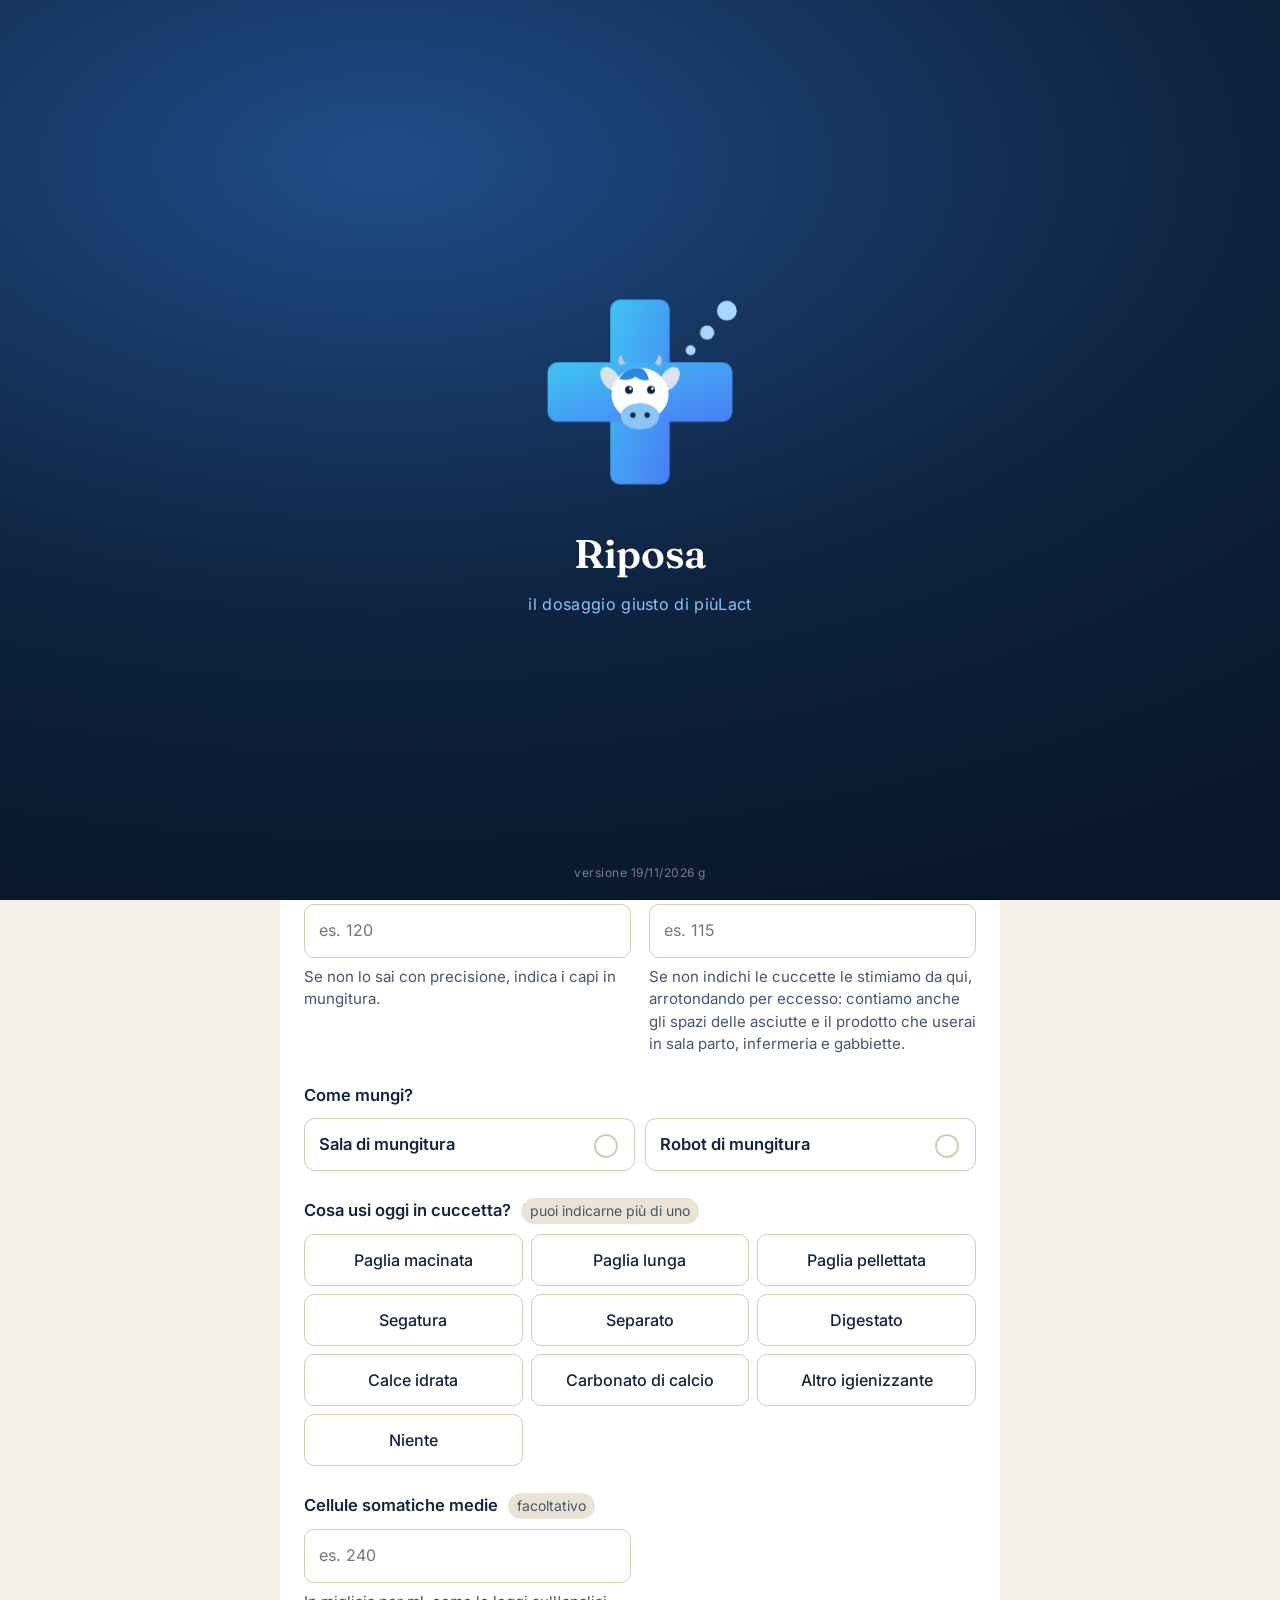
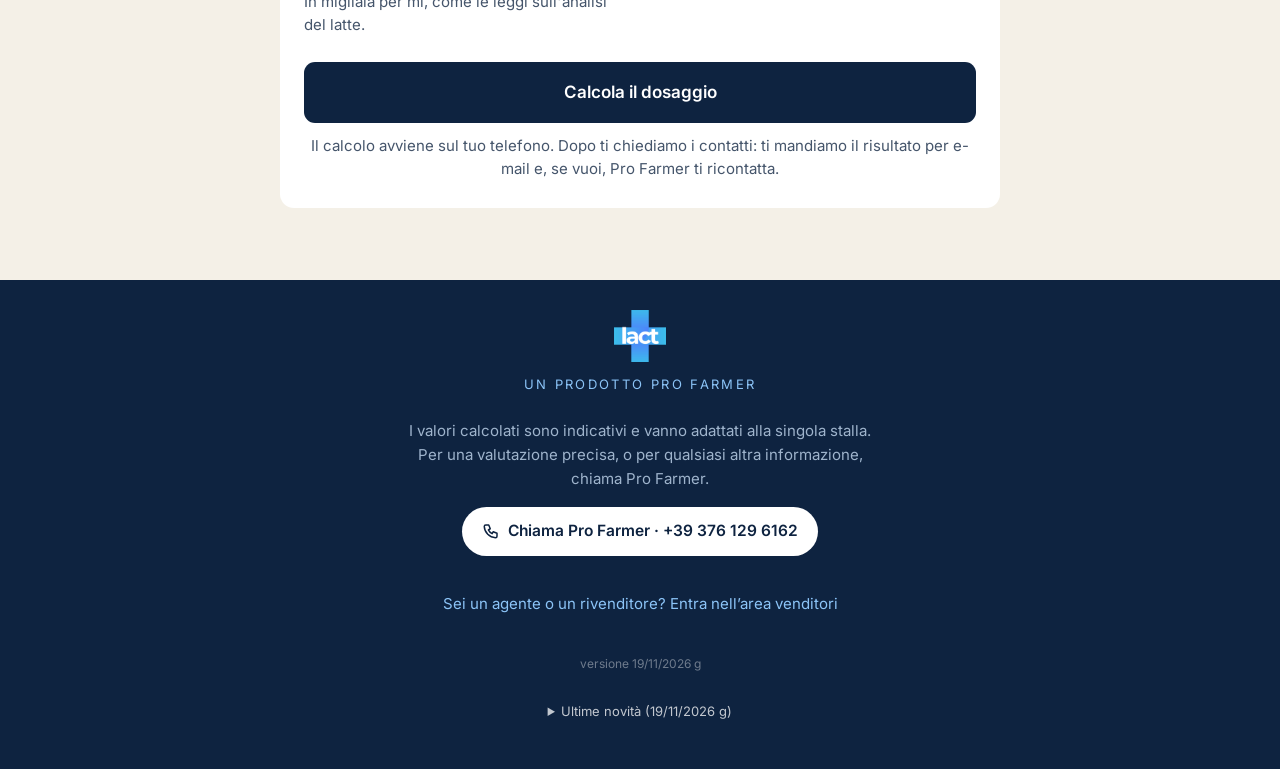
==== index.html @ 1a7a5b0b "Versione 19/11/2026 g: correzioni del controllo generale (risultato con la durata, testi, clienti se" ====
<!doctype html>
<html lang="it">
<head>
<meta charset="utf-8">
<!-- la pagina parla solo con Supabase e i servizi dichiarati (controllo di sicurezza della Classe, 10/11/2026, punto 4) -->
<meta http-equiv="Content-Security-Policy" content="connect-src 'self' https://gmhmxybqmkcmnbjdnslz.supabase.co wss://gmhmxybqmkcmnbjdnslz.supabase.co https://nominatim.openstreetmap.org https://challenges.cloudflare.com data: blob:; object-src 'none'; base-uri 'self'; form-action 'self'">
<meta name="viewport" content="width=device-width, initial-scale=1">
<title>Riposa — il dosaggio giusto di piùLact per la tua stalla</title>
<meta name="description" content="Calcola in due minuti quale prodotto della gamma piùLact serve alla tua stalla, quanto ne serve e come si usa. Uno strumento Pro Farmer.">
<link rel="stylesheet" href="assets/style.css?v=20261119g">
<!-- App installabile (anche su iPhone: Condividi → Aggiungi alla schermata Home) -->
<link rel="manifest" href="manifest.webmanifest">
<link rel="icon" type="image/png" sizes="32x32" href="assets/icone/favicon-32.png">
<link rel="apple-touch-icon" href="assets/icone/apple-touch-icon.png">
<meta name="theme-color" content="#0E2340">
<meta name="apple-mobile-web-app-capable" content="yes">
<meta name="mobile-web-app-capable" content="yes">
<meta name="apple-mobile-web-app-title" content="Riposa">
<meta name="apple-mobile-web-app-status-bar-style" content="default">
<script data-solo-allevatore>
  /* Dal 24/10/2026 i venditori hanno la loro app, Riposa Pro, su /pro/.
     Ci mandiamo i vecchi link (#venditori) e chi ha installato la Riposa di
     prima ed era già entrato nella sua area. */
  (function () {
    var venditore = false;
    try {
      venditore = !!localStorage.getItem('sb-gmhmxybqmkcmnbjdnslz-auth-token')
        && (matchMedia('(display-mode: standalone)').matches || navigator.standalone === true);
    } catch (e) {}
    if (location.hash === '#venditori' || venditore) { location.replace('pro/'); return; }
    /* L'apertura animata (24/10/2026): nell'app installata a ogni apertura,
       nel browser una volta per visita. Mai a chi ha chiesto meno movimento. */
    try {
      if (/[?&]apertura=(prova|ferma)/.test(location.search)) sessionStorage.removeItem('riposa-apertura');
      var app = matchMedia('(display-mode: standalone)').matches || navigator.standalone === true;
      var vista = sessionStorage.getItem('riposa-apertura') === '1';
      if (!matchMedia('(prefers-reduced-motion: reduce)').matches && (app || !vista)) {
        document.documentElement.classList.add('con-apertura');
        sessionStorage.setItem('riposa-apertura', '1');
      }
    } catch (e) {}
  })();
</script>
</head>
<body>

<!-- APERTURA: l'animazione d'ingresso, solo per l'allevatore (genera-pro.mjs la toglie).
     Si vede solo con la classe con-apertura su <html>, decisa dallo script in testa. -->
<div class="apertura" id="apertura" aria-hidden="true">
  <svg class="apertura-segno" viewBox="0 0 200 200" aria-hidden="true">
    <defs><linearGradient id="ap-croce" x1="0" y1="0" x2="1" y2="1"><stop offset="0" stop-color="#3FC4F2"/><stop offset="1" stop-color="#4A7DF7"/></linearGradient>
      <linearGradient id="ap-riflesso" x1="0" y1="0" x2="1" y2="0"><stop offset="0" stop-color="#fff" stop-opacity="0"/><stop offset=".5" stop-color="#fff" stop-opacity=".55"/><stop offset="1" stop-color="#fff" stop-opacity="0"/></linearGradient>
      <clipPath id="ap-sagoma"><rect x="73" y="16" width="54" height="168" rx="9"/><rect x="16" y="73" width="168" height="54" rx="9"/></clipPath></defs>
    <circle class="ap-alone" cx="100" cy="100" r="70"/>
    <rect class="ap-v" x="73" y="16" width="54" height="168" rx="9" fill="url(#ap-croce)"/>
    <rect class="ap-h" x="16" y="73" width="168" height="54" rx="9" fill="url(#ap-croce)"/>
    <!-- un riflesso di luce che attraversa la croce appena formata -->
    <g clip-path="url(#ap-sagoma)"><rect class="ap-riflesso" x="-60" y="0" width="60" height="200" fill="url(#ap-riflesso)" transform="skewX(-18)"/></g>
    <g transform="translate(54 54)"><g class="ap-bovina">
      <ellipse cx="19" cy="34" rx="7.5" ry="12" transform="rotate(-34 19 34)" fill="#D7E3F0"/>
      <ellipse cx="73" cy="34" rx="7.5" ry="12" transform="rotate(34 73 34)" fill="#D7E3F0"/>
      <path d="M28 22c-3-4-2-8 1-10 1 3 2 6 4 8z" fill="#B9C9DA"/>
      <path d="M64 22c3-4 2-8-1-10-1 3-2 6-4 8z" fill="#B9C9DA"/>
      <ellipse cx="46" cy="48" rx="26" ry="24" fill="#fff"/>
      <path d="M46 24c-9 0-16 4-19 10 5 2 11 1 15-2 3 3 8 4 12 3-1-6-4-10-8-11z" fill="#2F86E0"/>
      <ellipse cx="46" cy="68" rx="17.5" ry="12" fill="#8CC4F5"/>
      <circle cx="39.5" cy="67" r="2.4" fill="#0E2340"/><circle cx="52.5" cy="67" r="2.4" fill="#0E2340"/>
      <circle class="ap-occhio" cx="36" cy="44" r="3.6" fill="#0E2340"/><circle class="ap-occhio" cx="56" cy="44" r="3.6" fill="#0E2340"/>
      <circle cx="37.2" cy="42.8" r="1.2" fill="#fff"/><circle cx="57.2" cy="42.8" r="1.2" fill="#fff"/>
    </g></g>
    <circle class="ap-bolla ap-b1" cx="146" cy="62" r="4.5"/>
    <circle class="ap-bolla ap-b2" cx="161" cy="46" r="6.5"/>
    <circle class="ap-bolla ap-b3" cx="179" cy="26" r="9"/>
  </svg>
  <p class="apertura-nome">Riposa</p>
  <p class="apertura-sotto">il dosaggio giusto di piùLact</p>
  <p class="apertura-versione" id="apertura-versione"></p>
</div>
<script>
  /* Dopo 3,9 secondi (o al primo tocco) l'apertura si dissolve e la pagina entra.
     Riposa Pro (stesso script, copiato da genera-pro.mjs) resta a 1,9 secondi. */
  (function () {
    var el = document.getElementById('apertura'), via = false;
    if (!document.documentElement.classList.contains('con-apertura')) { el.remove(); return; }
    function chiudi() {
      if (via) return; via = true;
      el.classList.add('apertura-via');
      document.documentElement.classList.add('apertura-finita');
      setTimeout(function () { el.remove(); document.documentElement.classList.remove('con-apertura'); }, 450);
    }
    el.addEventListener('pointerdown', chiudi);
    if (/[?&]apertura=ferma/.test(location.search)) return;   // solo per i fotogrammi di collaudo: resta finché non si tocca
    setTimeout(chiudi, el.classList.contains('apertura-pro') ? 1900 : 3900);
  })();
</script>
<!-- /APERTURA -->

<header class="testata">
  <div class="contenitore testata-in">
    <img class="logo-profarmer" src="assets/logo-profarmer.png" alt="Pro Farmer" width="532" height="200">
  </div>
</header>

<section class="eroe">
  <div class="contenitore eroe-in">
    <div class="eroe-parole">
      <h1>Quanto piùLact serve alla tua stalla?</h1>
      <p class="eroe-testo">Rispondi a poche domande. Ti diciamo quale prodotto usare, come e in che dose, e quanto ordinarne per spendere meno di trasporto.</p>
    </div>
    <!-- la stessa bovina che poi "ragiona" sul calcolo (app.js), qui ferma -->
    <svg class="bovina bovina-eroe" viewBox="0 0 124 104" aria-hidden="true">
      <circle class="pensiero p1" cx="88" cy="36" r="4"/>
      <circle class="pensiero p2" cx="100" cy="25" r="5.5"/>
      <circle class="pensiero p3" cx="114" cy="12" r="7.5"/>
      <ellipse class="orecchio" cx="19" cy="34" rx="7.5" ry="12" transform="rotate(-34 19 34)"/>
      <ellipse class="orecchio" cx="73" cy="34" rx="7.5" ry="12" transform="rotate(34 73 34)"/>
      <path class="corno" d="M28 22c-3-4-2-8 1-10 1 3 2 6 4 8z"/>
      <path class="corno" d="M64 22c3-4 2-8-1-10-1 3-2 6-4 8z"/>
      <ellipse class="cranio" cx="46" cy="48" rx="26" ry="24"/>
      <path class="macchia" d="M46 24c-9 0-16 4-19 10 5 2 11 1 15-2 3 3 8 4 12 3-1-6-4-10-8-11z"/>
      <ellipse class="muso" cx="46" cy="68" rx="17.5" ry="12"/>
      <circle class="narice" cx="39.5" cy="67" r="2.4"/>
      <circle class="narice" cx="52.5" cy="67" r="2.4"/>
      <circle class="occhio" cx="36" cy="44" r="3.6"/>
      <circle class="occhio" cx="56" cy="44" r="3.6"/>
      <circle class="luce" cx="37.2" cy="42.8" r="1.2"/>
      <circle class="luce" cx="57.2" cy="42.8" r="1.2"/>
    </svg>
  </div>
</section>

<main class="contenitore">

  <form id="modulo" class="scheda" novalidate>

    <h2 class="titolo-sezione"><span class="numero">1</span> La tua zona di riposo</h2>

    <fieldset class="campo">
      <legend>Dove riposano le tue vacche?</legend>
      <div class="scelte">
        <label class="scelta">
          <input type="radio" name="zona" value="materassino" required>
          <span class="scelta-corpo">
            <strong>Cuccette a materassino</strong>
            <small>materassino o tappetino</small>
          </span>
        </label>
        <label class="scelta">
          <input type="radio" name="zona" value="buca">
          <span class="scelta-corpo">
            <strong>Cuccette a buca / riempimento</strong>
            <small>che sia con blister (nido d’ape) o senza</small>
          </span>
        </label>
        <label class="scelta">
          <input type="radio" name="zona" value="lettiera">
          <span class="scelta-corpo">
            <strong>Lettiera</strong>
            <small>lettiera in paglia o simili a rinnovo frequente</small>
          </span>
        </label>
        <label class="scelta">
          <input type="radio" name="zona" value="compost">
          <span class="scelta-corpo">
            <strong>Compost barn</strong>
            <small>rinnovata di rado, si pulisce dopo diversi mesi; si aggiunge materiale e si lavora col coltivatore, di solito ogni giorno</small>
          </span>
        </label>
      </div>
    </fieldset>

    <div class="griglia-2" id="blocco-cuccette">
      <div class="campo">
        <label for="cuccette">Numero di cuccette</label>
        <input type="number" id="cuccette" name="cuccette" min="1" max="5000" step="1" placeholder="es. 120" inputmode="numeric">
        <p class="aiuto">Se non lo sai con precisione, indica i capi in mungitura.</p>
      </div>
      <div class="campo">
        <label for="capi">Capi in mungitura</label>
        <input type="number" id="capi" name="capi" min="1" max="5000" step="1" placeholder="es. 115" inputmode="numeric">
        <p class="aiuto">Se non indichi le cuccette le stimiamo da qui, arrotondando per eccesso: contiamo anche gli spazi delle asciutte e il prodotto che userai in sala parto, infermeria e gabbiette.</p>
      </div>
    </div>

    <fieldset class="campo">
      <legend>Come mungi?</legend>
      <div class="scelte scelte-fila">
        <label class="scelta scelta-piccola">
          <input type="radio" name="mungitura" value="sala" required>
          <span class="scelta-corpo"><strong>Sala di mungitura</strong></span>
        </label>
        <label class="scelta scelta-piccola">
          <input type="radio" name="mungitura" value="robot">
          <span class="scelta-corpo"><strong>Robot di mungitura</strong></span>
        </label>
      </div>
    </fieldset>

    <fieldset class="campo" id="blocco-riempimento" hidden>
      <legend>Come riempi la buca?</legend>
      <div class="scelte">
        <label class="scelta">
          <input type="radio" name="riempimento" value="miscelata">
          <span class="scelta-corpo">
            <strong>Con una miscelata</strong>
            <small>paglia macinata, acqua e igienizzante, distribuiti con il carro unifeed, il lanciapaglia o simili</small>
          </span>
        </label>
        <label class="scelta">
          <input type="radio" name="riempimento" value="spaglio">
          <span class="scelta-corpo">
            <strong>Con il materiale, e il prodotto a spaglio sopra</strong>
            <small>paglia lunga, separato o digestato, con piùLact distribuito a spaglio</small>
          </span>
        </label>
      </div>
    </fieldset>

    <div class="griglia-2" id="blocco-superficie" hidden>
      <div class="campo">
        <label for="mq">Metri quadri di lettiera</label>
        <input type="number" id="mq" name="mq" min="1" max="50000" step="1" placeholder="es. 900" inputmode="numeric">
        <p class="aiuto">La superficie totale della zona a lettiera.</p>
      </div>
      <div class="campo">
        <label for="capiZona">Capi presenti in quella zona</label>
        <input type="number" id="capiZona" name="capiZona" min="1" max="5000" step="1" placeholder="es. 80" inputmode="numeric">
        <p class="aiuto">Serve per i metri quadri a capo: sopra i 9 m² si interviene meno spesso.</p>
      </div>
    </div>

    <fieldset class="campo">
      <legend id="titolo-lettiera-attuale">Cosa usi oggi in cuccetta? <span class="opzionale">puoi indicarne più di uno</span></legend>
      <div class="spunte">
        <label class="spunta"><input type="checkbox" name="lettieraAttuale" value="Paglia macinata"><span>Paglia macinata</span></label>
        <label class="spunta"><input type="checkbox" name="lettieraAttuale" value="Paglia lunga"><span>Paglia lunga</span></label>
        <label class="spunta"><input type="checkbox" name="lettieraAttuale" value="Paglia pellettata"><span>Paglia pellettata</span></label>
        <label class="spunta"><input type="checkbox" name="lettieraAttuale" value="Segatura"><span>Segatura</span></label>
        <label class="spunta"><input type="checkbox" name="lettieraAttuale" value="Separato"><span>Separato</span></label>
        <label class="spunta"><input type="checkbox" name="lettieraAttuale" value="Digestato"><span>Digestato</span></label>
        <label class="spunta"><input type="checkbox" name="lettieraAttuale" value="Calce Idrata"><span>Calce idrata</span></label>
        <label class="spunta"><input type="checkbox" name="lettieraAttuale" value="Carbonato di Calcio"><span>Carbonato di calcio</span></label>
        <label class="spunta"><input type="checkbox" name="lettieraAttuale" value="Altro Igienizzante"><span>Altro igienizzante</span></label>
        <label class="spunta"><input type="checkbox" name="lettieraAttuale" value="Niente" data-esclusiva="si"><span>Niente</span></label>
      </div>
    </fieldset>

    <div class="griglia-2">
      <div class="campo">
        <label for="cellule">Cellule somatiche medie <span class="opzionale">facoltativo</span></label>
        <input type="number" id="cellule" name="cellule" min="0" max="3000" step="1" placeholder="es. 240" inputmode="numeric">
        <p class="aiuto">In migliaia per ml, come le leggi sull'analisi del latte.</p>
      </div>
    </div>

    <p id="errore" class="errore" role="alert" hidden></p>

    <button type="submit" class="bottone bottone-grande">Calcola il dosaggio</button>
    <p class="aiuto aiuto-centro solo-allevatore">Il calcolo avviene sul tuo telefono. Dopo ti chiediamo i contatti: ti mandiamo il risultato per e-mail e, se vuoi, Pro Farmer ti ricontatta.</p>
  </form>

  <section id="risultato" hidden></section>

</main>

<footer class="pedana">
  <div class="contenitore pedana-in">
    <img class="logo-piulact" src="assets/logo-piulact.png" alt="piùLact" width="300" height="300">
    <p class="pedana-firma">un prodotto Pro Farmer</p>
    <p class="pedana-nota">
      I valori calcolati sono indicativi e vanno adattati alla singola stalla.
      Per una valutazione precisa, o per qualsiasi altra informazione, chiama
      Pro Farmer.
    </p>
    <a class="chiama" href="tel:+393761296162"><svg viewBox="0 0 24 24" aria-hidden="true"><path d="M5 4h4l2 5-2.5 1.5a11 11 0 0 0 5 5L15 13l5 2v4a2 2 0 0 1-2 2A16 16 0 0 1 3 6a2 2 0 0 1 2-2"/></svg>Chiama Pro Farmer · +39 376 129 6162</a>
    <p class="pedana-nota pedana-altra-app"><a href="pro/">Sei un agente o un rivenditore? Entra nell’area venditori</a></p>
    <p class="pedana-versione" id="pedana-versione"></p>
  </div>
</footer>

<script src="assets/vendor/supabase-2.45.4.js"></script>
<script src="assets/novita.js?v=20261119g"></script>
<script src="assets/regole.js?v=20261119g"></script>
<script src="assets/app.js?v=20261119g"></script>
<script src="assets/allevatore.js?v=20261119g"></script>
<!-- RIPOSA PRO: qui strumenti/genera-pro.mjs aggiunge gli script dei venditori -->
<script>
  /* L'app installabile: il service worker tiene la pagina sul telefono, così
     si apre in fretta e il calcolo funziona anche senza rete. Vedi sw.js. */
  if ('serviceWorker' in navigator) {
    window.addEventListener('load', () => { navigator.serviceWorker.register('sw.js').catch(() => {}); });
  }
</script>
</body>
</html>
---- assets/style.css ----
/* I font stanno dentro il sito, non li chiediamo a Google.
   Perche': cosi' la pagina non contatta nessun terzo prima che l'allevatore
   abbia premuto il pulsante, e il suo indirizzo IP non finisce da Google.
   Fraunces e Inter, licenza SIL Open Font 1.1, sottoinsieme latino.
   L'italico del titolo lo sintetizza il browser, come faceva prima. */
@font-face{
  font-family:'Fraunces';font-style:normal;font-weight:400;font-display:swap;
  src:url('font/fraunces-400.woff2') format('woff2')
}
@font-face{
  font-family:'Fraunces';font-style:normal;font-weight:600;font-display:swap;
  src:url('font/fraunces-600.woff2') format('woff2')
}
@font-face{
  font-family:'Inter';font-style:normal;font-weight:400;font-display:swap;
  src:url('font/inter-400.woff2') format('woff2')
}
@font-face{
  font-family:'Inter';font-style:normal;font-weight:500;font-display:swap;
  src:url('font/inter-500.woff2') format('woff2')
}
@font-face{
  font-family:'Inter';font-style:normal;font-weight:600;font-display:swap;
  src:url('font/inter-600.woff2') format('woff2')
}

/* Riposa — grafica, ripresa dalla presentazione gamma piùLact 2026 */

:root{
  --navy:#0E2340;
  --navy-2:#16325A;
  --blu:#2F86E0;
  --blu-chiaro:#8CC4F7;
  --crema:#F4F0E7;
  --crema-2:#EAE4D6;
  --bianco:#FFFFFF;
  --testo:#14243C;
  --testo-2:#5A6A80;
  --ambra:#B4741A;
  --ambra-sfondo:#FBF2E2;
  --raggio:14px;
  --ombra:0 1px 2px rgba(14,35,64,.06), 0 8px 28px rgba(14,35,64,.07);
}

*{box-sizing:border-box}
html{-webkit-text-size-adjust:100%}
body{
  margin:0;
  font-family:Inter,-apple-system,BlinkMacSystemFont,"Segoe UI",sans-serif;
  font-size:16px;
  line-height:1.6;
  color:var(--testo);
  background:var(--crema);
}
h1,h2,h3,.serif{font-family:Fraunces,Georgia,"Times New Roman",serif;font-weight:600;letter-spacing:-.01em}
em{font-style:italic}

.contenitore{width:100%;max-width:760px;margin:0 auto;padding:0 20px}

/* --- testata --- */
/* In alto solo la firma di chi lo ha fatto: Pro Farmer, piccolo, nell'angolo
   a destra. Il logo piuLact sta nel piede, dove chiude la pagina insieme al
   numero di telefono. Altezza fissa e larghezza automatica: cambiare i file
   sorgente non sposta il layout, purche' restino ritagliati sul segno. */
.testata{background:var(--navy);padding:22px 0 2px}
.testata-in{display:flex;justify-content:flex-end}
.logo-profarmer{display:block;height:28px;width:auto}
.logo-piulact{display:block;height:46px;width:auto}

/* --- eroe --- */
.eroe{background:var(--navy);color:#fff;padding:40px 0 56px}
.soprattitolo{
  margin:0 0 14px;font-size:11px;letter-spacing:.18em;text-transform:uppercase;color:var(--blu-chiaro)
}
.eroe h1{margin:0 0 18px;font-size:clamp(34px,8vw,54px);line-height:1.05}
.eroe h1 em{color:var(--blu-chiaro)}
.eroe-testo{margin:0;max-width:52ch;color:#C9D6E6;font-size:17px}

/* l'elenco di cosa fa il calcolatore, in testata */
.eroe-elenco{
  margin:16px 0 0;padding:0;list-style:none;
  display:grid;gap:10px;max-width:56ch
}
.eroe-elenco li{
  position:relative;padding-left:26px;color:#fff;font-size:16.5px;line-height:1.5
}
.eroe-elenco li::before{
  content:"";position:absolute;left:0;top:.55em;
  width:9px;height:9px;border-radius:2px;background:var(--blu)
}

/* --- schede --- */
main{padding:0 0 64px}
.scheda{
  background:var(--bianco);border-radius:var(--raggio);box-shadow:var(--ombra);
  padding:28px 24px;margin-top:-28px;position:relative
}

.titolo-sezione{
  display:flex;align-items:center;gap:12px;
  margin:0 0 24px;font-size:22px
}
.numero{
  display:grid;place-items:center;flex:0 0 30px;width:30px;height:30px;border-radius:50%;
  background:var(--navy);color:#fff;font-family:Inter,sans-serif;font-size:14px;font-weight:600
}

/* --- campi --- */
.campo{margin:0 0 26px;padding:0;border:0}
.campo>label,legend{
  display:block;padding:0;margin:0 0 10px;
  font-weight:600;font-size:15px;color:var(--testo)
}
.opzionale{
  font-weight:400;font-size:12px;color:var(--testo-2);
  background:var(--crema-2);border-radius:20px;padding:2px 9px;margin-left:6px
}
input[type=number],select{
  width:100%;padding:13px 14px;font:inherit;color:var(--testo);
  background:var(--bianco);border:1.5px solid var(--crema-2);border-radius:10px;
  transition:border-color .15s
}
input[type=number]:focus,select:focus{outline:0;border-color:var(--blu);box-shadow:0 0 0 3px rgba(47,134,224,.14)}
select{appearance:none;background-image:linear-gradient(45deg,transparent 50%,var(--testo-2) 50%),linear-gradient(135deg,var(--testo-2) 50%,transparent 50%);background-position:calc(100% - 20px) 50%,calc(100% - 15px) 50%;background-size:5px 5px,5px 5px;background-repeat:no-repeat}
.aiuto{margin:8px 0 0;font-size:13px;color:var(--testo-2);line-height:1.45}
.aiuto-centro{text-align:center;margin-top:12px}

.griglia-2{display:grid;grid-template-columns:1fr 1fr;gap:0 18px}
@media(max-width:560px){.griglia-2{grid-template-columns:1fr}}

/* --- scelte a bottoni --- */
.scelte{display:grid;gap:10px}
.scelte-fila{grid-template-columns:repeat(auto-fit,minmax(150px,1fr))}
.scelta{position:relative;display:block;cursor:pointer}
.scelta input{position:absolute;opacity:0;width:0;height:0}
.scelta-corpo{
  display:block;padding:14px 16px;
  border:1.5px solid var(--crema-2);border-radius:11px;background:var(--bianco);
  transition:border-color .15s, background .15s
}
.scelta-corpo strong{display:block;font-size:15px;font-weight:600}
.scelta-corpo small{display:block;margin-top:3px;font-size:13px;color:var(--testo-2);line-height:1.4}
.scelta:hover .scelta-corpo{border-color:var(--blu-chiaro)}
.scelta input:checked + .scelta-corpo{border-color:var(--blu);background:#F2F8FE;box-shadow:0 0 0 1px var(--blu) inset}
.scelta input:focus-visible + .scelta-corpo{box-shadow:0 0 0 3px rgba(47,134,224,.2)}
.scelta-piccola .scelta-corpo{padding:12px 14px}

/* --- bottoni --- */
.bottone{
  display:inline-block;width:100%;padding:15px 22px;
  font:inherit;font-weight:600;font-size:16px;text-align:center;text-decoration:none;
  color:#fff;background:var(--navy);border:0;border-radius:11px;cursor:pointer;
  transition:background .15s,transform .05s
}
.bottone:hover{background:var(--navy-2)}
.bottone:active{transform:translateY(1px)}
.bottone-grande{padding:17px 22px;font-size:17px}
.bottone-whatsapp{background:#1EA855}
.bottone-whatsapp:hover{background:#17913F}
.bottone-fantasma{background:transparent;color:var(--navy);border:1.5px solid var(--crema-2)}
.bottone-fantasma:hover{background:var(--crema);border-color:var(--testo-2)}

.errore{
  margin:0 0 18px;padding:13px 15px;border-radius:10px;
  background:#FDECEC;color:#A32020;font-size:14px;font-weight:500
}

/* --- risultato --- */
#risultato{margin-top:26px;scroll-margin-top:20px}
.esito{
  background:var(--navy);color:#fff;border-radius:var(--raggio);
  padding:28px 24px;box-shadow:var(--ombra)
}
.esito-etichetta{margin:0 0 8px;font-size:11px;letter-spacing:.18em;text-transform:uppercase;color:var(--blu-chiaro)}
.esito-nome{margin:0;font-size:clamp(30px,7vw,42px);line-height:1.1}
.esito-tagline{margin:6px 0 0;font-size:14px;letter-spacing:.06em;text-transform:uppercase;color:var(--blu-chiaro)}
.esito-sintesi{margin:18px 0 0;color:#C9D6E6;max-width:56ch}

.numeri{
  display:grid;grid-template-columns:repeat(auto-fit,minmax(130px,1fr));gap:1px;
  margin:26px 0 0;background:rgba(255,255,255,.14);border-radius:11px;overflow:hidden
}
.numero-cella{background:var(--navy);padding:16px 15px}
.numero-cella dt{margin:0 0 6px;font-size:10.5px;letter-spacing:.14em;text-transform:uppercase;color:var(--blu-chiaro)}
.numero-cella dd{margin:0;font-family:Fraunces,Georgia,serif;font-size:23px;line-height:1.15}
.numero-cella dd small{display:block;font-family:Inter,sans-serif;font-size:12px;font-weight:400;color:#9FB4CC;margin-top:3px}

.blocco{
  background:var(--bianco);border-radius:var(--raggio);box-shadow:var(--ombra);
  padding:24px;margin-top:16px
}
.blocco h3{margin:0 0 14px;font-size:19px}
.blocco p{margin:0 0 12px}
.blocco p:last-child{margin-bottom:0}
.passi{margin:0;padding:0;list-style:none;counter-reset:passo}
.passi li{
  counter-increment:passo;position:relative;padding:0 0 14px 38px;
}
.passi li:last-child{padding-bottom:0}
.passi li::before{
  content:counter(passo);position:absolute;left:0;top:1px;
  display:grid;place-items:center;width:25px;height:25px;border-radius:50%;
  background:var(--crema);color:var(--navy);font-size:13px;font-weight:600
}

.tabella{width:100%;border-collapse:collapse;font-size:15px}
.tabella th,.tabella td{padding:11px 0;text-align:left;border-bottom:1px solid var(--crema-2)}
.tabella th{font-weight:500;color:var(--testo-2)}
.tabella td{text-align:right;font-weight:600;font-variant-numeric:tabular-nums}
.tabella tr:last-child th,.tabella tr:last-child td{border-bottom:0}

.avviso{
  display:flex;gap:11px;align-items:flex-start;
  margin:16px 0 0;padding:14px 16px;border-radius:10px;
  background:var(--ambra-sfondo);color:#6E4710;font-size:14px;line-height:1.5
}
.avviso strong{color:var(--ambra)}
.avviso-icona{flex:0 0 auto;font-size:15px;line-height:1.4}

.nota-scenario{
  margin:16px 0 0;padding:14px 16px;border-left:3px solid var(--blu);
  background:#F2F8FE;border-radius:0 10px 10px 0;font-size:15px;color:var(--navy)
}

.potenziale-cifre{display:flex;align-items:baseline;gap:12px;flex-wrap:wrap;margin:0 0 14px}
.potenziale-cifre b{font-family:Fraunces,Georgia,serif;font-size:34px;font-weight:600;color:var(--blu)}
.potenziale-cifre span{font-size:26px;color:var(--testo-2)}
.casi{margin:14px 0 0;padding:0;list-style:none;font-size:14px;color:var(--testo-2)}
.casi li{padding:7px 0;border-top:1px solid var(--crema-2)}
.casi b{color:var(--navy);font-weight:600}

.azioni{display:grid;gap:10px;margin-top:16px}
.contatti{display:grid;gap:0 18px;grid-template-columns:1fr 1fr}
@media(max-width:560px){.contatti{grid-template-columns:1fr}}
.contatti .campo{margin-bottom:18px}
.contatti input[type=text],.contatti input[type=tel],.contatti input[type=email]{
  width:100%;padding:13px 14px;font:inherit;color:var(--testo);
  background:var(--bianco);border:1.5px solid var(--crema-2);border-radius:10px
}
.contatti input:focus{outline:0;border-color:var(--blu);box-shadow:0 0 0 3px rgba(47,134,224,.14)}
.pieno{grid-column:1/-1}
.esito-ok{
  margin:14px 0 0;padding:14px 16px;border-radius:10px;
  background:#EAF7EE;color:#14612F;font-size:14.5px;font-weight:500
}

/* --- pedana --- */
.pedana{background:var(--navy);color:#9FB4CC;padding:30px 0 34px;font-size:14px}
/* Il piede chiude la pagina come un colophon: il logo del prodotto, chi lo fa,
   poi la nota. Centrato, cosi' regge anche quando la nota cambia lunghezza. */
.pedana-in{display:flex;flex-direction:column;align-items:center;text-align:center;gap:12px}
.pedana-in .logo-piulact{height:52px}
.pedana-firma{margin:0;font-size:11px;letter-spacing:.18em;text-transform:uppercase;color:var(--blu-chiaro)}
.pedana a{color:var(--blu-chiaro);text-decoration:none;white-space:nowrap}
.pedana a:hover{text-decoration:underline}
.pedana-nota{margin:8px 0 0;padding-top:16px;border-top:1px solid rgba(255,255,255,.14);font-size:13px;max-width:52ch}

@media print{
  .testata,.eroe,#modulo,.azioni,.pedana-nota{display:none}
  body{background:#fff}
  .esito{background:#fff;color:#000;box-shadow:none;border:1px solid #ccc}
  .numero-cella{background:#fff}
  .esito-nome,.esito-etichetta,.esito-tagline,.esito-sintesi,.numero-cella dt,.numero-cella dd{color:#000}
}

/* --- scelte premium e proposte di prova --- */
.premium{
  margin-top:18px;padding-top:18px;border-top:1px solid var(--crema-2)
}
.premium:first-of-type{margin-top:16px}
.premium h4{
  margin:0 0 4px;font-family:Fraunces,Georgia,serif;font-size:19px;font-weight:600
}
.premium h4 span{
  display:block;font-family:Inter,sans-serif;font-size:11px;font-weight:500;
  letter-spacing:.13em;text-transform:uppercase;color:var(--blu);margin-top:3px
}
.premium p{margin:10px 0 14px;font-size:15px;color:var(--testo-2)}
.blocco-prova{
  background:#F2F8FE;border:1px solid #CFE3F8
}
.prova-cifra{
  margin:14px 0 0;padding:14px 16px;background:var(--bianco);
  border-radius:10px;font-size:16px
}
.prova-cifra strong{display:block;color:var(--navy)}
.prova-cifra span{display:block;margin-top:3px;font-size:13px;color:var(--testo-2)}

/* --- scelta premium --- */
.premium-scegli{
  margin-top:14px;background:var(--bianco);color:var(--navy);
  border:1.5px solid var(--crema-2);font-size:15px;padding:12px 18px
}
.premium-scegli:hover{background:var(--crema);border-color:var(--blu-chiaro)}
.premium.scelto{
  background:#F2F8FE;border-radius:10px;padding:16px;margin-left:-16px;margin-right:-16px;
  border-top:0
}
.premium-scegli.bottone-scelto{
  background:var(--blu);color:#fff;border-color:var(--blu)
}
.premium-scegli.bottone-scelto:hover{background:#2472C4}

/* --- spunta di consenso --- */
.consenso{
  display:flex;gap:11px;align-items:flex-start;cursor:pointer;
  margin:0 0 18px;padding:14px 16px;border-radius:10px;background:var(--crema);
  font-size:14px;line-height:1.5;color:var(--testo-2)
}
.consenso input{
  flex:0 0 auto;width:18px;height:18px;margin:1px 0 0;accent-color:var(--blu);cursor:pointer
}
.consenso a{color:var(--blu)}

/* [hidden] deve vincere sempre: senza questo un blocco con display:grid
   resta visibile anche quando lo nascondiamo da JavaScript */
[hidden]{display:none !important}

/* --- scelta multipla a spunte --- */
.spunte{
  display:grid;gap:8px;grid-template-columns:repeat(auto-fit,minmax(165px,1fr))
}
.spunta{
  display:flex;gap:10px;align-items:center;cursor:pointer;
  padding:11px 13px;border:1.5px solid var(--crema-2);border-radius:10px;
  background:var(--bianco);font-size:14.5px;transition:border-color .15s,background .15s
}
.spunta:hover{border-color:var(--blu-chiaro)}
.spunta input{
  flex:0 0 auto;width:17px;height:17px;margin:0;accent-color:var(--blu);cursor:pointer
}
.spunta:has(input:checked){border-color:var(--blu);background:#F2F8FE}
.spunta input:focus-visible{outline:2px solid var(--blu);outline-offset:2px}

/* ============================================================================
   Il percorso dopo il calcolo: ragionamento → canale → contatti
   ========================================================================== */

/* --- la bovina che ragiona --- */
.ragiona{
  background:var(--navy);color:#fff;border-radius:var(--raggio);box-shadow:var(--ombra);
  padding:40px 24px 34px;text-align:center
}
.bovina{width:140px;height:118px;display:block;margin:0 auto 18px}
.bovina .cranio{fill:#fff}
.bovina .orecchio{fill:#D7E3F0}
.bovina .corno{fill:#B9C9DA}
.bovina .macchia{fill:var(--blu)}
.bovina .muso{fill:#8CC4F5}
.bovina .occhio,.bovina .narice{fill:var(--navy)}
.bovina .luce{fill:#fff}
.bovina .pensiero{fill:var(--blu)}
.bovina .testa{
  transform-box:fill-box;transform-origin:center bottom;
  animation:bovina-annuisce 2.5s ease-in-out infinite
}
.bovina .pensiero{transform-box:fill-box;transform-origin:center}
.bovina .p1{animation:pensa 1.5s ease-in-out infinite}
.bovina .p2{animation:pensa 1.5s ease-in-out .25s infinite}
.bovina .p3{animation:pensa 1.5s ease-in-out .5s infinite}
@keyframes bovina-annuisce{
  0%,100%{transform:translateY(0) rotate(0)}
  50%{transform:translateY(-3px) rotate(-2deg)}
}
@keyframes pensa{
  0%,100%{opacity:.2;transform:translateY(3px) scale(.85)}
  50%{opacity:1;transform:translateY(0) scale(1)}
}
.ragiona-titolo{
  margin:0 0 6px;font-family:Fraunces,Georgia,serif;font-size:23px;font-weight:600
}
.ragiona-passo{
  margin:0 auto 22px;max-width:34ch;color:var(--blu-chiaro);font-size:15.5px;
  min-height:2.6em;transition:opacity .14s
}
.ragiona-barra{
  height:4px;max-width:300px;margin:0 auto;border-radius:4px;
  background:rgba(255,255,255,.18);overflow:hidden
}
.ragiona-barra span{
  display:block;height:100%;width:0;border-radius:4px;background:var(--blu);
  transition:width 2.5s linear
}

/* --- soluzione trovata, scelta del canale --- */
.trovato{
  background:var(--bianco);border-radius:var(--raggio);box-shadow:var(--ombra);
  padding:34px 24px 30px;text-align:center
}
.trovato-spunta{
  display:grid;place-items:center;width:46px;height:46px;margin:0 auto 16px;
  border-radius:50%;background:#EAF7EE;color:#14612F;font-size:24px;font-weight:700
}
.trovato h2{
  margin:0 auto 8px;max-width:26ch;font-family:Fraunces,Georgia,serif;
  font-size:clamp(22px,4.6vw,28px);font-weight:600;line-height:1.2
}
.trovato p{margin:0 0 22px;color:var(--testo-2);font-size:16px}

.canali{display:grid;gap:12px;grid-template-columns:repeat(auto-fit,minmax(190px,1fr))}
.canale{
  display:block;padding:18px 20px;text-align:left;cursor:pointer;
  font:inherit;color:var(--navy);background:var(--bianco);
  border:1.5px solid var(--crema-2);border-radius:12px;
  transition:border-color .15s,background .15s,transform .05s
}
.canale:hover{border-color:var(--blu);background:#F2F8FE}
.canale:active{transform:translateY(1px)}
.canale strong{display:block;font-size:17px;font-weight:600}
.canale small{display:block;margin-top:3px;font-size:13.5px;color:var(--testo-2)}
.canale-whatsapp:hover{border-color:#1EA855;background:#EDFAF1}
.canale:focus-visible{outline:2px solid var(--blu);outline-offset:2px}

@media (prefers-reduced-motion:reduce){
  .bovina .testa,.bovina .pensiero{animation:none}
  .ragiona-barra span{transition:none;width:100%}
  .ragiona-passo{transition:none}
}

/* nota d'effetto sotto ogni canale */
.canale-nota{margin-top:8px !important;font-weight:600;color:var(--navy) !important}
.canale-whatsapp .canale-nota{color:#12803D !important}
.canale-email .canale-nota{color:#9A3412 !important}
.trovato .azioni{max-width:340px;margin:0 auto}
.conferma-nota{
  margin:20px auto 0 !important;padding-top:16px;max-width:44ch;
  border-top:1px solid var(--crema-2);font-size:14px !important
}

/* ---------------------------------------------------------- area venditori */
.venditori{margin-bottom:24px}
.venditori-accesso{display:flex;gap:12px;align-items:flex-end;flex-wrap:wrap}
.venditori-accesso .campo{flex:1 1 200px;margin:0}
.venditori-accesso input{text-transform:uppercase;letter-spacing:.08em}
.venditori-testa{display:flex;justify-content:space-between;align-items:center;gap:12px;flex-wrap:wrap}
.venditori-testa p{margin:0;font-size:18px}
.venditori-ruolo{display:inline-block;margin-left:8px;padding:2px 10px;border-radius:99px;
  background:var(--crema-2);color:var(--testo-2);font-size:13px;text-transform:uppercase;letter-spacing:.06em}
.venditori-azioni{display:flex;gap:8px}
.venditori-azioni .bottone{padding:10px 16px;font-size:14px}
.ordine-righe input{width:90px;padding:8px 10px;font:inherit;border:1px solid var(--crema-2);border-radius:8px;text-align:right}
.ordine-conto{font-size:14px}
.ordine-scorri{overflow-x:auto;margin-top:16px}
.ordine-conto th,.ordine-conto td{vertical-align:top}
.ordine-conto td{white-space:nowrap;padding-left:10px}
.ordine-conto thead th{font-size:12px;text-transform:uppercase;letter-spacing:.05em;color:var(--testo-2)}
.ordine-conto td small{display:block;color:var(--testo-2);font-size:12px}
.ordine-conto .totale th,.ordine-conto .totale td{border-top:2px solid var(--testo);font-weight:600}
.sotto-minimo{display:block;color:var(--ambra);font-size:12px;font-weight:500}
.venditori-ordine textarea{width:100%;font:inherit;padding:10px;border:1px solid var(--crema-2);border-radius:8px}
@media (max-width:560px){
  .ordine-conto{font-size:12px}
  .ordine-conto th,.ordine-conto td{padding:8px 0 8px 6px}
  .ordine-conto th:first-child{padding-left:0}
  .ordine-conto td small{font-size:11px}
}

/* ------------------------------------------------------------ area agente */
body.in-area-venditori .eroe{display:none}
/* frase per l'allevatore sotto «Calcola»: nell'area venditori il risultato compare subito (controllo 19/11/2026) */
body.in-area-venditori .solo-allevatore,.app-pro .solo-allevatore{display:none}
.venditori-schede{display:flex;gap:6px;flex-wrap:wrap;margin-top:18px}
.venditori-schede button{font:inherit;font-size:14px;font-weight:500;padding:9px 14px;border-radius:99px;
  border:1px solid var(--crema-2);background:var(--bianco);color:var(--testo);cursor:pointer}
.venditori-schede button[aria-selected="true"]{background:var(--navy);border-color:var(--navy);color:var(--bianco)}
.venditori-pannello{margin-bottom:24px}
.venditori-diretto{display:flex;gap:12px;align-items:center;justify-content:space-between;flex-wrap:wrap;
  padding-bottom:18px;margin-bottom:18px;border-bottom:1px solid var(--crema-2)}
.venditori-diretto .aiuto{margin:0;flex:1 1 260px}
.pannello-testa{display:flex;justify-content:space-between;align-items:center;gap:12px;flex-wrap:wrap}
.pannello-testa h3{margin:0}
.lista-clienti,.lista-materiali{list-style:none;padding:0;margin:18px 0 0}
.lista-clienti li,.lista-materiali li{padding:16px 0;border-top:1px solid var(--crema-2)}
.cliente-testa{display:flex;justify-content:space-between;gap:10px;flex-wrap:wrap}
.cliente-testa span{color:var(--testo-2);font-size:14px}
.cliente-dati,.cliente-note,.lista-materiali p{margin:6px 0 0;color:var(--testo-2);font-size:14px}
.cliente-dati a{color:var(--blu)}
.lista-clienti .azioni,.lista-materiali .azioni{margin-top:10px}
.lista-clienti .bottone,.lista-materiali .bottone{padding:9px 14px;font-size:14px;text-decoration:none}
.cliente-modulo{margin:18px 0;padding:18px;border:1px solid var(--crema-2);border-radius:12px;background:var(--crema)}
.cliente-modulo h4{margin:0 0 12px}
.cliente-modulo select,.venditori-ordine select{width:100%;padding:12px;font:inherit;border:1px solid var(--crema-2);border-radius:10px;background:var(--bianco)}
.ordini-storico td small,.ordini-storico th small{display:block;color:var(--testo-2);font-size:12px;font-weight:400}
.ordini-storico td{white-space:normal}
.ordini-storico tr.annullato{opacity:.5}
.stato{display:inline-block;padding:2px 9px;border-radius:99px;font-size:12px;font-weight:600;background:var(--crema-2);color:var(--testo)}
.stato-confermato,.stato-consegnato{background:#E3EEFB;color:var(--navy)}
.stato-pagato{background:#E2F3E6;color:#1F6B35}
.stato-annullato{background:var(--crema-2);color:var(--testo-2)}
.numeri.soldi{margin:12px 0}
.numeri.soldi .numero-cella dd{color:var(--bianco)}
.tabella.profilo td{white-space:normal;text-align:right}
/* l'e-mail del profilo sotto la tabella, a tutta larghezza (7/11/2026) */
.tabella.profilo td{overflow-wrap:anywhere}
.tabella.profilo-dati tr:last-child th,.tabella.profilo-dati tr:last-child td{border-bottom:1px solid var(--crema-2)}
.profilo-email{margin:0;padding:11px 0;font-size:15px;color:var(--testo-2);overflow-wrap:anywhere}
.profilo-email span{display:block;font-weight:500;margin-bottom:2px}
.profilo-email strong{color:var(--testo);font-weight:600}

/* ------------------------------------------------------- app installabile */
.installa{margin-top:16px;padding:14px 16px;border-radius:12px;background:#EAF3FD;border:1px solid #CFE3F8;font-size:15px}
.installa p{margin:0}
.installa .azioni{margin-top:10px}
.installa .bottone{padding:9px 14px;font-size:14px}
.icona-condividi{display:inline-flex;align-items:center;gap:3px;font-weight:600;color:var(--blu)}
.icona-condividi svg{vertical-align:-2px}
/* app aperta dall'icona: niente margine sotto la barra di stato dell'iPhone */
@media (display-mode: standalone){ body{padding-top:env(safe-area-inset-top)} }

/* ----------------------------------------------- accesso e "La mia area" */
/* Accesso: una pagina a sé, senza il calcolatore sotto */
body.accesso-venditori .eroe,
body.accesso-venditori #modulo,
body.accesso-venditori #risultato{display:none}
body.accesso-venditori main,
body.in-area-venditori main{padding-top:24px}
.accesso{max-width:440px;margin:8px auto;text-align:center}
.accesso h2{font-family:Fraunces,Georgia,serif;font-size:30px;line-height:1.15;margin:6px 0 10px}
.accesso .soprattitolo{color:var(--blu)}
.accesso .aiuto{margin:0 auto 22px}
.venditori-accesso{display:flex;flex-direction:column;align-items:stretch;flex-wrap:nowrap;gap:12px;text-align:left}
.venditori-accesso label{font-weight:600;font-size:15px}
.venditori-accesso input{
  width:100%;box-sizing:border-box;height:64px;padding:0 16px;
  font:600 26px/1 Inter,sans-serif;letter-spacing:.16em;text-transform:uppercase;text-align:center;
  color:var(--testo);background:var(--bianco);border:2px solid var(--crema-2);border-radius:14px
}
.venditori-accesso input::placeholder{color:#B8C2CF;letter-spacing:.16em}
.venditori-accesso input:focus{outline:0;border-color:var(--blu);box-shadow:0 0 0 4px rgba(47,134,224,.15)}
.venditori-accesso .bottone{width:100%}
.accesso .errore{margin-top:14px;text-align:left}
.campo-pw{position:relative}
.venditori-accesso input[type=password],.campo-pw input[type=text]{text-transform:none;letter-spacing:normal;font-size:20px;font-weight:500;padding:0 96px}
.mostra-pw{position:absolute;right:8px;top:50%;transform:translateY(-50%);background:none;border:0;color:var(--blu);font:700 15px/1 Inter,sans-serif;padding:12px;cursor:pointer}
.accesso-piede{margin:18px 0 0;font-size:14px;color:var(--testo-2)}
.accesso-piede a{color:var(--blu);font-weight:500}

/* La testata dell'account */
.account{display:flex;align-items:center;gap:12px}
.account-iniziali{flex:0 0 46px;height:46px;border-radius:50%;display:grid;place-items:center;
  background:var(--navy);color:var(--bianco);font-weight:600;font-size:16px;letter-spacing:.04em}
.account-nome{flex:1;min-width:0;display:flex;flex-direction:column}
.account-nome strong{font-size:17px;white-space:nowrap;overflow:hidden;text-overflow:ellipsis}
.account-nome span{font-size:12px;letter-spacing:.08em;text-transform:uppercase;color:var(--testo-2)}
.account-esci{font:inherit;font-size:14px;font-weight:500;color:var(--testo-2);background:none;border:1px solid var(--crema-2);
  border-radius:99px;padding:8px 14px;cursor:pointer}
.area-indietro{display:inline-flex;align-items:center;gap:4px;margin-top:16px;padding:8px 14px 8px 8px;
  font:inherit;font-size:15px;font-weight:600;color:var(--blu);background:#EAF3FD;border:0;border-radius:99px;cursor:pointer}
.area-indietro svg{width:20px;height:20px;fill:none;stroke:currentColor;stroke-width:2.2;stroke-linecap:round;stroke-linejoin:round}

/* La home: le tessere delle sezioni */
.area-titolo{font-family:Fraunces,Georgia,serif;font-size:26px;margin:22px 4px 14px}
.tessere{display:grid;grid-template-columns:repeat(2,minmax(0,1fr));grid-auto-flow:dense;gap:12px;margin-top:14px}
@media (min-width:640px){ .tessere{grid-template-columns:repeat(3,minmax(0,1fr))} }
.tessera{display:flex;flex-direction:column;align-items:flex-start;gap:6px;text-align:left;
  min-height:132px;padding:16px;font:inherit;color:var(--testo);background:var(--bianco);
  border:1px solid var(--crema-2);border-radius:var(--raggio);box-shadow:var(--ombra);cursor:pointer}
.tessera strong{font-size:17px;margin-top:10px}
.tessera span{font-size:13px;line-height:1.35;color:var(--testo-2)}
.tessera-icona{width:30px;height:30px;fill:none;stroke:var(--blu);stroke-width:1.7;stroke-linecap:round;stroke-linejoin:round}
.tessera-primaria{grid-column:1 / -1;min-height:0;flex-direction:row;align-items:center;gap:14px;
  background:var(--navy);border-color:var(--navy);color:var(--bianco)}
.tessera-primaria strong{margin:0;font-size:19px}
.tessera-primaria span{color:#C9D6E6}
.tessera-primaria .tessera-icona{stroke:var(--blu-chiaro);flex:0 0 34px;width:34px;height:34px}
.tessera-primaria strong + span{display:block}
.tessera-primaria{display:grid;grid-template-columns:auto 1fr;grid-template-rows:auto auto;column-gap:14px;row-gap:2px}
.tessera-primaria .tessera-icona{grid-row:1 / 3}
.venditori-pannello > .installa{margin-top:0}

/* Gestione Pro Farmer (profarmer.js): le schede in alto e i moduli compatti */
.pf-schede{display:flex;gap:8px;overflow-x:auto;margin:0 0 14px;padding:2px 0 6px}
.pf-scheda{flex:0 0 auto;padding:9px 15px;font:inherit;font-size:15px;font-weight:600;color:var(--navy);
  background:var(--bianco);border:1.5px solid var(--crema-2);border-radius:99px;cursor:pointer}
.pf-scheda.attiva{background:var(--navy);border-color:var(--navy);color:var(--bianco)}
.pf-campi{display:grid;grid-template-columns:repeat(auto-fill,minmax(210px,1fr));gap:12px 16px;margin-top:12px}
.pf-campi label{display:flex;flex-direction:column;gap:5px;font-size:13px;font-weight:600;color:var(--testo-2)}
.pf-campi label small{font-weight:400}
.pf-campi input,.pf-campi textarea,.pf-select{width:100%;box-sizing:border-box;padding:10px 12px;font:inherit;font-size:16px;
  font-weight:400;color:var(--testo);border:1px solid var(--crema-2);border-radius:10px;background:var(--bianco)}
.pf-select{width:auto}
.pf-campi .pf-select{width:100%}
.pf-largo{grid-column:1 / -1}
.pf-spunta{flex-direction:row !important;align-items:center;gap:8px !important;font-size:15px !important;color:var(--testo) !important}
.pf-spunta input{width:auto}
.pf-azioni{grid-template-columns:repeat(auto-fit,minmax(150px,max-content))}
.pf-azioni .bottone{padding:10px 16px;font-size:15px}
.pf-piccolo{padding:7px 11px;font-size:13px;white-space:nowrap}
/* l'e-mail di accesso si scrive come viene; il codice di 6 cifre, largo */
.venditori-accesso input[type=email]{text-transform:none;letter-spacing:normal;font-size:20px;font-weight:500}
.venditori-accesso input[type=email]::placeholder{letter-spacing:normal}
#v-codice{letter-spacing:.3em;font-variant-numeric:tabular-nums}

/* ----------------------------------------- ritocchi area venditori, 22/10/2026 */
/* Nell'area e nell'accesso la scheda non sale sulla testata: il logo resta libero */
body.in-area-venditori #area-venditori,
body.accesso-venditori #area-venditori{margin-top:0}
/* Pro Farmer ha una tessera in più: la Gestione prende tutta la riga */
.tessera-larga{grid-column:1 / -1;min-height:0}
/* le schede della Gestione scorrono di lato senza barra */
.pf-schede{scrollbar-width:none;-webkit-overflow-scrolling:touch}
.pf-schede::-webkit-scrollbar{display:none}
.pf-scheda{transition:background-color .15s ease,color .15s ease,border-color .15s ease}

/* Venditori nella Gestione: chiusi, si apre quello da modificare */
.pf-dettagli > summary{display:flex;align-items:center;justify-content:space-between;gap:12px;
  list-style:none;cursor:pointer;padding:2px 0;-webkit-tap-highlight-color:transparent}
.pf-dettagli > summary::-webkit-details-marker{display:none}
.pf-sommario{display:flex;flex-direction:column;gap:2px;min-width:0}
.pf-sommario span{font-size:14px;color:var(--testo-2);overflow-wrap:anywhere}
.pf-freccia{flex:0 0 22px;width:22px;height:22px;fill:none;stroke:var(--testo-2);stroke-width:2;
  stroke-linecap:round;stroke-linejoin:round;transition:transform .2s var(--ease-out)}
.pf-dettagli[open] .pf-freccia{transform:rotate(180deg)}
.pf-dettagli[open] > .pf-venditore{animation:entra .22s var(--ease-out)}
/* i campi delle condizioni seguono il ruolo */
.pf-venditore:not([data-ruolo=rivenditore]) .solo-rivenditore,
.pf-venditore:not([data-ruolo=agente]) .solo-agente,
.pf-venditore[data-ruolo=interno] .non-interno{display:none}

/* ------------------------------------------------------------ movimento
   Poco e veloce: l'area si usa tutti i giorni, in stalla. Solo trasformazioni
   e opacità; con "riduci movimento" restano le dissolvenze, senza spostamenti. */
:root{--ease-out:cubic-bezier(0.23, 1, 0.32, 1)}
@keyframes entra{from{opacity:0;transform:translateY(8px)}to{opacity:1;transform:none}}
@keyframes entra-da-destra{from{opacity:0;transform:translateX(24px)}to{opacity:1;transform:none}}
@keyframes tessera-entra{from{opacity:0;transform:translateY(10px) scale(.97)}to{opacity:1;transform:none}}
@keyframes spunta-entra{from{opacity:0;transform:scale(.6)}to{opacity:1;transform:none}}
@keyframes spunta-traccia{to{stroke-dashoffset:0}}

/* una sezione nuova: dissolvenza breve dal basso */
.entra{animation:entra .24s var(--ease-out)}
/* il codice arriva "dopo" l'e-mail: il secondo passo entra da destra */
.accesso-codice{animation:entra-da-destra .26s var(--ease-out)}
/* all'accesso le tessere entrano una dopo l'altra (40 ms l'una) */
.tessere-entrano .tessera{animation:tessera-entra .32s var(--ease-out) backwards;animation-delay:calc(var(--i) * 40ms)}
/* tessere e bottoni rispondono al tocco */
.tessera{transition:transform .16s var(--ease-out),border-color .15s ease,box-shadow .15s ease}
.tessera:active{transform:scale(.97)}
@media (hover:hover) and (pointer:fine){
  .tessera:hover{border-color:var(--blu-chiaro);box-shadow:0 6px 18px rgba(14,35,64,.08)}
}
/* ordine partito: il cerchio compare e la spunta si disegna */
.ordine-partito .trovato-spunta{animation:spunta-entra .3s var(--ease-out) both}
.trovato-spunta svg{fill:none;stroke:currentColor;stroke-width:2.6;stroke-linecap:round;stroke-linejoin:round}
.ordine-partito .trovato-spunta path{stroke-dasharray:24;stroke-dashoffset:24;animation:spunta-traccia .32s var(--ease-out) .18s forwards}
.ordine-partito h2,.ordine-partito p,.ordine-partito .azioni{animation:entra .3s var(--ease-out) both}
.ordine-partito p{animation-delay:.06s}
.ordine-partito .azioni{animation-delay:.12s}
/* un errore compare, non salta fuori */
.venditori-pannello .errore,.accesso .errore,#ordine-errore{animation:entra .2s var(--ease-out)}

@media (prefers-reduced-motion:reduce){
  .entra,.accesso-codice,.tessere-entrano .tessera,.ordine-partito h2,.ordine-partito p,.ordine-partito .azioni,
  .ordine-partito .trovato-spunta,.pf-dettagli[open] > .pf-venditore,
  .venditori-pannello .errore,.accesso .errore,#ordine-errore{animation:dissolvi .2s ease both}
  .ordine-partito .trovato-spunta path{animation:none;stroke-dashoffset:0}
  .tessera:active{transform:none}
  .pf-freccia{transition:none}
}
@keyframes dissolvi{from{opacity:0}to{opacity:1}}
.pannello-testa + .aiuto{margin-top:14px}
/* la conferma dell'ordine sta già dentro la scheda dell'ordine: niente scheda doppia */
.blocco .trovato{background:none;box-shadow:none;padding:14px 0 6px}
/* l'invito alle notifiche si deve notare: rosso lieve, sfumato (Giulio, 22/10/2026) */
.avviso-notifiche{background:linear-gradient(135deg,#FDECEA 0%,#FBDCD8 100%);border-color:#F2B8B1;color:#5C1A14}
.avviso-notifiche strong{color:#A3261B}
.avviso-notifiche .bottone:not(.bottone-fantasma){background:#C0392B}
.avviso-notifiche .bottone:not(.bottone-fantasma):active{background:#A3261B}
@media (hover:hover) and (pointer:fine){ .avviso-notifiche .bottone:not(.bottone-fantasma):hover{background:#A3261B} }
.avviso-notifiche .bottone-fantasma{color:#7A2A22;border-color:#F2B8B1;background:rgba(255,255,255,.55)}
/* Dal 23/10/2026 i contatti stanno sotto "soluzione trovata", nello stesso riquadro */
.trovato-contatti .contatti{text-align:left;margin-top:20px}
.trovato-contatti .azioni{max-width:none}
.pf-dettagli[open] > .pf-lead{animation:entra .22s var(--ease-out)}

/* ------------------------------------------- ritocchi grafici, 24/10/2026
   Dal controllo grafico: testo più grande e più scuro (in stalla si legge
   dal telefono, spesso con la luce contro), prima schermata più asciutta con
   la bovina, scelte a pulsanti. Niente ombre né righe sottili decorative. */
:root{
  --testo-2:#45556B;        /* le note grigie: più scure, si leggono anche al sole */
  --bordo:#D6CDB9;          /* i bordi di campi e scelte: prima si vedevano appena */
}

/* 1. testo leggibile */
.campo>label,legend{font-size:16.5px}
.opzionale{display:inline-block;white-space:nowrap;font-size:13px;color:var(--testo-2)}
.aiuto{font-size:15px;line-height:1.5}
.scelta-corpo strong{font-size:16.5px}
.scelta-corpo small{font-size:15px;line-height:1.45}
.pedana{font-size:15px}
.pedana-nota{font-size:15px;border-top:0;padding-top:4px}
input[type=number],select,
.contatti input[type=text],.contatti input[type=tel],.contatti input[type=email],
.scelta-corpo,.spunta{border-color:var(--bordo)}

/* 2. prima schermata: titolo, una frase, la bovina */
.eroe{padding:28px 0 60px}
.eroe-in{display:grid;grid-template-columns:1fr;gap:4px}
.bovina-eroe{grid-row:1;width:84px;height:auto;margin:0 0 6px}
.eroe h1{margin:0 0 14px;font-size:clamp(34px,7vw,52px);line-height:1.08}
.eroe-testo{font-size:18px;line-height:1.55;color:#DCE6F2;max-width:44ch}
@media (min-width:640px){
  .eroe{padding:36px 0 72px}
  .eroe-in{grid-template-columns:1fr auto;align-items:center;gap:32px}
  .bovina-eroe{grid-row:auto;grid-column:2;width:clamp(150px,22vw,190px);margin:0}
  .eroe h1{max-width:15ch}
}

/* 3. il modulo: niente ombra, scelte che si vedono scelte */
.scheda{box-shadow:none}
/* le scelte grandi hanno un pallino a destra che si riempie */
.scelta-corpo{position:relative;padding-right:48px}
.scelta-corpo::after{
  content:"";position:absolute;right:16px;top:50%;width:20px;height:20px;margin-top:-10px;
  border-radius:50%;border:2px solid var(--bordo);background:var(--bianco);
  transition:border-color .15s,box-shadow .15s
}
.scelta input:checked + .scelta-corpo::after{border-color:var(--blu);box-shadow:inset 0 0 0 4px var(--bianco);background:var(--blu)}
/* cosa usi oggi: pulsanti su due colonne, il quadratino sparisce */
.spunte{grid-template-columns:repeat(2,minmax(0,1fr))}
@media (min-width:640px){ .spunte{grid-template-columns:repeat(3,minmax(0,1fr))} }
.spunte .spunta{position:relative;justify-content:center;min-height:52px;padding:10px 12px;text-align:center;
  font-size:16px;font-weight:500;line-height:1.25}
.spunte .spunta input{position:absolute;opacity:0;width:1px;height:1px}
.spunte .spunta:has(input:checked){border-color:var(--navy);background:var(--navy);color:var(--bianco)}
.spunte .spunta:has(input:checked) span::before{content:"✓ ";font-weight:600;color:var(--blu-chiaro)}
.spunte .spunta:has(input:focus-visible){outline:2px solid var(--blu);outline-offset:2px}

/* ------------------------------------------------ Riposa Pro, 24/10/2026
   L'app dei venditori (pro/index.html): niente eroe, il nome dell'app nella
   testata, e il calcolatore compare solo quando il venditore lo apre. */
.app-pro .testata{padding:18px 0 16px}
.app-pro .testata-in{justify-content:space-between;align-items:center}
.testata-nome{font-family:Fraunces,Georgia,serif;font-size:22px;font-weight:600;color:#fff;letter-spacing:-.01em}
.testata-nome b{font-weight:600;color:var(--blu-chiaro)}
body.app-pro:not(.in-area-venditori) #modulo,
body.app-pro:not(.in-area-venditori) #risultato{display:none}
body.app-pro main{padding-top:24px}
.pedana-altra-app a{white-space:normal}
/* i riordini veloci in home, sotto "Nuovo ordine": un tocco, stesse quantità */
.riordini{grid-column:1 / -1;display:grid;gap:8px;margin:2px 0 6px}
.riordini-titolo{margin:4px 2px 0;font-weight:600;font-size:15px;color:var(--testo-2)}
.riordino{display:flex;flex-direction:column;gap:2px;width:100%;padding:13px 16px;text-align:left;cursor:pointer;
  font:inherit;color:var(--testo);background:var(--bianco);border:1.5px solid var(--bordo);border-radius:12px;
  transition:border-color .15s ease,transform .16s var(--ease-out)}
.riordino strong{font-size:16px}
.riordino span{font-size:14px;color:var(--testo-2)}
.riordino:active{transform:scale(.98)}
@media (hover:hover) and (pointer:fine){ .riordino:hover{border-color:var(--blu)} }
.riordina-qui{display:block;margin-top:6px;padding:5px 11px;font:inherit;font-size:13px;font-weight:600;color:var(--blu);
  background:#EAF3FD;border:0;border-radius:99px;cursor:pointer}
/* nella lista clienti: "Riordina" a tutta riga, sotto "Nuovo ordine" e "Modifica" affiancati */
.lista-clienti .azioni{grid-template-columns:1fr 1fr}
.lista-clienti .azioni [data-riordina]{grid-column:1 / -1}
/* gli ordini come schede (24/10/2026) */
.lista-ordini{list-style:none;padding:0;margin:14px 0 0}
.lista-ordini li{padding:16px 0;border-top:1px solid var(--crema-2)}
.lista-ordini li.annullato{opacity:.5}
.ordine-testa{display:flex;justify-content:space-between;align-items:flex-start;gap:10px}
.ordine-testa strong{font-size:16.5px;line-height:1.3}
/* nomi lunghissimi senza spazi (audit 18/11/2026): vanno a capo, la pagina non si allarga */
.ordine-testa strong,.cliente-testa strong{min-width:0;overflow-wrap:anywhere}
.trovato p{overflow-wrap:anywhere}
.ordine-testa .stato{flex:0 0 auto;margin-top:2px}
.ordine-pezzi{margin:4px 0 0;font-size:15.5px}
.ordine-dati{margin:2px 0 0;font-size:14px;color:var(--testo-2)}
.ordine-dati b{color:var(--testo);font-weight:600}
.lista-ordini .riordina-qui{margin-top:10px}

/* ------------------------------------- Riposa Pro: i suoi colori, 24/10/2026
   Simile a Riposa, non identica (Giulio): stessi caratteri e stessa struttura,
   ma fondo blu-grigio freddo invece del crema, blu più scuri e il richiamo
   oro dell'icona. Cambiano solo i colori: le regole sopra restano quelle. */
body.app-pro{
  --notte:#071426;
  --navy:#0B1D38;
  --navy-2:#15305A;
  --crema:#E4EAF2;          /* il fondo della pagina */
  --crema-2:#D2DBE7;
  --bordo:#BFCBDB;
  --testo:#0D1B30;
  --testo-2:#3E4F66;
  --oro:#E3B354;
  --oro-chiaro:#F4CF7A;
}
.app-pro .testata,.app-pro .pedana{background:var(--notte)}
.app-pro .testata-nome b{color:var(--oro-chiaro)}
.app-pro .pedana-firma{color:var(--oro-chiaro)}
.app-pro .tessera-primaria{background:linear-gradient(135deg,#15305A 0%,var(--notte) 100%);border-color:var(--notte)}
.app-pro .tessera-primaria .tessera-icona{stroke:var(--oro-chiaro)}
.app-pro .account-iniziali{background:linear-gradient(135deg,#15305A,var(--notte));color:var(--oro-chiaro)}
.app-pro .bottone:not(.bottone-fantasma){background:var(--navy)}
@media (hover:hover) and (pointer:fine){ .app-pro .bottone:not(.bottone-fantasma):hover{background:var(--navy-2)} }
.app-pro .esito,.app-pro .ragiona{background:var(--notte)}
.app-pro .numero-cella{background:var(--notte)}
.app-pro .venditori-schede button[aria-selected="true"],.app-pro .pf-scheda.attiva{background:var(--notte);border-color:var(--notte)}
/* la fascia blu notte della testata scende dietro la scheda dell'account */
body.app-pro{--crema:#D9E2ED;background:linear-gradient(var(--notte) 0, var(--notte) 132px, var(--crema) 132px) no-repeat, var(--crema)}
.app-pro .scheda,.app-pro .blocco,.app-pro .tessera{border-color:#C9D4E2}

/* ---------------------------- accessibilità sul telefono, 24/10/2026
   Dal controllo su Riposa e Riposa Pro: in stalla si usa il telefono con il
   sole sullo schermo, i guanti, poco tempo. */

/* 1. ogni campo a 16 px o più: sotto, iPhone ingrandisce la pagina al tocco */
.ordine-righe input{width:104px;min-height:48px;padding:10px 12px;font-size:17px}
textarea,.venditori-ordine textarea,.contatti textarea,.cliente-modulo textarea{font:inherit;font-size:16px}

/* 2. la domanda che manca: bordo rosso e l'avviso lì sotto */
.campo-mancante{border-radius:12px;box-shadow:0 0 0 2px #E2A3A3;padding:10px;margin-left:-10px;margin-right:-10px}
.errore-campo{margin:12px 0 0}

/* 3. tutto ciò che si tocca è alto almeno 44 px */
.account-esci,.area-indietro{min-height:44px}
.riordina-qui{min-height:40px;padding:9px 16px;font-size:15px}
.lista-ordini .riordina-qui{margin-top:12px}
.lista-materiali .bottone,.lista-clienti .bottone{min-height:46px}

/* 5. provvigioni e margini: i numeri che un agente guarda di più */
.numero-cella dt{font-size:13px;letter-spacing:.08em}
.numero-cella dd{font-size:26px}
.numero-cella dd small{font-size:14px}
@media (max-width:560px){
  .ordine-conto{font-size:14px}
  .ordine-conto thead th{font-size:13px}
  .ordine-conto td small{font-size:13px}
}

/* 6. sotto i titoli delle tessere */
.tessera span{font-size:14.5px;line-height:1.4}
.stato{font-size:13px;padding:3px 10px}

/* 7. i link nel testo: un blu più scuro, si leggono anche sul bianco */
:root{--link:#1A5FB4}
.accesso-piede a,.cliente-dati a,.consenso a,.lista-materiali a:not(.bottone),.aiuto a{color:var(--link)}
.area-indietro{color:var(--link)}

/* 8. le etichette piccole */
.opzionale{font-size:14px}
.account-nome span{font-size:13px}
.pedana-firma{font-size:13px}

/* 9. il numero di Pro Farmer: un pulsante vero, comodo da toccare */
.chiama{display:inline-flex;align-items:center;justify-content:center;gap:8px;min-height:48px;margin-top:4px;
  padding:12px 22px;border-radius:99px;font-weight:600;font-size:16px;color:var(--navy) !important;background:#fff;
  text-decoration:none !important}
.chiama svg{width:18px;height:18px;fill:none;stroke:currentColor;stroke-width:2;stroke-linecap:round;stroke-linejoin:round}
.app-pro .chiama{color:var(--notte) !important}
.chiama{white-space:normal;text-align:center}
.pedana-altra-app a{display:inline-block;padding:12px 4px}
.accesso-piede a{display:inline-block;padding:10px 2px}
/* il titolo di un gruppo di domande starebbe sul bordo: lo riportiamo dentro */
.campo-mancante > legend{float:left;width:100%}
.campo-mancante > legend + *{clear:both}
@media (max-width:560px){ .ordine-conto thead th{white-space:normal;letter-spacing:.02em;vertical-align:bottom} }
.chiama{max-width:100%;box-sizing:border-box;font-size:15.5px;padding:12px 20px}
.chiama svg{flex:0 0 18px}

/* ------------------------------------------ il modulo d'ordine, 24/10/2026
   Una riga per prodotto: cosa, formato e minimo a sinistra; a destra il
   contatore − numero unità +, grande per il pollice. */
.righe-ordine{display:grid;gap:0;margin:0 0 6px}
/* rivenditore con magazzino: il bilico con un tocco (19/11/2026) */
.bilici{display:grid;grid-template-columns:repeat(auto-fit,minmax(200px,1fr));gap:10px;margin:4px 0 6px}
.bilico{display:flex;flex-direction:column;gap:4px;align-items:flex-start;text-align:left;padding:16px 18px;min-height:76px;
  border:2px solid var(--bordo,#D6CDB9);border-radius:var(--raggio);background:var(--bianco);color:var(--testo);font:inherit;cursor:pointer;
  -webkit-tap-highlight-color:transparent;transition:border-color .15s ease,background-color .15s ease,transform .1s ease}
.bilico strong{font-size:1.05rem}
.bilico span{color:var(--testo-2);font-size:.92rem}
.bilico:active{transform:scale(.98)}
.bilico[aria-pressed="true"]{border-color:var(--navy);background:var(--navy);color:#fff}
.bilico[aria-pressed="true"] span{color:var(--oro-chiaro,#F4CF7A)}
.bilico[aria-pressed="true"] strong::before{content:"✓ "}
.altre-quantita{margin:8px 0 10px}
.altre-quantita summary{cursor:pointer;color:var(--testo-2);font-size:.95rem;padding:8px 0}
.altre-quantita[open] summary{margin-bottom:6px}
.riga-ordine{display:flex;align-items:center;justify-content:space-between;gap:12px;padding:14px 0;border-bottom:1px solid var(--crema-2)}
.riga-ordine:first-child{padding-top:4px}
.riga-cosa{display:flex;flex-direction:column;min-width:0}
.riga-cosa strong{font-size:16.5px;line-height:1.25}
.riga-cosa span{font-size:15px;color:var(--testo);line-height:1.35}
.riga-cosa small{margin-top:2px;font-size:13.5px;color:var(--testo-2)}
.contatore{flex:0 0 auto;display:flex;align-items:center;gap:6px}
.contatore-passo{width:44px;height:48px;border:1.5px solid var(--bordo);border-radius:12px;background:var(--bianco);
  font:600 22px/1 Inter,sans-serif;color:var(--navy);cursor:pointer;-webkit-tap-highlight-color:transparent}
.contatore-passo:active{background:var(--crema)}
.contatore-campo{display:flex;flex-direction:column;align-items:center;justify-content:center;width:76px;height:56px;
  border:1.5px solid var(--bordo);border-radius:12px;background:var(--bianco);cursor:text}
.contatore-campo:focus-within{border-color:var(--blu);box-shadow:0 0 0 3px rgba(47,134,224,.14)}
.contatore-campo input{width:100%;padding:0;border:0;background:none;text-align:center;
  font:600 20px/1.1 Inter,sans-serif;color:var(--testo);-moz-appearance:textfield;appearance:textfield}
.contatore-campo input::-webkit-outer-spin-button,.contatore-campo input::-webkit-inner-spin-button{-webkit-appearance:none;margin:0}
.contatore-campo input:focus{outline:0}
.contatore-campo input::placeholder{color:#AEB8C6}
.contatore-campo span{font-size:13px;font-weight:500;color:var(--testo-2);line-height:1.1;margin-top:2px}
@media (max-width:360px){ .contatore-campo{width:64px} .contatore-passo{width:40px} }
/* la fornitura annuale: una casella vera, non un pulsante */
.spunta-riga{display:flex;gap:12px;align-items:flex-start;margin:16px 0 4px;padding:14px 16px;cursor:pointer;
  border:1.5px solid var(--bordo);border-radius:12px;background:var(--bianco);font-size:16px;font-weight:500}
.spunta-riga input{flex:0 0 22px;width:22px;height:22px;margin:1px 0 0;accent-color:var(--blu)}
.spunta-riga small{display:block;margin-top:2px;font-size:14px;font-weight:400;color:var(--testo-2)}
.spunta-riga:has(input:checked){border-color:var(--blu);background:#F2F8FE}
/* le condizioni del conto */
.note-conto{margin:12px 0 0;padding:12px 14px;list-style:none;border-radius:10px;background:var(--crema);font-size:14px;color:var(--testo-2)}
.note-conto li{position:relative;padding-left:14px}
.note-conto li+li{margin-top:4px}
.note-conto li::before{content:"";position:absolute;left:0;top:.62em;width:5px;height:5px;border-radius:50%;background:var(--testo-2)}
/* il nome del prodotto sopra, a tutta riga; sotto il minimo a sinistra e il contatore a destra */
.riga-ordine{display:grid;grid-template-columns:1fr auto;grid-template-areas:"cosa cosa" "minimo contatore";align-items:center;gap:8px 12px}
.riga-cosa{grid-area:cosa;display:block;margin:0;font-size:16px;line-height:1.35}
.riga-cosa strong{font-size:16.5px}
.riga-minimo{grid-area:minimo;margin:0;font-size:14px;color:var(--testo-2)}
.contatore{grid-area:contatore}

/* ------------------------------------------- l'apertura animata, 24/10/2026
   Solo per l'allevatore. Il blu notte dell'icona, la croce di piùLact che si
   disegna, la bovina che compare e pensa, il nome; poi si apre sulla pagina.
   Circa 1,9 secondi, si salta con un tocco. Solo trasformazioni e opacità. */
.apertura{display:none}
html.con-apertura .apertura{
  position:fixed;inset:0;z-index:1000;display:grid;place-content:center;justify-items:center;gap:6px;
  background:radial-gradient(120% 90% at 30% 18%,#1F4C88 0%,#0E2340 55%,#081629 100%);color:#fff;
  -webkit-tap-highlight-color:transparent;cursor:pointer
}
html.con-apertura body{overflow:hidden}
.apertura-segno{width:min(52vw,220px);height:auto;overflow:visible}
.ap-alone,.ap-v,.ap-h,.ap-bovina,.ap-bolla{transform-box:fill-box;transform-origin:center}
.ap-alone{fill:#4A9BF5;opacity:0}
.ap-v{animation:ap-cresci-v .6s var(--ease-out) .08s both}
.ap-h{animation:ap-cresci-h .6s var(--ease-out) .2s both}
.ap-bovina{animation:ap-compare .55s cubic-bezier(.34,1.56,.64,1) .55s both}
.ap-bolla{fill:#4A9BF5;animation:ap-bolla .35s cubic-bezier(.34,1.56,.64,1) both}
.ap-b1{animation-delay:.95s}.ap-b2{animation-delay:1.05s}.ap-b3{animation-delay:1.15s}
.ap-alone{animation:ap-alone 1.1s var(--ease-out) .5s both}
.apertura-nome{margin:14px 0 0;font-family:Fraunces,Georgia,serif;font-weight:600;font-size:40px;letter-spacing:-.01em;
  animation:ap-su .55s var(--ease-out) .8s both}
.apertura-sotto{margin:0;font-size:16px;color:var(--blu-chiaro);letter-spacing:.02em;animation:ap-su .55s var(--ease-out) .95s both}
.apertura-via{animation:ap-esci .42s var(--ease-out) forwards}
@keyframes ap-cresci-v{from{transform:scaleY(0)}to{transform:none}}
@keyframes ap-cresci-h{from{transform:scaleX(0)}to{transform:none}}
@keyframes ap-compare{from{opacity:0;transform:scale(.35) rotate(-8deg)}to{opacity:1;transform:none}}
@keyframes ap-bolla{from{opacity:0;transform:scale(0)}to{opacity:1;transform:none}}
@keyframes ap-alone{0%{opacity:0;transform:scale(.7)}35%{opacity:.35}100%{opacity:0;transform:scale(1.45)}}
@keyframes ap-su{from{opacity:0;transform:translateY(12px)}to{opacity:1;transform:none}}
@keyframes ap-esci{to{opacity:0;transform:scale(1.06)}}
/* poi la pagina entra: titolo, frase e bovina, uno dopo l'altro */
html.con-apertura:not(.apertura-finita) .eroe-parole > *,
html.con-apertura:not(.apertura-finita) .bovina-eroe{opacity:0}
html.apertura-finita .eroe h1{animation:ap-su .6s var(--ease-out) .05s both}
html.apertura-finita .eroe-testo{animation:ap-su .6s var(--ease-out) .15s both}
html.apertura-finita .bovina-eroe{animation:ap-compare .6s cubic-bezier(.34,1.56,.64,1) .2s both}
/* la bovina in testata pensa, piano */
.bovina-eroe .pensiero{transform-box:fill-box;transform-origin:center}

/* l'invito a tenere Riposa sul telefono, dopo il risultato (24/10/2026) */
.invito-app{display:flex;gap:16px;align-items:flex-start;margin-top:16px;padding:20px;border-radius:var(--raggio);
  background:radial-gradient(120% 120% at 0% 0%,#1F4C88 0%,#0E2340 60%);color:#fff;animation:entra .4s var(--ease-out) .3s both}
.invito-app-icona{flex:0 0 64px;width:64px;height:64px;border-radius:15px;box-shadow:0 6px 18px rgba(0,0,0,.3)}
.invito-app p{margin:0 0 8px;color:#DCE6F2;font-size:15.5px;line-height:1.5}
.invito-app .invito-app-titolo{margin:2px 0 6px;font-family:Fraunces,Georgia,serif;font-size:21px;font-weight:600;color:#fff;line-height:1.2}
.invito-app-come{padding:10px 12px;border-radius:10px;background:rgba(255,255,255,.08)}
.invito-app-come strong{color:#fff}
.invito-app .icona-condividi{color:var(--blu-chiaro)}
.invito-app-azioni{display:flex;flex-wrap:wrap;gap:8px 14px;align-items:center;margin-top:12px}
.invito-app-azioni .bottone{width:auto;background:#fff;color:var(--navy)}
.invito-app-no{min-height:44px;padding:0 4px;font:inherit;font-size:15px;color:#B9CBE0;background:none;border:0;cursor:pointer;text-decoration:underline}
@media (max-width:380px){ .invito-app{flex-direction:column} }
@media (prefers-reduced-motion:reduce){ .invito-app{animation:none} }
/* la domanda delle notifiche, subito dopo il calcolo (7/11/2026): come l'invito all'app */
.invito-notifiche{margin-top:16px;padding:20px;border-radius:var(--raggio);
  background:radial-gradient(120% 120% at 0% 0%,#1F4C88 0%,#0E2340 60%);color:#fff;animation:entra .4s var(--ease-out) .3s both}
.invito-notifiche p{margin:0 0 8px;color:#DCE6F2;font-size:15.5px;line-height:1.5}
.invito-notifiche .invito-app-titolo{margin:2px 0 6px;font-family:Fraunces,Georgia,serif;font-size:21px;font-weight:600;color:#fff;line-height:1.2}
.invito-notifiche .bottone{width:auto;margin-top:8px;background:#fff;color:var(--navy)}
.invito-notifiche .aiuto{margin:10px 0 0;color:#B7F0C8;font-weight:600}
@media (prefers-reduced-motion:reduce){ .invito-notifiche{animation:none} }

/* «La tua stalla»: in cima alla pagina, per chi ha già fatto un calcolo (24/10/2026) */
.tua-stalla{position:relative;margin:-28px 0 18px;padding:22px 22px 20px;border-radius:var(--raggio);
  background:linear-gradient(140deg,#16325A 0%,#0E2340 70%);color:#DCE6F2;box-shadow:0 10px 30px rgba(14,35,64,.18)}
.tua-stalla + .scheda{margin-top:0}
/* staccato dalla testata blu (Giulio, 7/11/2026): prima si sovrapponeva e i due blu si confondevano */
.tua-stalla{margin-top:20px}
.tua-stalla p{margin:0 0 10px;font-size:16px;line-height:1.5}
.tua-stalla strong{color:#fff}
.tua-stalla-stato a{color:#fff;text-decoration:underline;white-space:nowrap}
.tua-stalla-titolo{font-family:Fraunces,Georgia,serif;font-size:22px !important;font-weight:600;color:#fff}
.tua-stalla-stato{padding:12px 14px;border-radius:10px;background:rgba(255,255,255,.08)}
.tua-stalla-link{min-height:44px;padding:0;font:inherit;font-size:15px;font-weight:600;color:var(--blu-chiaro);
  background:none;border:0;text-decoration:underline;cursor:pointer}
.tua-stalla-scorta{display:grid;grid-template-columns:minmax(0,1fr) minmax(0,1fr);gap:10px 12px;margin:4px 0 6px}
.tua-stalla-scorta .tua-stalla-domanda,.tua-stalla-scorta .bottone,.tua-stalla-errore{grid-column:1 / -1}
.tua-stalla-scorta label{display:flex;flex-direction:column;gap:6px;font-size:14.5px;font-weight:600;color:#fff}
.tua-stalla-scorta input{width:100%;min-height:48px;padding:10px 12px;font:inherit;font-size:17px;font-weight:500;
  color:var(--testo);background:#fff;border:0;border-radius:10px}
.tua-stalla-scorta .bottone{background:#fff;color:var(--navy)}
.tua-stalla-errore{margin:0 !important;color:#FFC9C9 !important;font-size:14.5px !important}
.tua-stalla-notifiche{margin-top:14px;padding-top:14px;border-top:1px solid rgba(255,255,255,.14)}
.bottone-chiaro{background:var(--blu) !important;color:#fff}
.tua-stalla-ok{margin-top:12px !important;color:#B7F0C8 !important;font-weight:600}
.tua-stalla-nota{margin-top:12px !important;font-size:14.5px !important;color:#B9CBE0 !important}
@media (max-width:360px){ .tua-stalla-scorta{grid-template-columns:1fr} }
.tua-stalla-scorta label{justify-content:flex-end}
/* il campo della data su iPhone ha una larghezza sua: lo teniamo nella colonna (7/11/2026) */
.tua-stalla-scorta input{min-width:0;max-width:100%;box-sizing:border-box;-webkit-appearance:none;appearance:none}
/* le scelte piccole (sala o robot) hanno il pallino a destra: il testo non ci deve finire sotto (7/11/2026) */
.scelta-piccola .scelta-corpo{padding-right:46px}

/* ------------------------------------------- Gestione: filtri e ricerche (24/10/2026) */
.pf-filtri{display:grid;grid-template-columns:minmax(0,1fr);gap:10px;margin:14px 0 4px}
@media (min-width:640px){ .pf-filtri{grid-template-columns:minmax(0,220px) minmax(0,1fr);align-items:end} }
.pf-filtri label{display:flex;flex-direction:column;gap:5px;font-size:13.5px;font-weight:600;color:var(--testo-2)}
.pf-filtri .pf-select{width:100%}
.pf-cerca{width:100%;min-height:46px;padding:10px 14px 10px 40px;font:inherit;font-size:16px;color:var(--testo);
  background:var(--bianco) url("data:image/svg+xml,%3Csvg xmlns='http://www.w3.org/2000/svg' viewBox='0 0 24 24' fill='none' stroke='%2345556B' stroke-width='2' stroke-linecap='round'%3E%3Ccircle cx='11' cy='11' r='7'/%3E%3Cpath d='M20 20l-4-4'/%3E%3C/svg%3E") 13px 50%/18px no-repeat;
  border:1.5px solid var(--bordo);border-radius:12px}
.pf-cerca:focus{outline:0;border-color:var(--blu);box-shadow:0 0 0 3px rgba(47,134,224,.14)}
.blocco > .pf-cerca{margin:12px 0 4px}
.pf-cerca-vuoto{margin:10px 0 0}
.pf-proprietario{font-size:13px;padding:2px 10px;border-radius:99px;background:var(--crema-2);color:var(--testo-2);white-space:nowrap}
.pf-proprietario.diretto{background:var(--notte, #0E2340);color:var(--oro-chiaro, #F4CF7A)}
.bottone:disabled{opacity:.45;cursor:default}

/* l'apertura di Riposa Pro: croce oro su blu quasi nero, come l'icona (24/10/2026) */
html.con-apertura .apertura-pro{background:radial-gradient(120% 90% at 30% 18%,#15305A 0%,#0A1628 55%,#050B16 100%)}
.apertura-pro .ap-alone,.apertura-pro .ap-bolla{fill:#E3B354}
.apertura-pro .apertura-nome b{font-weight:600;color:#F4CF7A}
.apertura-pro .apertura-sotto{color:#E9D3A0}
.apertura-versione{position:absolute;left:0;right:0;bottom:calc(18px + env(safe-area-inset-bottom));margin:0;text-align:center;font-size:12px;letter-spacing:.04em;color:rgba(255,255,255,.45)}
.pedana-versione{margin:14px 0 0;font-size:12px;color:rgba(255,255,255,.4)}
/* le novità dell'ultima versione, per l'allevatore (19/11/2026) */
.pedana-novita{margin:6px auto 0;max-width:420px;font-size:13px;color:rgba(255,255,255,.65);text-align:left}
.pedana-novita summary{cursor:pointer;text-align:center;color:rgba(255,255,255,.75);padding:10px 0;min-height:44px;box-sizing:border-box}
.pedana-novita ul{margin:4px 0 0;padding-left:18px;line-height:1.5}

/* Riposa Pro sul computer: chi lavora dal portatile ha più spazio (24/10/2026).
   Sul telefono non cambia niente. */
@media (min-width:1024px){
  .app-pro .contenitore{max-width:960px}
  .app-pro .tessere{grid-template-columns:repeat(4,minmax(0,1fr))}
  .app-pro .riordini{grid-template-columns:repeat(3,minmax(0,1fr))}
  .app-pro .riordini-titolo{grid-column:1 / -1}
  .app-pro .lista-clienti .azioni{grid-template-columns:repeat(3,minmax(0,max-content))}
  .app-pro .lista-clienti .azioni [data-riordina]{grid-column:auto}
}

/* ------------------------------------------- Gestione → Cruscotto (24/10/2026) */
.cr-subito{display:grid;grid-template-columns:repeat(2,minmax(0,1fr));gap:10px}
@media (min-width:860px){ .cr-subito{grid-template-columns:repeat(4,minmax(0,1fr))} }
.cr-casella{display:flex;flex-direction:column;align-items:flex-start;gap:2px;padding:14px;text-align:left;cursor:pointer;
  font:inherit;color:var(--testo);background:var(--crema);border:1.5px solid transparent;border-radius:12px;
  transition:transform .16s var(--ease-out),border-color .15s ease}
.cr-casella b{font-family:Fraunces,Georgia,serif;font-size:32px;line-height:1.05;color:var(--testo-2)}
.cr-casella span{font-weight:600;font-size:15px;line-height:1.3}
.cr-casella small{font-size:13px;color:var(--testo-2);line-height:1.35}
.cr-casella.cr-attenzione{background:#FFF6E5;border-color:#F0D29A}
.cr-casella.cr-attenzione b{color:#9A5B00}
.cr-casella:active{transform:scale(.97)}
.cr-barre{list-style:none;margin:12px 0 0;padding:0;display:grid;gap:10px}
.cr-barre li{display:grid;grid-template-columns:minmax(0,1fr) auto;grid-template-areas:"nome valore" "barra barra";gap:4px 12px;align-items:end}
@media (min-width:640px){ .cr-barre li{grid-template-columns:190px minmax(0,1fr) 230px;grid-template-areas:"nome barra valore";align-items:center} }
.cr-nome{grid-area:nome;font-weight:600;font-size:15px}
.cr-nome small,.cr-valore small{display:block;font-weight:400;font-size:13px;color:var(--testo-2)}
.cr-barra{grid-area:barra;height:10px;border-radius:99px;background:var(--crema-2);overflow:hidden}
.cr-barra i{display:block;height:100%;border-radius:99px;background:linear-gradient(90deg,var(--blu),var(--navy-2))}
.cr-valore{grid-area:valore;text-align:right;font-weight:600;font-variant-numeric:tabular-nums}
.cr-eventi{list-style:none;margin:8px 0 0;padding:0}
.cr-eventi li{border-top:1px solid var(--crema-2)}
.cr-eventi button{display:grid;grid-template-columns:12px minmax(0,1fr) auto;gap:12px;align-items:start;width:100%;
  padding:12px 0;font:inherit;text-align:left;color:var(--testo);background:none;border:0;cursor:pointer}
.cr-tipo{width:10px;height:10px;margin-top:6px;border-radius:50%;background:var(--blu)}
.cr-tipo.cr-lead{background:#2E9E5B}
.cr-tipo.cr-cliente{background:#C9912E}
.cr-testo{font-size:15px;line-height:1.35}
.cr-testo small{display:block;margin-top:2px;font-size:13.5px;color:var(--testo-2)}
.cr-eventi time{font-size:13px;color:var(--testo-2);white-space:nowrap}

/* la conferma dopo un salvataggio nella Gestione (24/10/2026) */
.pf-conferma{position:fixed;left:50%;bottom:calc(20px + env(safe-area-inset-bottom));z-index:900;
  max-width:calc(100% - 32px);padding:13px 20px;border-radius:99px;background:#14612F;color:#fff;
  font-weight:600;font-size:15.5px;box-shadow:0 10px 30px rgba(0,0,0,.25);
  opacity:0;transform:translate(-50%,16px);pointer-events:none;transition:opacity .2s ease,transform .25s var(--ease-out)}
.pf-conferma.visibile{opacity:1;transform:translate(-50%,0)}
@media (prefers-reduced-motion:reduce){ .pf-conferma{transition:opacity .2s ease;transform:translate(-50%,0)} }

/* Cruscotto: statistiche e riordini (24/10/2026) */
.cr-mesi{display:grid;grid-template-columns:repeat(12,minmax(0,1fr));gap:6px;align-items:end;height:170px;margin:14px 0 4px}
.cr-mese{display:flex;flex-direction:column;align-items:center;justify-content:flex-end;height:100%;min-width:0}
.cr-mese-barra{width:100%;max-width:34px;border-radius:6px 6px 2px 2px;background:linear-gradient(180deg,var(--blu),var(--navy-2))}
.cr-mese-val{font-size:11.5px;font-weight:600;color:var(--testo-2);margin-bottom:3px;white-space:nowrap}
.cr-mese-nome{font-size:12.5px;color:var(--testo-2);margin-top:5px}
.cr-formati{display:flex;height:14px;border-radius:99px;overflow:hidden;margin:18px 0 8px;background:var(--crema-2)}
.cr-formati i,.cr-legenda i{display:block;height:100%}
.cr-f-bigbag{background:var(--blu)}
.cr-f-sacchi{background:#8CC4F7}
.cr-f-ballette{background:#C9912E}
.cr-legenda{display:flex;flex-wrap:wrap;gap:6px 16px;margin:0 0 14px;font-size:14px;color:var(--testo-2)}
.cr-legenda span{display:inline-flex;align-items:center;gap:6px}
.cr-legenda i{width:10px;height:10px;border-radius:3px}
.cr-da-chi{font-size:20px !important}
.pf-proprietario.cr-tardi{background:#FDECEA;color:#A3261B}

/* ------------------------------------------- la mappa dei clienti (25/10/2026) */
.v-mappa{height:62vh;min-height:340px;margin-top:12px;border-radius:12px;overflow:hidden;border:1.5px solid var(--bordo);background:#E8EEF4}
.mappa-io{width:auto;padding:9px 14px;font-size:14px;min-height:44px}
.m-segno{width:22px;height:22px;border-radius:50%;background:var(--navy);border:3px solid #fff;box-shadow:0 2px 6px rgba(0,0,0,.35)}
.app-pro .m-segno{background:linear-gradient(135deg,#F4CF7A,#C9912E)}
.m-segno.m-indicativo{opacity:.65;border-style:dashed}
.m-popup{display:flex;flex-direction:column;gap:4px;font:15px/1.4 Inter,sans-serif;color:var(--testo)}
.m-popup strong{font-size:16px}
.m-popup span{color:var(--testo-2)}
.m-popup em{font-size:13px;color:#9A5B00;font-style:normal}
.m-azioni{display:grid;grid-template-columns:1fr 1fr;gap:6px;margin-top:8px}
.m-azioni .bottone{padding:9px 10px;font-size:14px;min-height:42px;color:#fff;text-decoration:none}
.m-azioni .bottone-fantasma{color:var(--navy)}
.m-azioni .bottone:first-child{grid-column:1 / -1}
.leaflet-popup-content{margin:14px 16px}
.m-senza-titolo{margin-top:14px}
.m-senza{list-style:none;margin:6px 0 0;padding:0}
.m-senza li{padding:8px 0;border-top:1px solid var(--crema-2);font-weight:600;font-size:15px}
.m-senza small{display:block;font-weight:400;color:var(--testo-2);font-size:13.5px}
/* centrata senza dimezzarsi la larghezza: su una riga sola quando ci sta */
.pf-conferma{left:16px;right:16px;margin:0 auto;width:fit-content;transform:translateY(16px)}
.pf-conferma.visibile{transform:none}
@media (prefers-reduced-motion:reduce){ .pf-conferma{transform:none} }

/* l'indirizzo del cliente, in chiaro nella scheda (25/10/2026) */
.cliente-indirizzo{margin:6px 0 0;font-size:15px;color:var(--testo)}
.cliente-indirizzo a{color:var(--link);font-weight:600}
.cliente-indirizzo-manca{color:#9A5B00;font-size:14px}

/* la foto del profilo (25/10/2026) */
img.account-foto{object-fit:cover;border-radius:50%;display:block;background:var(--crema-2)}
img.account-iniziali{flex:0 0 46px;width:46px;height:46px}
.foto-riga{display:flex;align-items:center;gap:18px;margin-top:10px}
.foto-grande{flex:0 0 96px;width:96px;height:96px;border-radius:50%;display:grid;place-items:center;
  background:var(--navy);color:var(--bianco);font-weight:600;font-size:30px;letter-spacing:.04em}
.app-pro .foto-grande{background:linear-gradient(135deg,#15305A,var(--notte));color:var(--oro-chiaro)}
img.foto-grande{object-fit:cover;box-shadow:0 0 0 3px #fff,0 0 0 5px var(--bordo)}
.foto-azioni{display:grid;gap:8px;flex:1;min-width:0}
.foto-bottone{display:flex;align-items:center;justify-content:center;min-height:46px;padding:10px 14px;font-size:15px;cursor:pointer}
.foto-togli{min-height:40px;font:inherit;font-size:14px;color:var(--testo-2);background:none;border:0;text-decoration:underline;cursor:pointer}
#f-stato.foto-ok{color:#14612F;font-weight:600}
@media (max-width:360px){ .foto-riga{flex-direction:column;align-items:stretch} .foto-grande{align-self:center} }

/* ------------------------------------------- i Diamanti piùLact (25/10/2026) */
.diamanti-testa{text-align:center;background:linear-gradient(140deg,#15305A 0%,#0A1628 70%);color:#DCE6F2;border-color:transparent}
.diamanti-saldo{display:flex;align-items:center;justify-content:center;gap:10px;margin:4px 0 0}
.diamanti-saldo span{font-size:38px}
.diamanti-saldo b{font-family:Fraunces,Georgia,serif;font-size:58px;line-height:1;color:#F4CF7A}
.diamanti-sotto{margin:6px 0 0;font-weight:600;color:#fff}
.diamanti-testa .aiuto{color:#B9CBE0}
.diamanti-testa .aiuto strong{color:#fff}
.traguardi{list-style:none;margin:10px 0 0;padding:0}
.traguardi li{padding:14px 0;border-top:1px solid var(--crema-2)}
.traguardo-testa{display:flex;justify-content:space-between;align-items:center;gap:10px}
.traguardo-testa strong{font-size:16px}
.traguardo-premio{font-size:15px;white-space:nowrap}
.traguardo-barra{height:10px;margin:10px 0 6px;border-radius:99px;background:var(--crema-2);overflow:hidden}
.traguardo-barra i{display:block;height:100%;border-radius:99px;background:linear-gradient(90deg,#F4CF7A,#C9912E);transition:width .6s var(--ease-out)}
.traguardi p{margin:4px 0 0;font-size:14.5px;color:var(--testo-2)}
.premi{list-style:none;margin:10px 0 0;padding:0}
.premi li{display:flex;align-items:center;justify-content:space-between;gap:12px;padding:12px 0;border-top:1px solid var(--crema-2)}
.premi strong{display:block;font-size:16px}
.premi small{display:block;font-size:14px;color:var(--testo-2)}
.premi .bottone{width:auto;min-width:86px;padding:10px 14px;font-size:15px;white-space:nowrap}
.classifica{list-style:none;margin:10px 0 0;padding:0;counter-reset:none}
.classifica li{display:flex;align-items:center;gap:12px;padding:10px 12px;border-radius:10px}
.classifica li:nth-child(odd){background:var(--crema)}
.classifica li.io{background:#FFF6E5;box-shadow:inset 0 0 0 1.5px #F0D29A}
.classifica-pos{flex:0 0 26px;font-weight:700;color:var(--testo-2);text-align:center}
.classifica li:nth-child(-n+3) .classifica-pos{color:#C9912E}
.classifica-nome{flex:1;min-width:0;font-weight:600}
.classifica b{white-space:nowrap}
.diamanti-mov{font-weight:700;color:#14612F;white-space:nowrap}
.diamanti-mov.meno{color:var(--testo-2)}

/* i diamanti disegnati: azzurro = 1, viola = 10 (25/10/2026) */
.gemme{display:inline-flex;align-items:center;gap:1px;white-space:nowrap;vertical-align:middle;font-weight:700}
.gemma{width:1.15em;height:1.15em;flex:0 0 auto}
.gemma path:first-child{stroke:none}
.gemma-azzurra path:first-child{fill:#3FA2F2}
.gemma-viola path:first-child{fill:#8B4FE6}
.gemma .gemma-luce{fill:none;stroke:rgba(255,255,255,.6);stroke-width:1.1;stroke-linejoin:round}
.diamanti-saldo span{font-size:18px;font-weight:600;color:#DCE6F2}
.diamanti-icone{margin:8px 0 0;font-size:24px}
.diamanti-icone .gemma{width:1.25em;height:1.25em;filter:drop-shadow(0 2px 4px rgba(0,0,0,.35))}
.traguardi-gruppo{padding:18px 0 4px !important;border-top:0 !important;font-size:13px;font-weight:700;letter-spacing:.06em;
  text-transform:uppercase;color:#8B4FE6}
.traguardi-gruppo:first-child{padding-top:4px !important}
.premi .bottone .gemme{font-size:15px}
.premi .bottone:not(.bottone-fantasma) .gemme{color:#fff}

/* Legenda dei 💎, in Profilo (25/10/2026) */
.legenda > summary{display:flex;flex-direction:column;gap:2px;list-style:none;cursor:pointer;position:relative;padding-right:32px}
.legenda > summary::-webkit-details-marker{display:none}
.legenda > summary::after{content:"";position:absolute;right:4px;top:8px;width:10px;height:10px;border-right:2px solid var(--testo-2);
  border-bottom:2px solid var(--testo-2);transform:rotate(45deg);transition:transform .2s var(--ease-out)}
.legenda[open] > summary::after{transform:rotate(-135deg);top:14px}
.legenda > summary h3{margin:0}
.legenda > summary span{font-size:14.5px;color:var(--testo-2)}
.legenda-corpo h4{margin:20px 0 8px;font-size:16px}
.legenda-corpo ul{margin:0;padding-left:20px}
.legenda-corpo li{margin:0 0 8px;font-size:15px;line-height:1.5}
.legenda-gruppo{margin:14px 0 4px;font-size:13px;font-weight:700;letter-spacing:.06em;text-transform:uppercase;color:#8B4FE6}
.legenda-traguardi{margin:0}
.legenda-traguardi > div{padding:10px 0;border-top:1px solid var(--crema-2)}
.legenda-traguardi dt{font-weight:600;font-size:15.5px}
.legenda-traguardi dd{margin:4px 0 0;display:flex;gap:10px;align-items:flex-start;font-size:14.5px;color:var(--testo-2)}
.legenda-traguardi dd .gemme{flex:0 0 auto;font-size:15px}
.link-legenda{padding:0;font:inherit;font-weight:600;color:#F4CF7A;background:none;border:0;text-decoration:underline;cursor:pointer}

/* Gestione → Chiamate di feedback (25/10/2026) */
.chiama-cliente{display:inline-flex;width:auto;margin:10px 0 4px;padding:11px 18px;text-decoration:none}
.esiti,.voto{margin:14px 0 0;padding:0;border:0}
.esiti legend,.voto legend{margin-bottom:8px;font-weight:600;font-size:15px}
.esiti{display:grid;grid-template-columns:repeat(2,minmax(0,1fr));gap:8px}
@media (min-width:640px){ .esiti{grid-template-columns:repeat(4,minmax(0,1fr))} }
.esiti label,.voto label{position:relative;cursor:pointer}
.esiti input,.voto input{position:absolute;opacity:0;width:1px;height:1px}
.esiti span{display:flex;align-items:center;justify-content:center;min-height:46px;padding:8px;border-radius:10px;
  border:1.5px solid var(--bordo);background:var(--bianco);font-weight:600;font-size:15px}
.esiti .esito-positivo input:checked + span{background:#E2F3E6;border-color:#2E9E5B;color:#14612F}
.esiti .esito-neutro input:checked + span{background:var(--crema-2);border-color:var(--testo-2)}
.esiti .esito-negativo input:checked + span{background:#FDECEA;border-color:#C0392B;color:#A3261B}
.esiti .esito-non_raggiunto input:checked + span{background:#FFF6E5;border-color:#F0D29A;color:#9A5B00}
.voto{display:flex;gap:8px;flex-wrap:wrap}
.voto legend{width:100%}
.voto span{display:grid;place-items:center;width:48px;height:48px;border-radius:50%;border:1.5px solid var(--bordo);
  background:var(--bianco);font-weight:700;font-size:17px}
.voto input:checked + span{background:var(--navy);border-color:var(--navy);color:#fff}
.esiti input:focus-visible + span,.voto input:focus-visible + span{outline:2px solid var(--blu);outline-offset:2px}
.pf-nota{display:flex;flex-direction:column;gap:5px;margin-top:14px;font-size:14px;font-weight:600;color:var(--testo-2)}
.pf-nota textarea{width:100%;padding:10px 12px;border:1px solid var(--bordo);border-radius:10px}
.pf-proprietario.esito-positivo{background:#E2F3E6;color:#14612F}
.pf-proprietario.esito-negativo{background:#FDECEA;color:#A3261B}
.pf-proprietario.esito-non_raggiunto{background:#FFF6E5;color:#9A5B00}

/* il feedback di Pro Farmer nella scheda cliente del venditore (25/10/2026) */
.cliente-feedback{display:flex;flex-direction:column;gap:2px;margin:8px 0 0;padding:10px 12px;border-radius:10px;background:var(--crema);font-size:14.5px}
.cliente-feedback span{color:var(--testo-2)}
.cliente-feedback.feedback-positivo{background:#E8F5EC}
.cliente-feedback.feedback-positivo strong{color:#14612F}
.cliente-feedback.feedback-negativo{background:#FDECEA}
.cliente-feedback.feedback-negativo strong{color:#A3261B}
.pf-condividi{margin-top:10px}
.pf-avviso-venditore{margin:4px 0 0}
.nota-riservata{display:inline-block;margin-left:6px;padding:1px 8px;border-radius:99px;background:#FFF6E5;color:#9A5B00;font-size:12.5px}

/* compleanni e chiamate ai diretti (25/10/2026) */
.compleanno-scelta{display:grid;grid-template-columns:1fr 1.6fr;gap:10px}
.compleanno-scelta select{width:100%;min-height:48px;padding:10px 12px;font:inherit;font-size:16px;border:1.5px solid var(--bordo);border-radius:10px;background:var(--bianco)}
.cliente-compleanno{margin:6px 0 0;font-size:14.5px;color:var(--testo-2)}
.cliente-compleanno.oggi{margin:8px 0 0;padding:12px;border-radius:10px;background:#FFF0F6;color:#8A1F52}
.cliente-compleanno.oggi .azioni{margin-top:10px;grid-template-columns:1fr 1fr}
.cliente-compleanno.oggi .bottone{text-decoration:none;min-height:44px;display:flex;align-items:center;justify-content:center}
.avviso-compleanni{width:100%;text-align:left;font:inherit;cursor:pointer;background:#FFF0F6;color:#8A1F52;border:0;margin-bottom:14px}
.avviso-compleanni strong{color:#8A1F52}
.pf-proprietario.cr-oggi{background:#FFF0F6;color:#8A1F52;font-weight:700}
.esiti-diretto{grid-template-columns:repeat(2,minmax(0,1fr)) !important}
.pf-proprietario.esito-fatta{background:#E3EEFB;color:var(--navy)}

/* 25/10/2026 — buoni acquisto e scadenza dei diamanti */
.avviso-scadenza{margin:14px 0 0;padding:12px 14px;border-radius:12px;background:#FFF4E0;color:#7A4A00;font-size:15px}
.avviso-scadenza strong{color:#7A4A00}
.blocco .traguardo-barra{margin-top:8px}

/* 25/10/2026 — più aria sopra il footer; il ragionamento in passi spuntati (4,5 s) */
main.contenitore{padding-bottom:72px}
@media (max-width:600px){main.contenitore{padding-bottom:48px}}
#risultato{margin-top:32px}
.ragiona,.trovato{animation:entra .45s var(--ease-out) both}
.ragiona{padding:40px 24px 36px}
.bovina .pensiero{fill:#9FD0FF}
.bovina .occhio,.bovina .luce{transform-box:fill-box;transform-origin:center;animation:batte 3.2s 1.1s infinite}
@keyframes batte{0%,90%,100%{transform:none}94%{transform:scaleY(.12)}}
.ragiona-titolo{transition:color .3s}
.ragiona-titolo.ragiona-fatto{color:#9FE6B4}
.ragiona-passi{list-style:none;margin:14px auto 24px;padding:0;max-width:400px;text-align:left;display:grid;gap:10px}
.ragiona-passi li{display:flex;align-items:center;gap:12px;font-size:15.5px;color:rgba(255,255,255,.38);transition:color .3s}
.ragiona-passi li.in-corso{color:#fff}
.ragiona-passi li.fatto{color:var(--blu-chiaro)}
.ragiona-notifiche{margin:18px auto 0;max-width:360px;font-size:15px;line-height:1.45;color:#fff;background:rgba(255,255,255,.1);border-radius:12px;padding:12px 16px}
.ragiona-segno{flex:none;width:20px;height:20px;border-radius:50%;border:2px solid rgba(255,255,255,.22);display:grid;place-items:center;transition:background .25s,border-color .25s}
.ragiona-passi li.in-corso .ragiona-segno{border-color:var(--blu);border-top-color:transparent;animation:gira .8s linear infinite}
.ragiona-passi li.fatto .ragiona-segno{border-color:#3DBE6E;background:#3DBE6E}
.ragiona-passi li.fatto .ragiona-segno::after{content:"";width:8px;height:4px;margin-top:-2px;border:solid #fff;border-width:0 0 2px 2px;transform:rotate(-45deg);animation:ragiona-spunta .25s var(--ease-out) both}
@keyframes ragiona-spunta{from{opacity:0;transform:rotate(-45deg) scale(.4)}to{opacity:1;transform:rotate(-45deg)}}
@keyframes gira{to{transform:rotate(360deg)}}
.ragiona-barra span{transition:width .9s var(--ease-out)}
@media (prefers-reduced-motion:reduce){
  .ragiona,.trovato{animation:none}
  .bovina .occhio,.bovina .luce,.ragiona-passi li.in-corso .ragiona-segno{animation:none}
}

/* 25/10/2026 — apertura: riflesso sulla croce, bolle più chiare e staccate, la bovina sbatte gli occhi */
.ap-riflesso{animation:ap-riflesso .9s ease-in-out .75s both}
@keyframes ap-riflesso{from{transform:skewX(-18deg) translateX(0)}to{transform:skewX(-18deg) translateX(330px)}}
.apertura:not(.apertura-pro) .ap-bolla{fill:#A9D6FF}
.ap-occhio{transform-box:fill-box;transform-origin:center;animation:ap-batte .24s ease-in-out 1.45s}
@keyframes ap-batte{50%{transform:scaleY(.1)}}
@media (prefers-reduced-motion:reduce){.ap-riflesso,.ap-occhio{animation:none}}

/* 25/10/2026 — l'apertura di Riposa (allevatore) più lenta di 2 secondi, frasi
   in sequenza (Giulio). Riposa Pro resta com'era. Si chiude a 3,9 s (index.html). */
.apertura:not(.apertura-pro) .ap-v{animation-duration:.8s;animation-delay:.15s}
.apertura:not(.apertura-pro) .ap-h{animation-duration:.8s;animation-delay:.45s}
.apertura:not(.apertura-pro) .ap-alone{animation-duration:1.4s;animation-delay:.9s}
.apertura:not(.apertura-pro) .ap-bovina{animation-duration:.7s;animation-delay:1s}
.apertura:not(.apertura-pro) .ap-riflesso{animation-duration:1.1s;animation-delay:1.45s}
.apertura:not(.apertura-pro) .ap-bolla{animation-duration:.4s}
.apertura:not(.apertura-pro) .ap-b1{animation-delay:1.8s}
.apertura:not(.apertura-pro) .ap-b2{animation-delay:1.95s}
.apertura:not(.apertura-pro) .ap-b3{animation-delay:2.1s}
.apertura:not(.apertura-pro) .apertura-nome{animation-duration:.7s;animation-delay:2s}
.apertura:not(.apertura-pro) .apertura-sotto{animation-duration:.7s;animation-delay:2.75s}
.apertura:not(.apertura-pro) .ap-occhio{animation-delay:2.5s}
/* dopo l'apertura: prima la domanda, poi la frase, poi la bovina */
html.apertura-finita .eroe h1{animation:ap-su .7s var(--ease-out) .1s both}
html.apertura-finita .eroe-testo{animation:ap-su .7s var(--ease-out) .8s both}
html.apertura-finita .bovina-eroe{animation:ap-compare .6s cubic-bezier(.34,1.56,.64,1) 1.4s both}

/* 25/10/2026 — lo scorrimento automatico dopo la zona si ferma con un po' d'aria sopra */
#blocco-cuccette,#blocco-superficie{scroll-margin-top:24px}

/* 25/10/2026 — i contatti da Riposa dell'agente */
.contatto .azioni{margin-top:12px}
.contatto-esito .esiti{margin-top:6px}
@media (min-width:640px){ .contatto-esito .esiti{grid-template-columns:repeat(3,minmax(0,1fr))} }
.contatto-calcolo{margin:14px 0 0;font-size:14px}
.contatto-calcolo summary{cursor:pointer;font-weight:600;color:var(--blu-scuro,#1B5FA8);padding:6px 0}
.contatto-calcolo p{margin:8px 0 0;padding:12px 14px;background:var(--crema);border-radius:10px;line-height:1.5}
.contatto-note{display:block;margin-top:12px;font-weight:600;font-size:15px}
.contatto-note textarea{display:block;width:100%;margin-top:6px;font:inherit;font-weight:400}
.pf-lead-agente{margin:0 0 6px;padding:12px 14px;border-radius:10px;background:#EEF4FB}
.contatto-esito .esiti input:checked + span{background:#E3EEFB;border-color:var(--blu);color:var(--navy)}
.contatto-esito .esiti input:focus-visible + span{outline:2px solid var(--blu);outline-offset:2px}

/* 26/10/2026 — il percorso dell'allevatore nel Cruscotto (contatore anonimo) */
.percorso-titolo{margin:18px 0 8px;font-size:16px}
.percorso-titolo small{font-weight:400;color:var(--testo-2);font-size:13px;margin-left:6px}
.percorso{list-style:none;margin:0;padding:0;display:grid;gap:8px}
.percorso li{display:grid;grid-template-columns:minmax(0,1.3fr) minmax(0,1.6fr) minmax(0,1fr);gap:12px;align-items:center}
.percorso-nome{font-size:14px;font-weight:600}
.percorso-nome small,.percorso-n small{display:block;font-weight:400;font-size:12px;color:var(--testo-2)}
.percorso-barra{height:10px;border-radius:5px;background:var(--crema-2);overflow:hidden}
.percorso-barra i{display:block;height:100%;border-radius:5px;background:var(--blu)}
.percorso-n{font-size:14px;text-align:right}
@media (max-width:560px){ .percorso li{grid-template-columns:minmax(0,1fr) auto} .percorso-barra{grid-column:1 / -1;order:3} }

/* ------------------------- la lista «Da eseguire» e Fatture in Cloud, 26/10/2026 */
/* le fasi: come le schede della Gestione, più piccole, con il numero */
.pf-fasi{display:flex;gap:6px;overflow-x:auto;margin:4px 0 12px;padding:2px 0 6px;scrollbar-width:none}
.pf-fasi::-webkit-scrollbar{display:none}
.pf-fase{flex:0 0 auto;display:inline-flex;align-items:center;gap:7px;padding:7px 12px;font:inherit;font-size:14px;font-weight:600;
  color:var(--navy);background:var(--bianco);border:1.5px solid var(--crema-2);border-radius:99px;cursor:pointer;
  transition:background-color .15s ease,color .15s ease,border-color .15s ease}
.pf-fase span{min-width:20px;padding:1px 6px;border-radius:99px;background:var(--crema-2);font-size:12px;text-align:center;font-variant-numeric:tabular-nums}
.pf-fase.attiva{background:var(--navy);border-color:var(--navy);color:var(--bianco)}
.pf-fase.attiva span{background:rgba(255,255,255,.2)}
.pf-fase.vuota{opacity:.55}
.app-pro .pf-fase.attiva{background:var(--notte);border-color:var(--notte)}
.lista-clienti > li.pf-fase-titolo{padding:14px 0 2px;border:0;background:none;box-shadow:none}
.pf-fase-titolo h4{margin:0;font-size:13px;letter-spacing:.06em;text-transform:uppercase;color:var(--testo-2)}
.pf-etichetta{font-style:normal;font-size:12px;font-weight:700;padding:2px 7px;border-radius:99px;background:#FFF3D6;color:#8A5A00}
.pf-documenti a{color:inherit;font-weight:600}
.pf-da-completare{color:#A3261B}
.pf-azioni .aiuto{align-self:center;margin:0}
.pf-inline{display:flex;flex-direction:column;gap:4px;font-size:13px;font-weight:600;color:var(--testo-2)}
.pf-inline input{padding:9px 11px;font:inherit;font-size:16px;font-weight:400;color:var(--testo);border:1px solid var(--crema-2);border-radius:10px;background:var(--bianco)}
.pf-scheda-fic{margin-top:12px;padding:14px 16px;border:1.5px solid var(--crema-2);border-radius:14px;background:var(--crema, #FBF7EE)}
.pf-scheda-fic h4{margin:0 0 4px}
.pf-altro{margin-top:10px}
.pf-altro > summary{cursor:pointer;font-size:14px;font-weight:600;color:var(--testo-2)}

/* L'anteprima del preventivo per il cliente (venditori.js, 26/10/2026):
   un foglio sopra l'app, da mostrare o stampare (in stampa resta solo il foglio). */
.anteprima-preventivo{position:fixed;inset:0;z-index:60;overflow-y:auto;background:rgba(20,36,60,.55);
  padding:max(16px,env(safe-area-inset-top)) 16px max(24px,env(safe-area-inset-bottom))}
.anteprima-barra{display:flex;gap:10px;justify-content:center;flex-wrap:wrap;max-width:760px;margin:0 auto 12px}
.anteprima-foglio{max-width:760px;margin:0 auto;background:#fff;color:#14243C;border-radius:14px;padding:28px 26px;box-shadow:0 10px 40px rgba(0,0,0,.25)}
.anteprima-testa{display:flex;align-items:center;justify-content:space-between;gap:16px;padding-bottom:16px;border-bottom:2px solid var(--crema-2)}
.anteprima-logo{height:44px;width:auto;filter:brightness(0) saturate(100%) invert(12%) sepia(30%) saturate(1500%) hue-rotate(190deg)}   /* il logo è bianco: qui blu notte */
.anteprima-barra .bottone-fantasma{background:var(--bianco)}
.anteprima-righe th,.anteprima-righe td{white-space:normal;vertical-align:top}
.anteprima-righe tbody td:first-child,.anteprima-righe thead th:first-child{text-align:left}
.anteprima-righe tbody td:first-child{font-weight:600;width:48%}
.anteprima-righe td+td,.anteprima-righe th+th{padding-left:12px}
.anteprima-righe td:not(:first-child),.anteprima-righe th:not(:first-child){text-align:right}
@media (max-width:560px){ .anteprima-foglio{padding:20px 16px} .anteprima-righe{font-size:14px} }
.anteprima-testa div{text-align:right}
.anteprima-testa strong{display:block;font-size:20px}
.anteprima-testa span{font-size:14px;color:var(--testo-2)}
.anteprima-cliente{margin:18px 0;font-size:15px;line-height:1.5}
.anteprima-righe{width:100%}
.anteprima-righe td small{display:block;color:var(--testo-2)}
.anteprima-righe tfoot th{text-align:right;font-weight:600}
.anteprima-firma{margin-top:22px;font-size:14px;color:var(--testo-2)}
body.con-anteprima{overflow:hidden}
.cliente-storico{color:var(--testo-2)}
@media print{
  body.con-anteprima > *:not(.anteprima-preventivo){display:none !important}
  body.con-anteprima .anteprima-preventivo{position:static;background:none;padding:0;overflow:visible}
  body.con-anteprima .anteprima-barra{display:none}
  body.con-anteprima .anteprima-foglio{box-shadow:none;border-radius:0;padding:0;max-width:none}
}

/* le foto per i social (27/10/2026): modulo, miniature, liberatoria con la firma */
.foto-modulo .esiti,#fs-liberatoria .esiti{margin-top:0}
.foto-modulo .esiti input:checked + span,#fs-liberatoria .esiti input:checked + span{background:#F2F8FE;border-color:var(--blu);color:var(--navy)}
.foto-tipo{display:grid;gap:8px;grid-template-columns:1fr 1fr}
@media (max-width:480px){ .foto-tipo{grid-template-columns:1fr} }
.foto-liberatorie ul{margin:4px 0 10px;padding:0;list-style:none;font-size:14.5px;color:#14612F}
.foto-liberatorie li{margin:2px 0}
.foto-liberatorie .bottone{width:auto}
.foto-azioni-social{display:grid;grid-template-columns:1fr 1fr;gap:8px;margin-top:10px}
@media (max-width:360px){ .foto-azioni-social{grid-template-columns:1fr} }
.foto-griglia{display:grid;grid-template-columns:repeat(auto-fill,minmax(92px,1fr));gap:8px;margin-top:8px}
.foto-griglia:empty{display:none}
.foto-griglia figure{position:relative;margin:0;aspect-ratio:1;border-radius:10px;overflow:hidden;background:var(--crema-2)}
.foto-griglia img{display:block;width:100%;height:100%;object-fit:cover}
.foto-griglia figure button{position:absolute;top:4px;right:4px;width:32px;height:32px;border:0;border-radius:50%;
  background:rgba(14,35,64,.75);color:#fff;font-size:20px;line-height:1;cursor:pointer}
.foto-griglia-piccola{grid-template-columns:repeat(auto-fill,minmax(72px,1fr))}
.foto-griglia figcaption{position:absolute;left:0;right:0;bottom:0;padding:3px 4px;font-size:11.5px;font-weight:600;text-align:center;
  background:rgba(255,255,255,.88);color:var(--testo)}
.foto-griglia .foto-usabile figcaption{background:#E2F3E6;color:#14612F}
.foto-griglia .foto-non_usabile img{opacity:.45}
.regolamento-foto{margin:0;padding-left:20px}
.regolamento-foto li{margin:0 0 8px;font-size:15px;line-height:1.5}
.liberatoria-testo{padding:14px;border-radius:10px;background:var(--bianco);border:1px solid var(--crema-2);font-size:14.5px;line-height:1.55;color:var(--testo)}
canvas.firma{display:block;width:100%;height:170px;margin-top:6px;border:1.5px dashed var(--testo-2);border-radius:10px;background:#fff;touch-action:none}
.cliente-sconto{margin:8px 0 0;padding:8px 12px;border-radius:10px;background:#FFF6E5;color:#6E4710;font-size:14.5px;font-weight:600}
/* Gestione → Foto */
.pf-link{padding:0;font:inherit;font-weight:600;color:var(--link, #1F5FA8);background:none;border:0;text-decoration:underline;cursor:pointer}
.pf-manca{color:#9A5B00;font-weight:600}
.pf-foto-griglia{grid-template-columns:repeat(auto-fill,minmax(130px,1fr))}
.pf-foto-griglia label{display:flex;flex-direction:column;gap:6px}
.pf-foto-griglia a{display:block;aspect-ratio:1;border-radius:10px;overflow:hidden;background:var(--crema-2)}
.pf-foto-griglia img{width:100%;height:100%;object-fit:cover}
.pf-foto-griglia .spunta{padding:8px 10px;font-size:14px}
.pf-usabile{display:flex;gap:14px;align-items:flex-start}
.pf-usabile > a{flex:0 0 110px;aspect-ratio:1;border-radius:10px;overflow:hidden;background:var(--crema-2)}
.pf-usabile img{display:block;width:100%;height:100%;object-fit:cover}
.pf-usabile > div{flex:1;min-width:0}
img.pf-firma{display:block;max-width:320px;width:100%;margin:12px 0;border:1px solid var(--crema-2);border-radius:8px}

/* Controllo anti-robot (Cloudflare Turnstile): si vede solo se Cloudflare chiede di spuntare la casella */
.antirobot{display:none;padding:12px;border:1px solid var(--bordo,#D6CDB9);border-radius:var(--raggio);background:var(--crema)}
.antirobot.aperto{display:block}
.antirobot-testo{margin:0 0 10px;font-size:14px;color:var(--testo-2)}
.antirobot-widget{border-radius:10px;overflow:hidden;line-height:0}
.antirobot-widget.stretto{display:flex;justify-content:center;overflow:visible}
.antirobot-fisso.aperto{position:fixed;left:16px;right:16px;bottom:calc(16px + env(safe-area-inset-bottom,0px));max-width:420px;margin:0 auto;z-index:9999;box-shadow:var(--ombra)}

/* iPhone: Riposa sulla schermata Home, i tocchi numerati (Giulio, 8/11/2026) */
.trovato .invito-iphone{margin:4px -8px 24px;text-align:left;display:block;padding:20px 18px}
.invito-iphone-testa{display:flex;align-items:center;gap:14px;margin-bottom:12px}
.invito-iphone-testa .invito-app-icona{flex:0 0 52px;width:52px;height:52px;border-radius:12px}
.invito-iphone-testa .invito-app-titolo{margin:0 !important}
.invito-iphone .invito-app-titolo{font-size:22px}
.invito-iphone p strong{color:#fff}
.passi-installa{list-style:none;margin:6px 0 12px;padding:0;display:grid;gap:10px}
.passi-installa li{display:flex;gap:12px;align-items:flex-start;font-size:16px;line-height:1.45;color:#DCE6F2}
.passi-installa li strong{color:#fff}
.passo-n{flex:0 0 28px;height:28px;display:grid;place-items:center;border-radius:50%;background:#fff;color:#0E2340;font-weight:700;font-size:15px}
.passi-installa .ic{width:19px;height:19px;vertical-align:-4px;color:#8EC5FF}
.ic-punti{display:inline-block;padding:0 6px;border-radius:999px;background:rgba(255,255,255,.16);color:#fff;font-weight:700;letter-spacing:1px;line-height:1.3}
.bottone-copia{margin-top:6px;min-height:40px;padding:0 14px;border-radius:10px;border:0;background:#fff;color:#0E2340;font:inherit;font-size:15px;font-weight:600;cursor:pointer}
.freccia-installa{position:fixed;z-index:900;bottom:calc(12px + env(safe-area-inset-bottom));display:flex;align-items:center;gap:6px;
  padding:10px 8px 10px 16px;border-radius:999px;background:#fff;color:#0E2340;font-size:15.5px;font-weight:600;box-shadow:0 8px 28px rgba(0,0,0,.28)}
.freccia-installa .ic{width:19px;height:19px;vertical-align:-4px;color:#1F6FD1}
.freccia-installa .ic-punti{background:#E3ECF7;color:#0E2340}
.freccia-installa button{width:32px;height:32px;border:0;border-radius:50%;background:#EEF2F7;color:#0E2340;font-size:20px;line-height:1;cursor:pointer}
.freccia-installa::after{content:"";position:absolute;bottom:-7px;width:14px;height:14px;background:#fff;transform:rotate(45deg)}
.freccia-safari{left:50%;transform:translateX(-50%)}
.freccia-safari::after{left:calc(50% - 7px)}
.freccia-safari26{left:max(12px, calc(26% - 32px))}
.freccia-safari26::after{left:24px}
.freccia-chrome{top:calc(10px + env(safe-area-inset-top));bottom:auto;right:12px}
.freccia-chrome::after{top:-7px;bottom:auto;right:26px}
@media (prefers-reduced-motion:no-preference){.freccia-installa{animation:freccia-su 1.4s var(--ease-out) infinite alternate}}
@keyframes freccia-su{from{margin-bottom:0}to{margin-bottom:8px}}
.tua-stalla-installa{margin-top:14px;padding:14px 16px;border-radius:12px;background:rgba(255,255,255,.08)}
.tua-stalla-installa p{margin:0 0 8px;font-size:15px;color:#DCE6F2}
.tua-stalla-installa strong{color:#fff}
.tua-stalla-installa summary{cursor:pointer;font-weight:600;color:#8EC5FF;min-height:32px;display:flex;align-items:center}
.tua-stalla-installa details[open] summary{margin-bottom:10px}

/* iPhone da Safari: il foglio d'invito 5 secondi dopo l'apertura (Giulio, 8/11/2026) */
.foglio-velo{position:fixed;inset:0;z-index:850;display:flex;align-items:flex-end;justify-content:center;
  padding:16px 12px calc(76px + env(safe-area-inset-bottom));background:rgba(8,22,41,.55);overflow-y:auto}
.foglio{width:100%;max-width:460px;padding:20px 18px 14px;border-radius:20px;color:#fff;
  background:radial-gradient(120% 120% at 0% 0%,#1F4C88 0%,#0E2340 60%);box-shadow:0 18px 50px rgba(0,0,0,.4)}
.foglio p{margin:0 0 8px;color:#DCE6F2;font-size:15.5px;line-height:1.5}
.foglio .invito-app-titolo{font-family:Fraunces,Georgia,serif;font-size:22px;font-weight:600;color:#fff;line-height:1.2}
.freccia-fissa{padding-right:16px}
@media (prefers-reduced-motion:no-preference){.foglio{animation:entra .4s var(--ease-out) both}}

/* Gestione → Lead: consenso e «già cliente» ben visibili (Giulio, 9/11/2026) */
.pf-etichette{display:flex;flex-wrap:wrap;gap:6px;margin-top:6px}
.pf-etichetta{display:inline-block;font-size:12.5px;font-weight:700;line-height:1.3;padding:3px 9px;border-radius:999px;border:1px solid transparent}
.pf-etichetta.si{background:#E7F6EC;color:#1E6B3A;border-color:#B9E3C6}
.pf-etichetta.no{background:#FDECEC;color:#A12C2C;border-color:#F3C1C1}
.pf-etichetta.cliente{background:#FFF3DC;color:#8A5300;border-color:#F0D29A}
.pf-etichetta.nuovo{background:#EEF2F7;color:#3D4B5E;border-color:#D8E0EA}
/* «Cerca i dati» dalla P.IVA nel modulo cliente (10/11/2026) */
.cerca-piva{margin-top:8px;padding:8px 14px;font-size:15px}
.cerca-piva-esito{margin:6px 0 0}
.cerca-piva-esito:empty{display:none}
.cerca-piva-esito.errore-testo{color:#C0392B}

/* versione e novità in Riposa Pro (19/11/2026) */
.avviso-novita ul{margin:6px 0 10px;padding-left:18px;line-height:1.5}
.avviso-novita .bottone{min-height:44px}
.novita-versione{border-top:1px solid var(--linea, #E2E6EC);padding:4px 0}
.novita-versione summary{cursor:pointer;font-weight:600;padding:10px 0;min-height:44px;box-sizing:border-box}
.novita-versione ul{margin:0 0 8px;padding-left:18px;line-height:1.5}

/* il risultato in breve nella conferma dell'allevatore (19/11/2026) */
.trovato-sintesi{margin:16px auto 6px;max-width:420px;text-align:left;display:grid;gap:8px}
.trovato-sintesi div{display:grid;grid-template-columns:96px 1fr;gap:10px;padding:10px 14px;border-radius:12px;background:rgba(47,134,224,.08)}
.trovato-sintesi dt{margin:0;font-size:14px;color:var(--testo-2)}
.trovato-sintesi dd{margin:0;font-size:16px;font-weight:600;overflow-wrap:anywhere}

/* provvigioni da fatturare, ordine per ordine (19/11/2026) */
.soldi-titolo{margin:18px 0 8px;font-size:1rem}
.soldi-ordini .ordine-testa b{white-space:nowrap}
.soldi-totale{display:flex;justify-content:space-between;gap:12px;margin:8px 0 4px;padding:10px 0 0;border-top:2px solid var(--bordo,#D6CDB9);font-weight:600}
.pf-provv-dettaglio td{padding-top:0}
.pf-provv-dettaglio summary{cursor:pointer;color:var(--testo-2);padding:6px 0}
.pf-provv-ordini{list-style:none;margin:6px 0 10px;padding:0;display:grid;gap:6px}

/* Gestione sul computer: menu a sinistra, come in Easy (19/11/2026). Sotto i 1000 px resta la fila in alto. */
@media (min-width:1000px){
  .contenitore:has(.pf-layout){max-width:1180px}
  .pf-layout{display:grid;grid-template-columns:210px minmax(0,1fr);gap:28px;align-items:start}
  .pf-layout > .pf-schede{position:sticky;top:16px;flex-direction:column;gap:2px;overflow:visible;margin:0;padding:8px;
    background:var(--bianco);border:1px solid var(--crema-2);border-radius:var(--raggio);box-shadow:var(--ombra)}
  .pf-layout > .pf-schede .pf-scheda{width:100%;text-align:left;border:0;border-radius:10px;padding:10px 14px;background:transparent;font-size:15px}
  .pf-layout > .pf-schede .pf-scheda:hover{background:var(--crema)}
  .pf-layout > .pf-schede .pf-scheda.attiva{background:var(--navy);color:var(--bianco)}
  .pf-layout > #pf-corpo > .blocco:first-child{margin-top:0}
}

/* controllo 19/11/2026: «e-mail» non va a capo sul trattino; il periodo sotto «Da ordinare» */
.unito{white-space:nowrap}
.trovato-sintesi dd small{display:block;margin-top:2px;font-size:13px;font-weight:400;color:var(--testo-2)}

/* controllo 19/11/2026: in «Da preparare» il campo non esce dal riquadro sul telefono; importi senza «€» a capo */
.pf-inline{min-width:0}
.pf-inline input{width:100%;min-width:0;box-sizing:border-box}
.pf-tabella-fic td{white-space:nowrap}
.conferma-nota a{color:var(--blu);font-weight:600;text-decoration:none;white-space:nowrap}
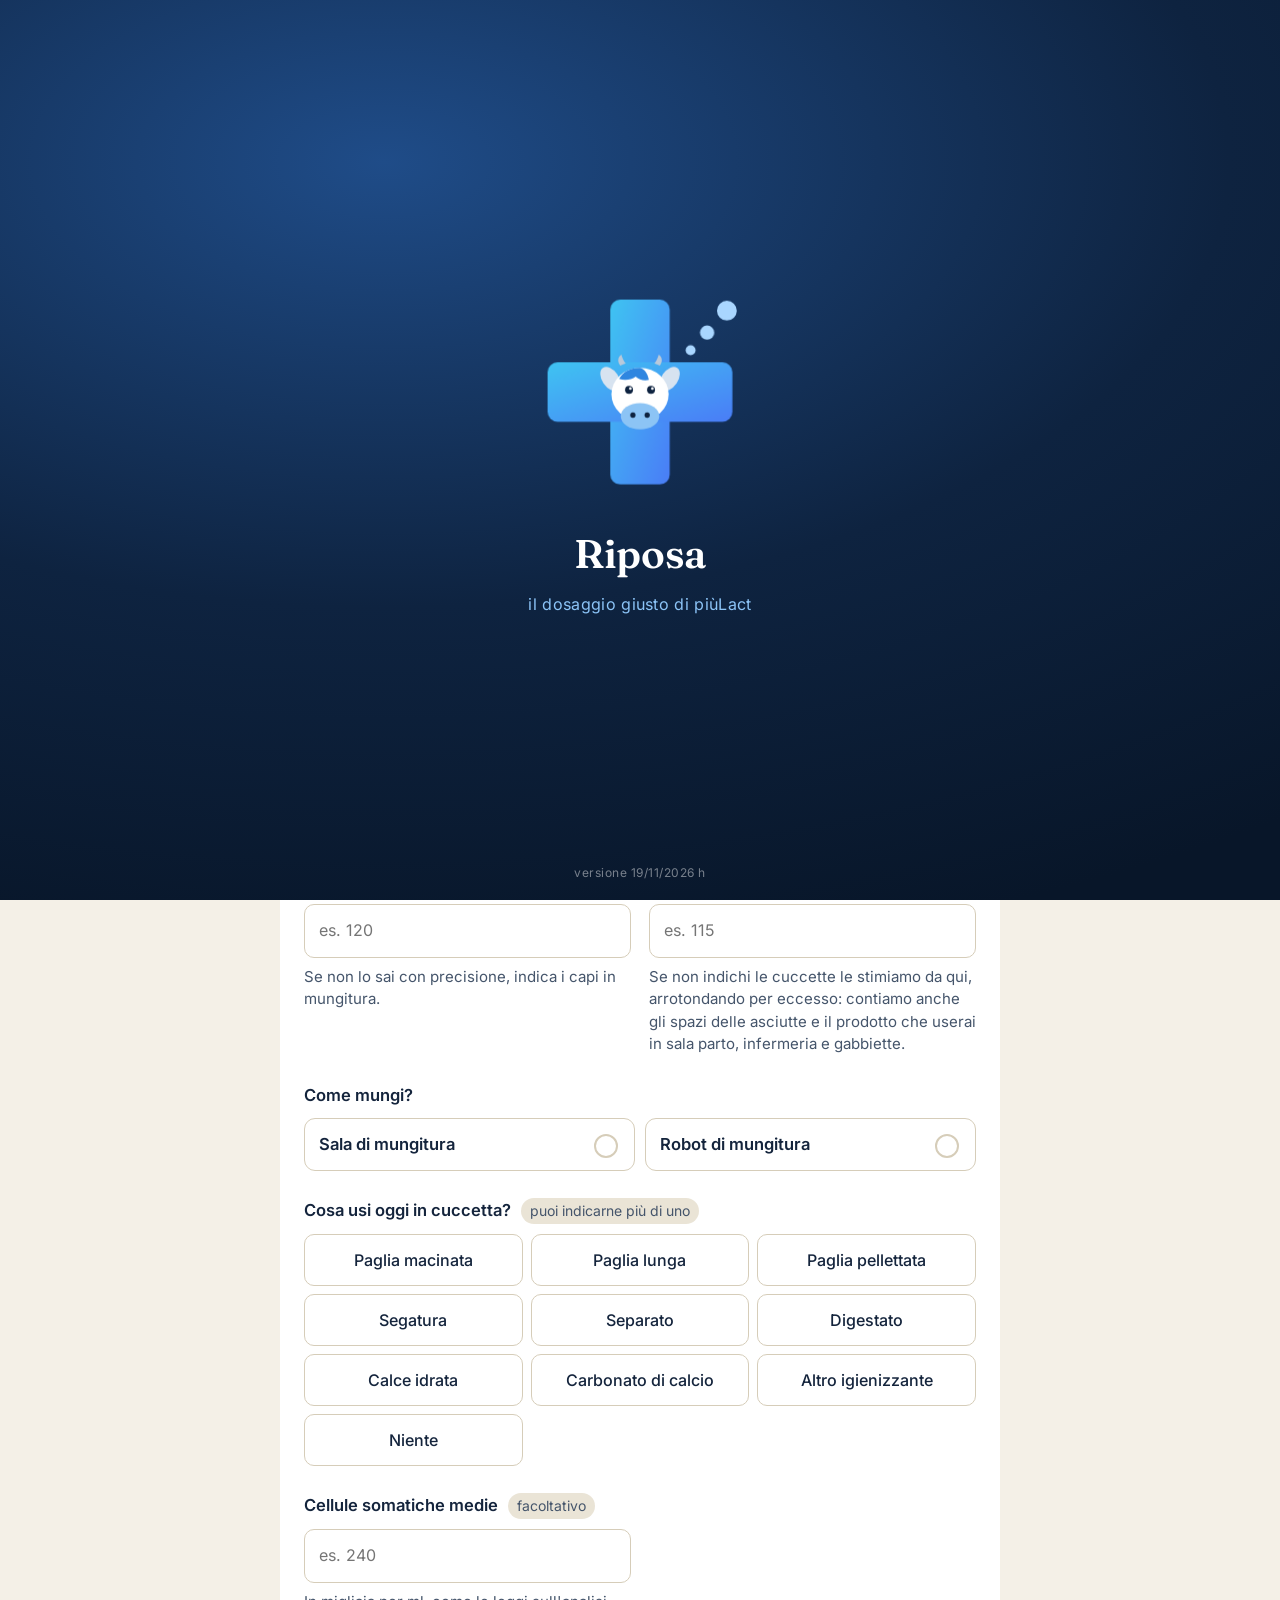
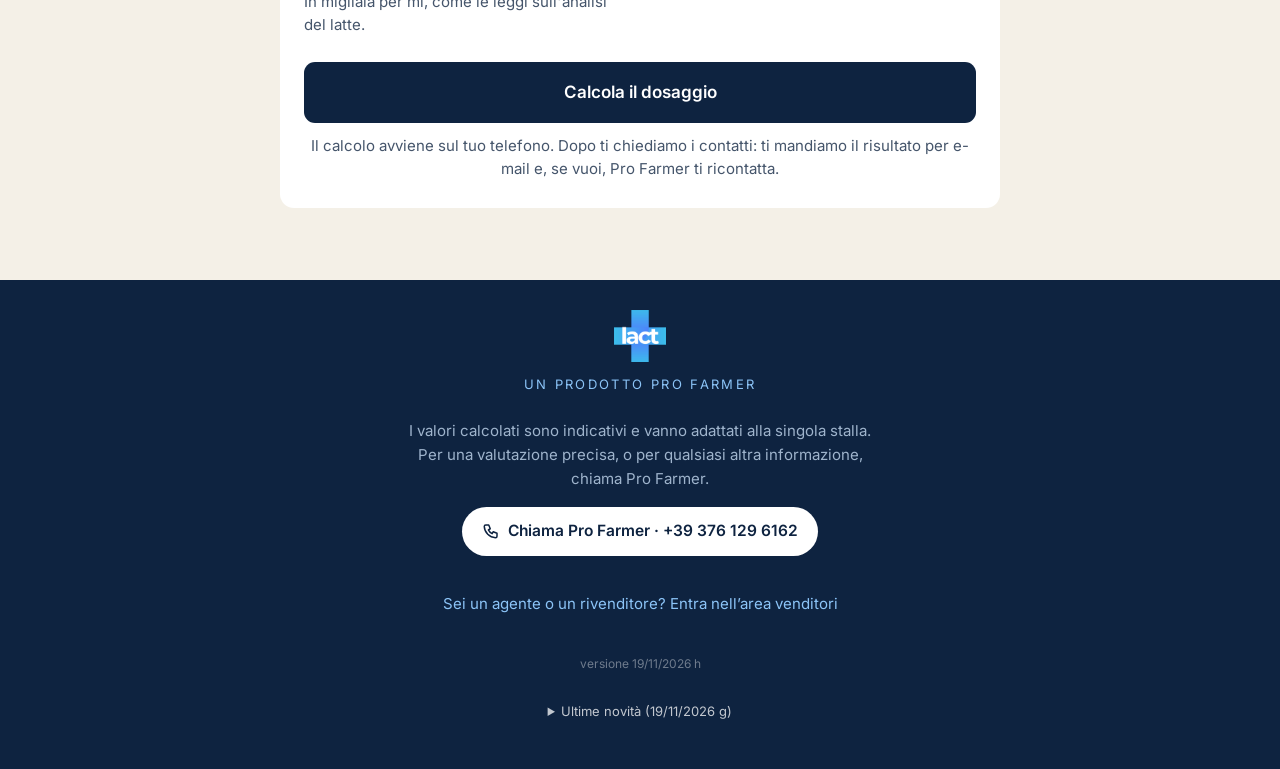
==== commit 799a9d60: "Versione 19/11/2026 h: il rivenditore senza i prezzi del piùLact vede «da Pro Farmer» nel totale, no" ====
--- a/index.html
+++ b/index.html
@@ -7,7 +7,7 @@
 <meta name="viewport" content="width=device-width, initial-scale=1">
 <title>Riposa — il dosaggio giusto di piùLact per la tua stalla</title>
 <meta name="description" content="Calcola in due minuti quale prodotto della gamma piùLact serve alla tua stalla, quanto ne serve e come si usa. Uno strumento Pro Farmer.">
-<link rel="stylesheet" href="assets/style.css?v=20261119g">
+<link rel="stylesheet" href="assets/style.css?v=20261119h">
 <!-- App installabile (anche su iPhone: Condividi → Aggiungi alla schermata Home) -->
 <link rel="manifest" href="manifest.webmanifest">
 <link rel="icon" type="image/png" sizes="32x32" href="assets/icone/favicon-32.png">
@@ -279,10 +279,10 @@
 </footer>
 
 <script src="assets/vendor/supabase-2.45.4.js"></script>
-<script src="assets/novita.js?v=20261119g"></script>
-<script src="assets/regole.js?v=20261119g"></script>
-<script src="assets/app.js?v=20261119g"></script>
-<script src="assets/allevatore.js?v=20261119g"></script>
+<script src="assets/novita.js?v=20261119h"></script>
+<script src="assets/regole.js?v=20261119h"></script>
+<script src="assets/app.js?v=20261119h"></script>
+<script src="assets/allevatore.js?v=20261119h"></script>
 <!-- RIPOSA PRO: qui strumenti/genera-pro.mjs aggiunge gli script dei venditori -->
 <script>
   /* L'app installabile: il service worker tiene la pagina sul telefono, così
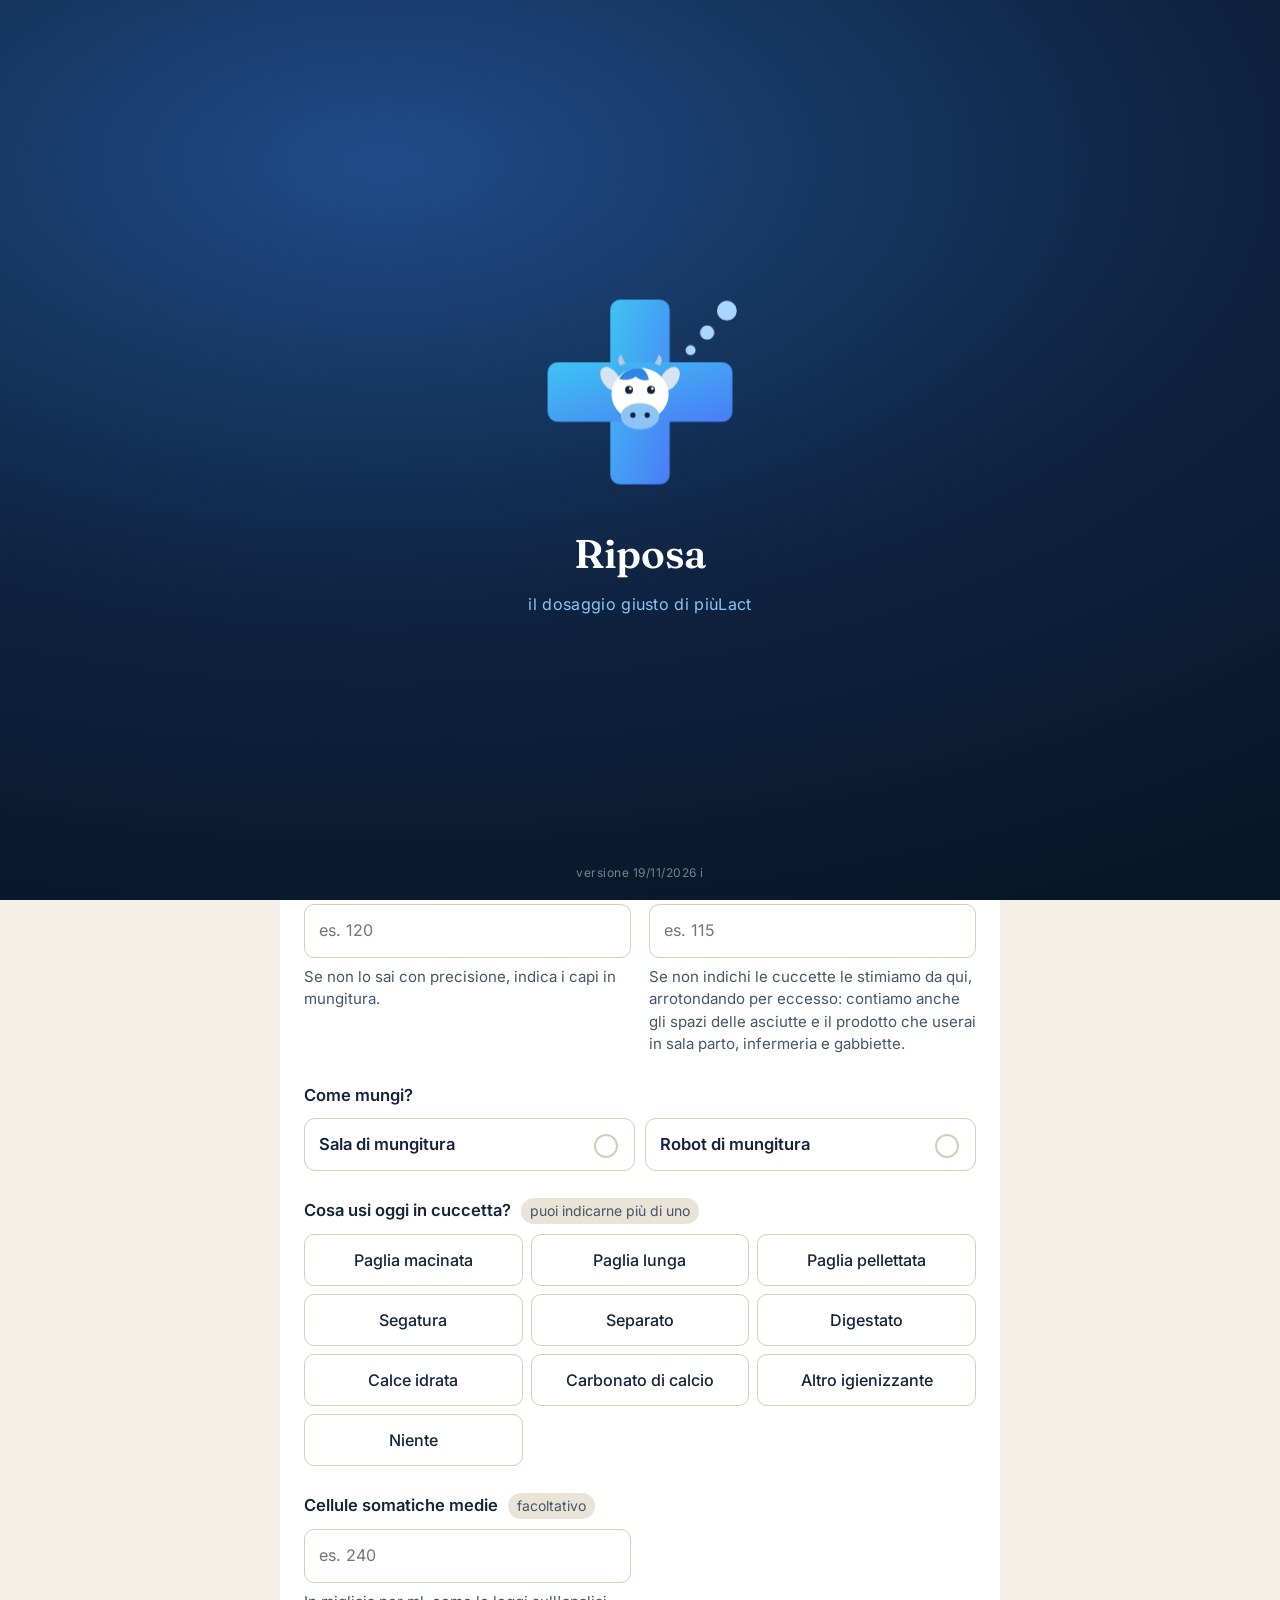
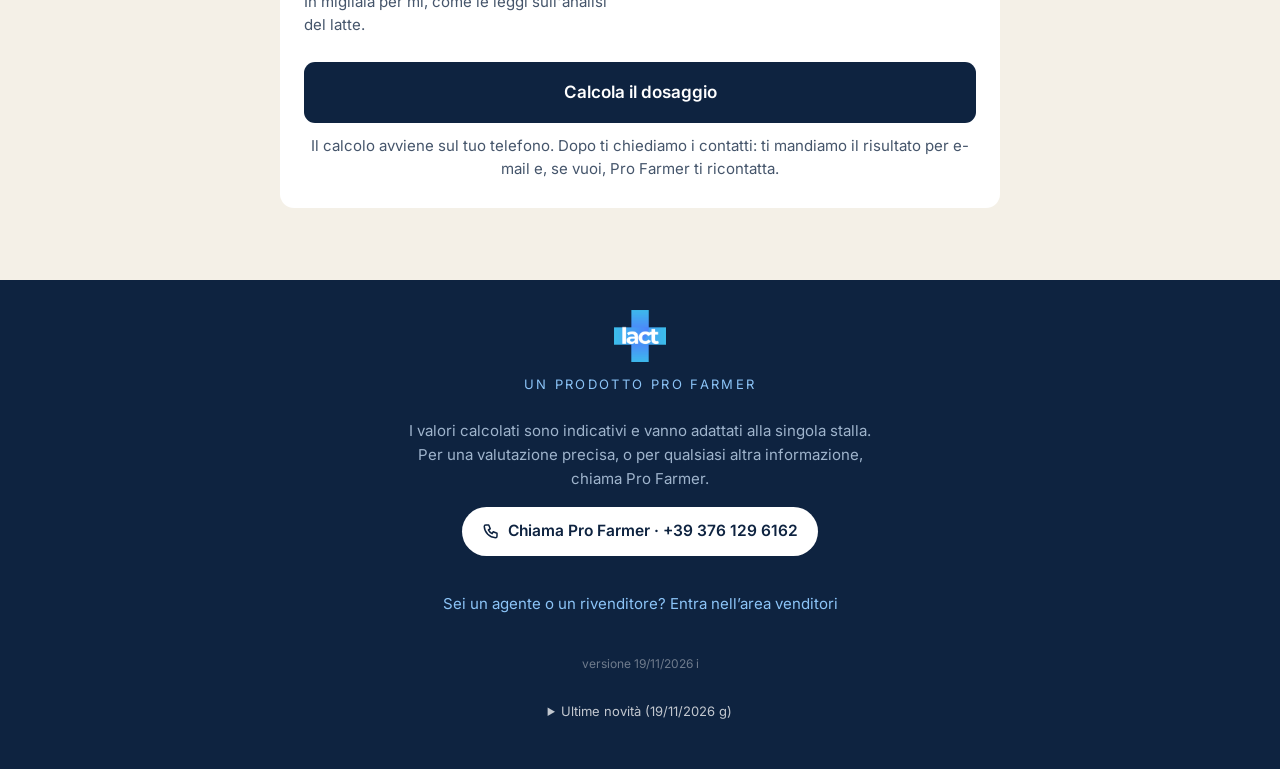
==== commit 04e4e4cf: "Versione 19/11/2026 i: il riquadro della serata non compare se non ci sono risposte Co-Authored-By: " ====
--- a/index.html
+++ b/index.html
@@ -7,7 +7,7 @@
 <meta name="viewport" content="width=device-width, initial-scale=1">
 <title>Riposa — il dosaggio giusto di piùLact per la tua stalla</title>
 <meta name="description" content="Calcola in due minuti quale prodotto della gamma piùLact serve alla tua stalla, quanto ne serve e come si usa. Uno strumento Pro Farmer.">
-<link rel="stylesheet" href="assets/style.css?v=20261119h">
+<link rel="stylesheet" href="assets/style.css?v=20261119i">
 <!-- App installabile (anche su iPhone: Condividi → Aggiungi alla schermata Home) -->
 <link rel="manifest" href="manifest.webmanifest">
 <link rel="icon" type="image/png" sizes="32x32" href="assets/icone/favicon-32.png">
@@ -279,10 +279,10 @@
 </footer>
 
 <script src="assets/vendor/supabase-2.45.4.js"></script>
-<script src="assets/novita.js?v=20261119h"></script>
-<script src="assets/regole.js?v=20261119h"></script>
-<script src="assets/app.js?v=20261119h"></script>
-<script src="assets/allevatore.js?v=20261119h"></script>
+<script src="assets/novita.js?v=20261119i"></script>
+<script src="assets/regole.js?v=20261119i"></script>
+<script src="assets/app.js?v=20261119i"></script>
+<script src="assets/allevatore.js?v=20261119i"></script>
 <!-- RIPOSA PRO: qui strumenti/genera-pro.mjs aggiunge gli script dei venditori -->
 <script>
   /* L'app installabile: il service worker tiene la pagina sul telefono, così
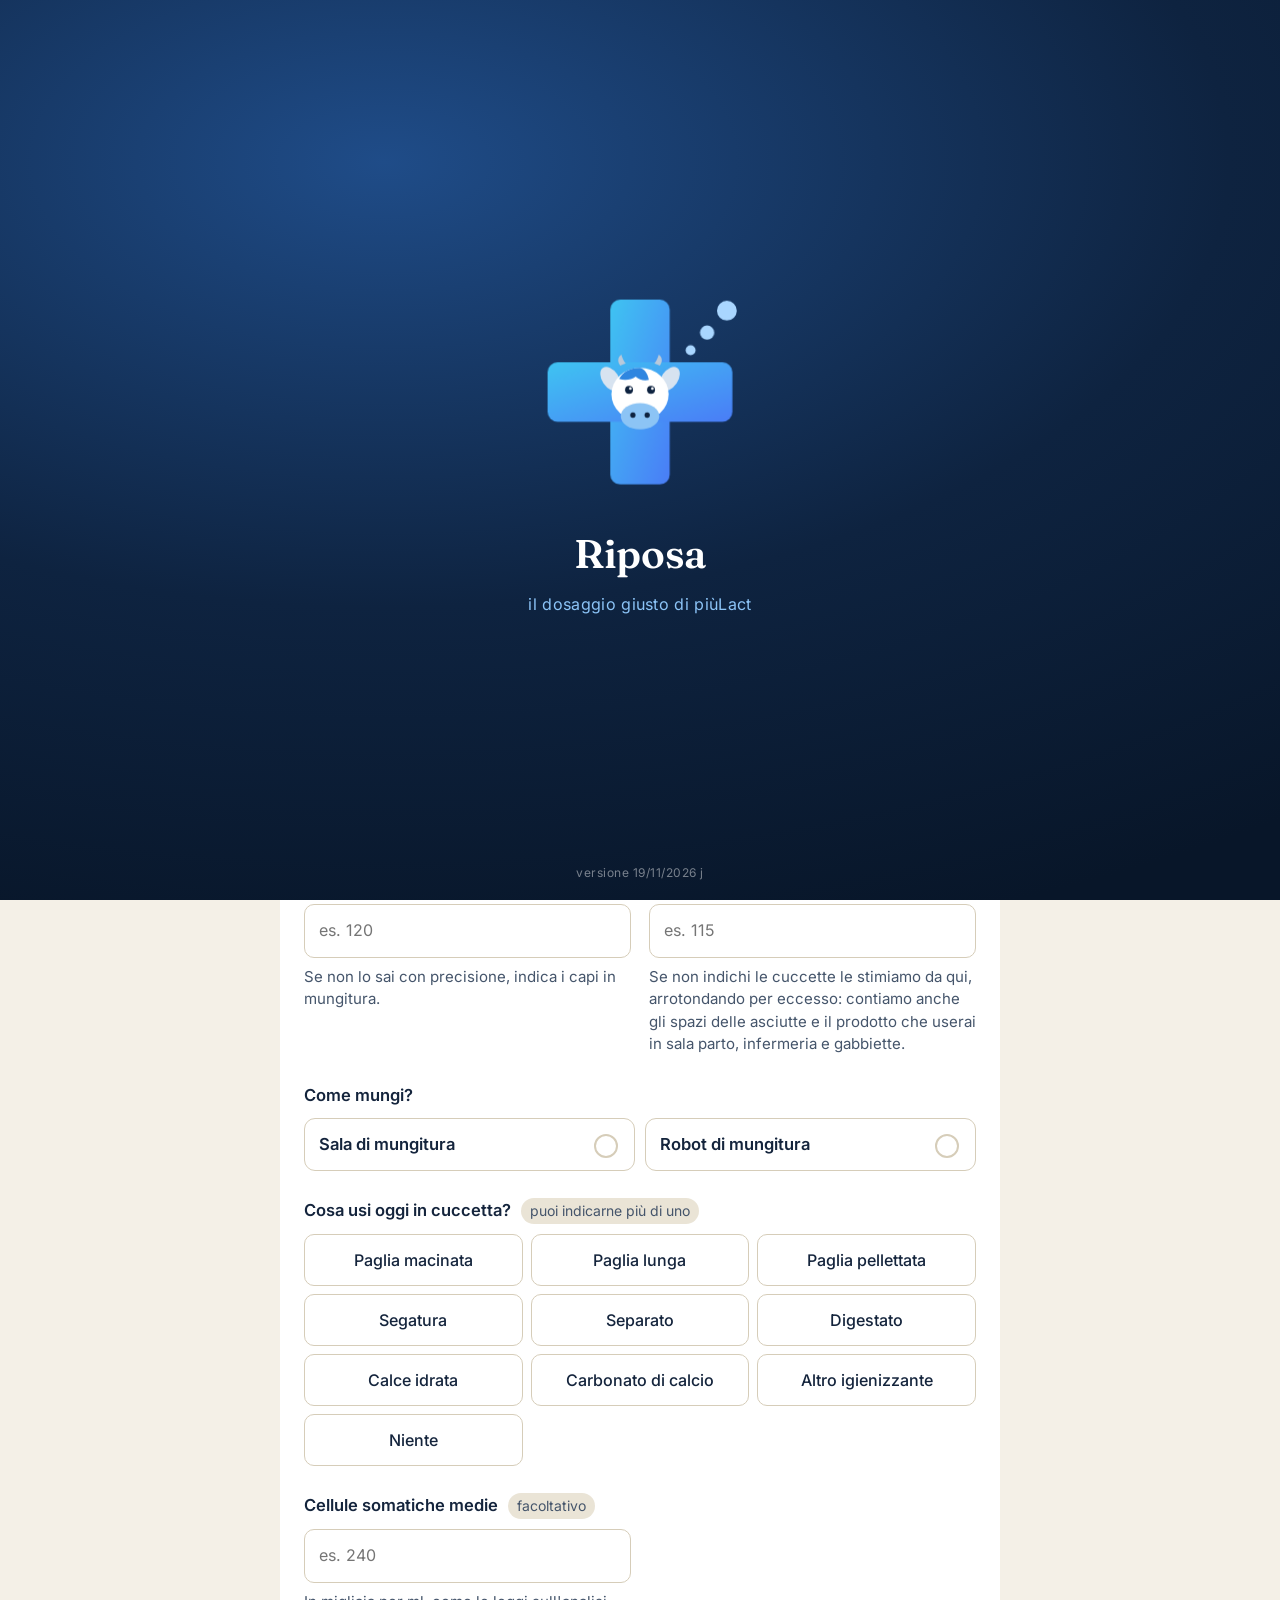
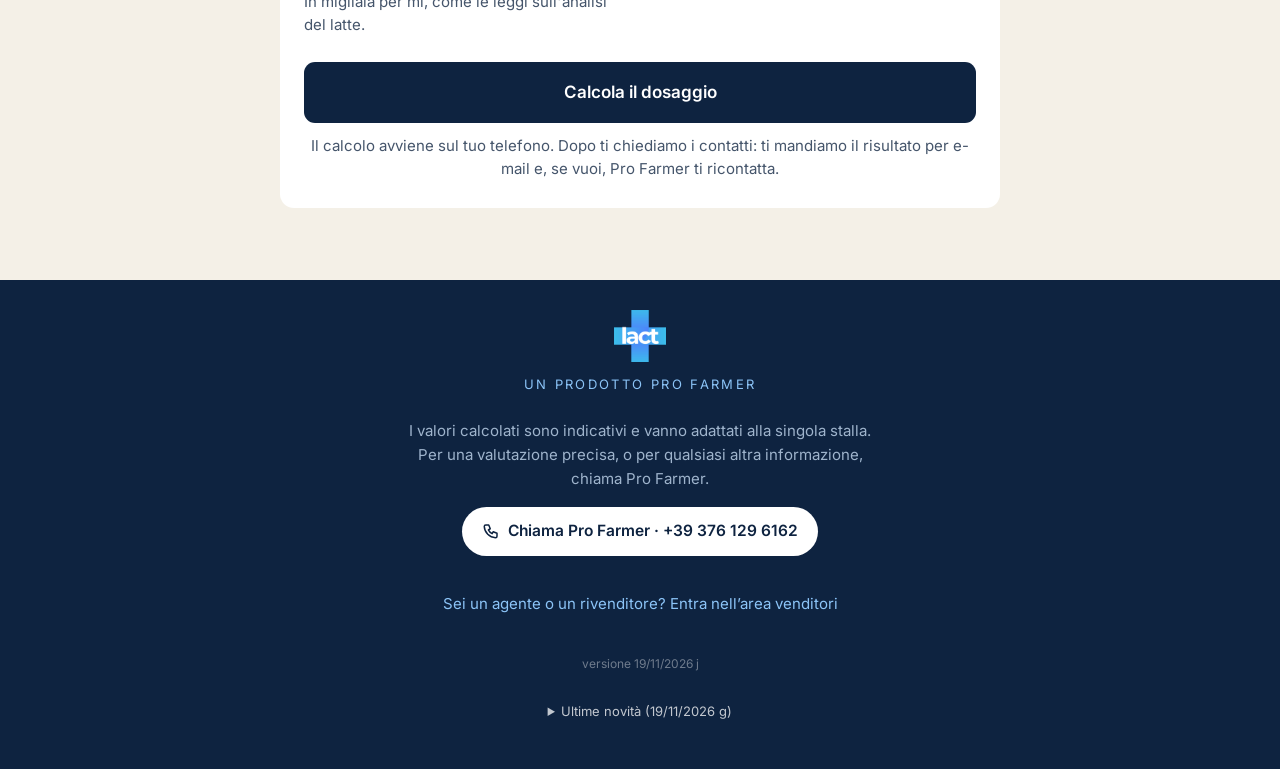
==== commit f421cf39: "Versione 19/11/2026 j: gli iscritti agli eventi escono dal Cruscotto (ora su eventi.profarmer.it/ges" ====
--- a/index.html
+++ b/index.html
@@ -7,7 +7,7 @@
 <meta name="viewport" content="width=device-width, initial-scale=1">
 <title>Riposa — il dosaggio giusto di piùLact per la tua stalla</title>
 <meta name="description" content="Calcola in due minuti quale prodotto della gamma piùLact serve alla tua stalla, quanto ne serve e come si usa. Uno strumento Pro Farmer.">
-<link rel="stylesheet" href="assets/style.css?v=20261119i">
+<link rel="stylesheet" href="assets/style.css?v=20261119j">
 <!-- App installabile (anche su iPhone: Condividi → Aggiungi alla schermata Home) -->
 <link rel="manifest" href="manifest.webmanifest">
 <link rel="icon" type="image/png" sizes="32x32" href="assets/icone/favicon-32.png">
@@ -279,10 +279,10 @@
 </footer>
 
 <script src="assets/vendor/supabase-2.45.4.js"></script>
-<script src="assets/novita.js?v=20261119i"></script>
-<script src="assets/regole.js?v=20261119i"></script>
-<script src="assets/app.js?v=20261119i"></script>
-<script src="assets/allevatore.js?v=20261119i"></script>
+<script src="assets/novita.js?v=20261119j"></script>
+<script src="assets/regole.js?v=20261119j"></script>
+<script src="assets/app.js?v=20261119j"></script>
+<script src="assets/allevatore.js?v=20261119j"></script>
 <!-- RIPOSA PRO: qui strumenti/genera-pro.mjs aggiunge gli script dei venditori -->
 <script>
   /* L'app installabile: il service worker tiene la pagina sul telefono, così
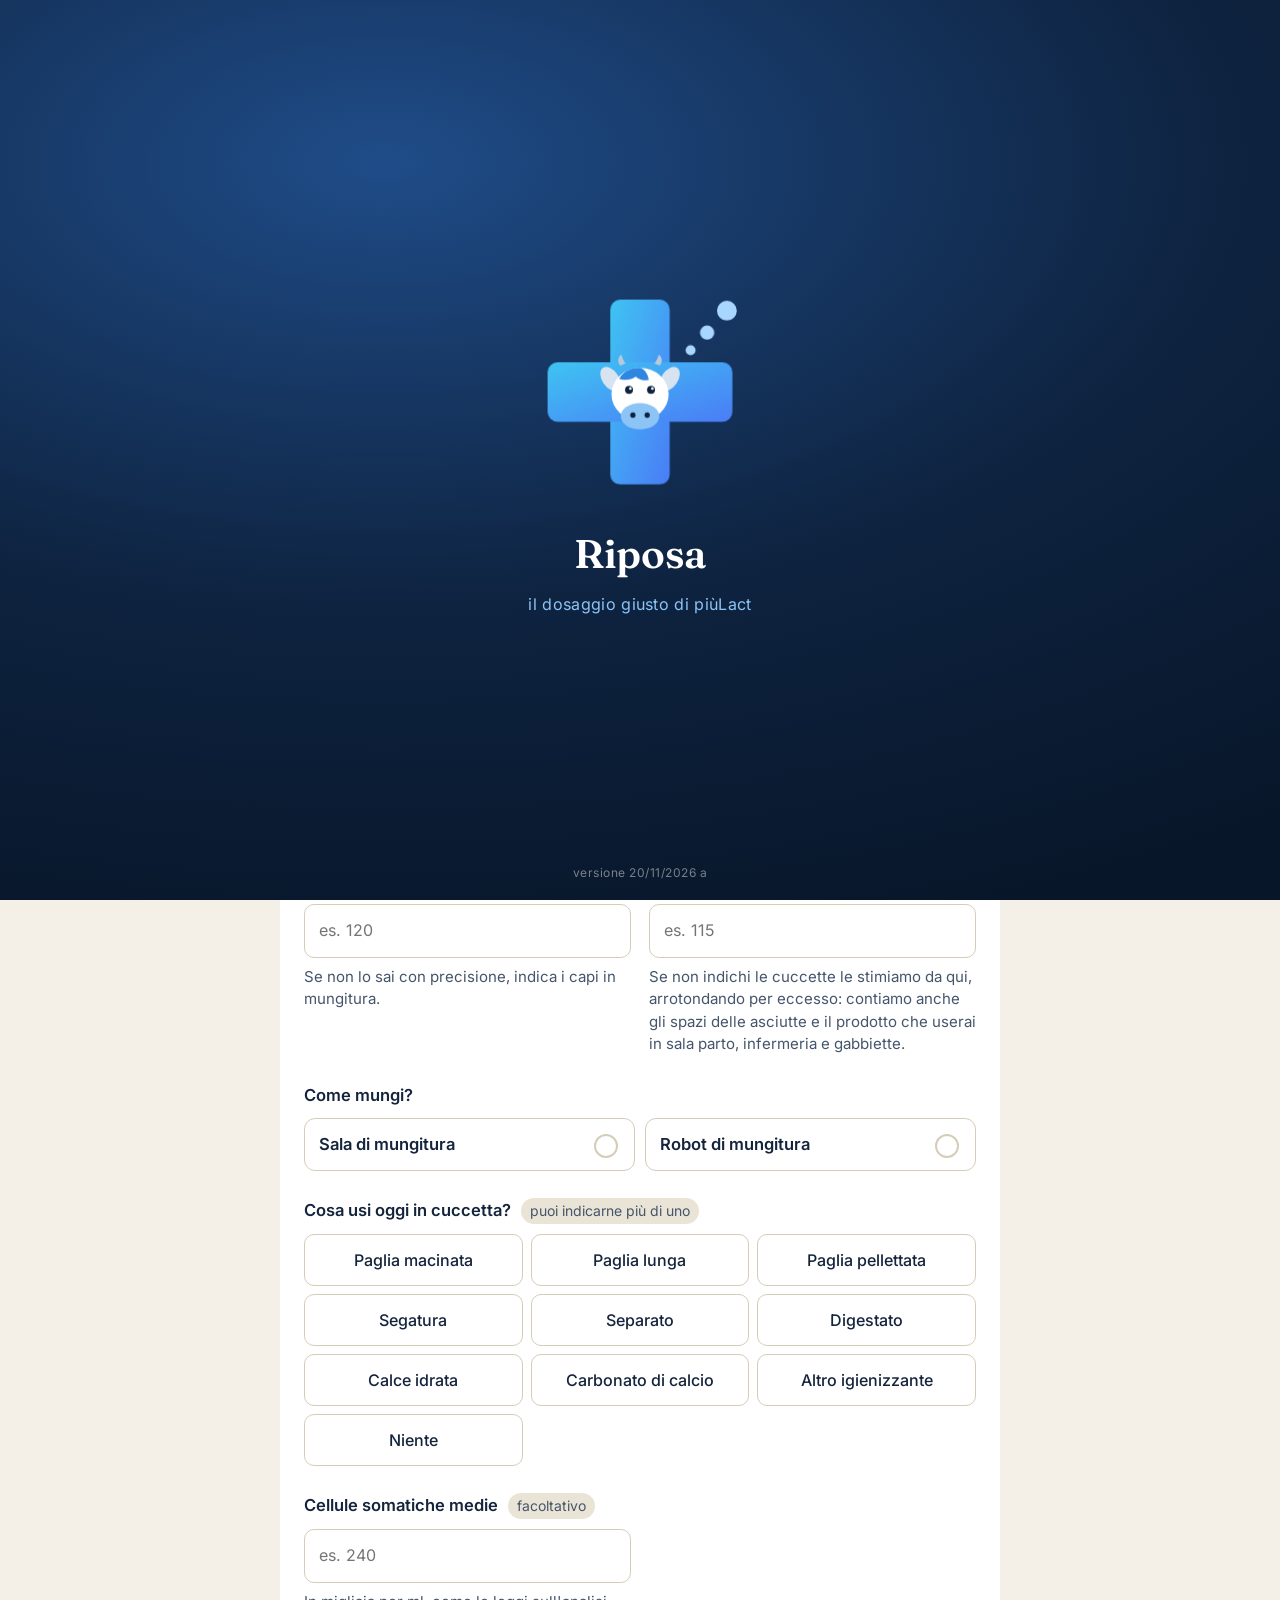
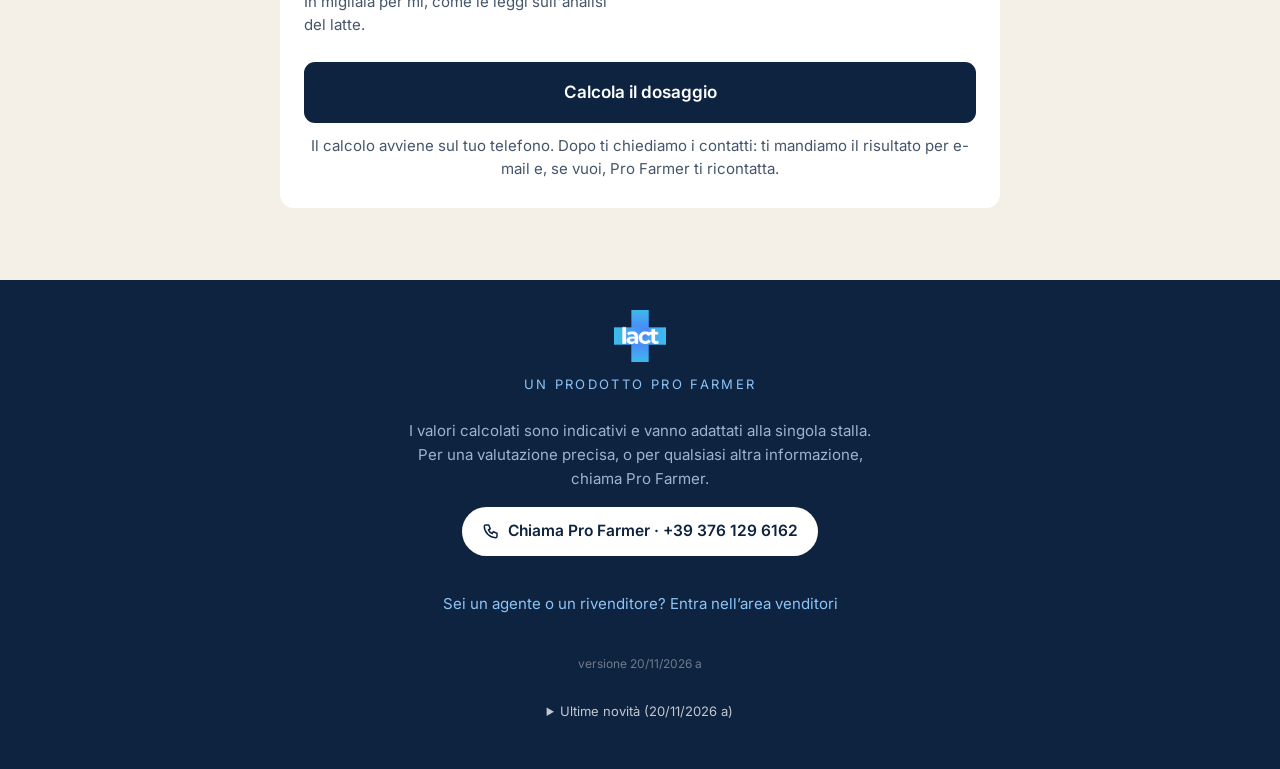
==== commit 3e344525: "Versione 20/11/2026 a: su iPhone il calcolo si fa da qualsiasi browser; dopo il risultato l'avviso «" ====
--- a/index.html
+++ b/index.html
@@ -7,7 +7,7 @@
 <meta name="viewport" content="width=device-width, initial-scale=1">
 <title>Riposa — il dosaggio giusto di piùLact per la tua stalla</title>
 <meta name="description" content="Calcola in due minuti quale prodotto della gamma piùLact serve alla tua stalla, quanto ne serve e come si usa. Uno strumento Pro Farmer.">
-<link rel="stylesheet" href="assets/style.css?v=20261119j">
+<link rel="stylesheet" href="assets/style.css?v=20261120a">
 <!-- App installabile (anche su iPhone: Condividi → Aggiungi alla schermata Home) -->
 <link rel="manifest" href="manifest.webmanifest">
 <link rel="icon" type="image/png" sizes="32x32" href="assets/icone/favicon-32.png">
@@ -279,10 +279,10 @@
 </footer>
 
 <script src="assets/vendor/supabase-2.45.4.js"></script>
-<script src="assets/novita.js?v=20261119j"></script>
-<script src="assets/regole.js?v=20261119j"></script>
-<script src="assets/app.js?v=20261119j"></script>
-<script src="assets/allevatore.js?v=20261119j"></script>
+<script src="assets/novita.js?v=20261120a"></script>
+<script src="assets/regole.js?v=20261120a"></script>
+<script src="assets/app.js?v=20261120a"></script>
+<script src="assets/allevatore.js?v=20261120a"></script>
 <!-- RIPOSA PRO: qui strumenti/genera-pro.mjs aggiunge gli script dei venditori -->
 <script>
   /* L'app installabile: il service worker tiene la pagina sul telefono, così
--- a/assets/style.css
+++ b/assets/style.css
@@ -1553,3 +1553,10 @@
 .pf-inline input{width:100%;min-width:0;box-sizing:border-box}
 .pf-tabella-fic td{white-space:nowrap}
 .conferma-nota a{color:var(--blu);font-weight:600;text-decoration:none;white-space:nowrap}
+
+/* l'avviso «Importante: metti Riposa sul telefono», sopra la pagina dopo il risultato (20/11/2026) */
+.foglio .invito-app{margin:0;padding:0;background:none;animation:none;display:block}
+.invito-importante{display:inline-block;margin:0 0 12px !important;padding:3px 10px;border-radius:999px;background:#F7941D;color:#0E2340 !important;
+  font-size:12.5px !important;font-weight:800;letter-spacing:.06em;text-transform:uppercase}
+.invito-app-oppure{margin:12px 0 4px !important;font-size:14px !important;color:#B9CBE0 !important}
+.foglio-velo .foglio{max-height:calc(100vh - 110px);overflow-y:auto;padding-bottom:22px}
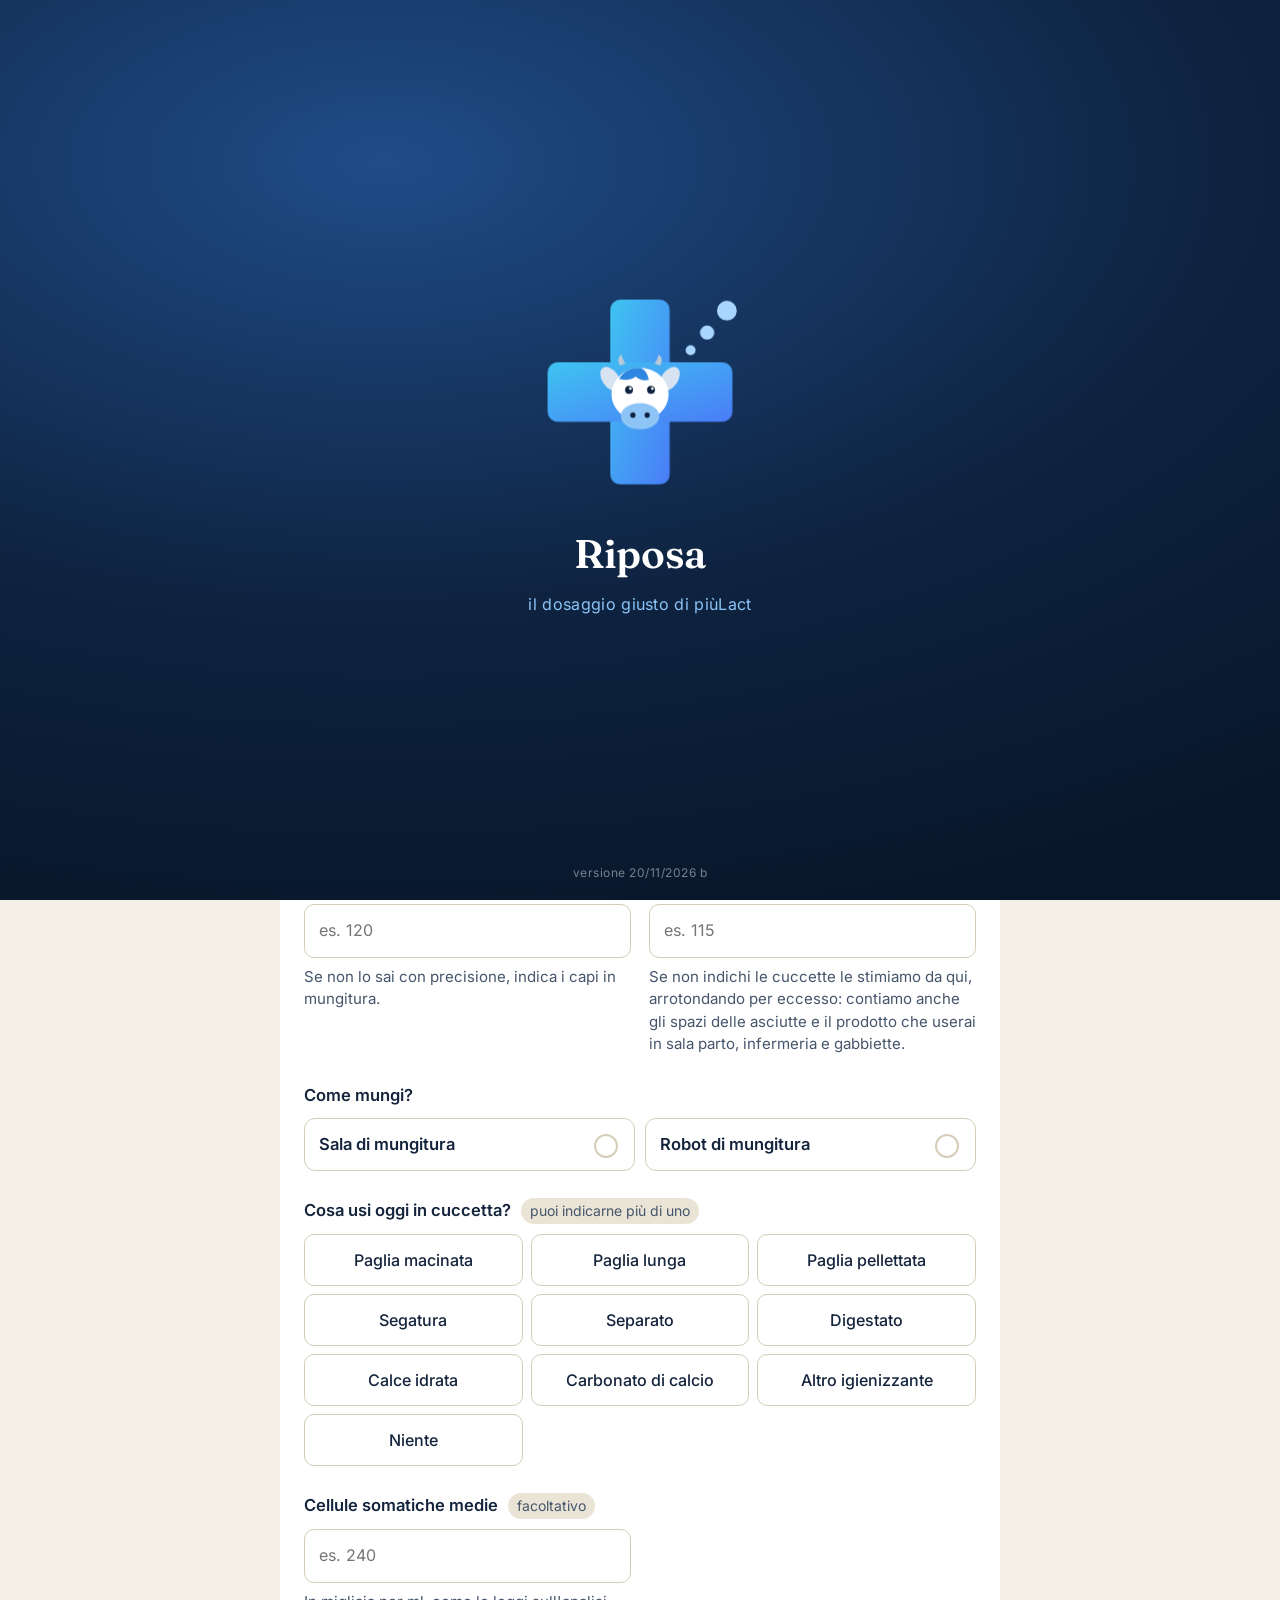
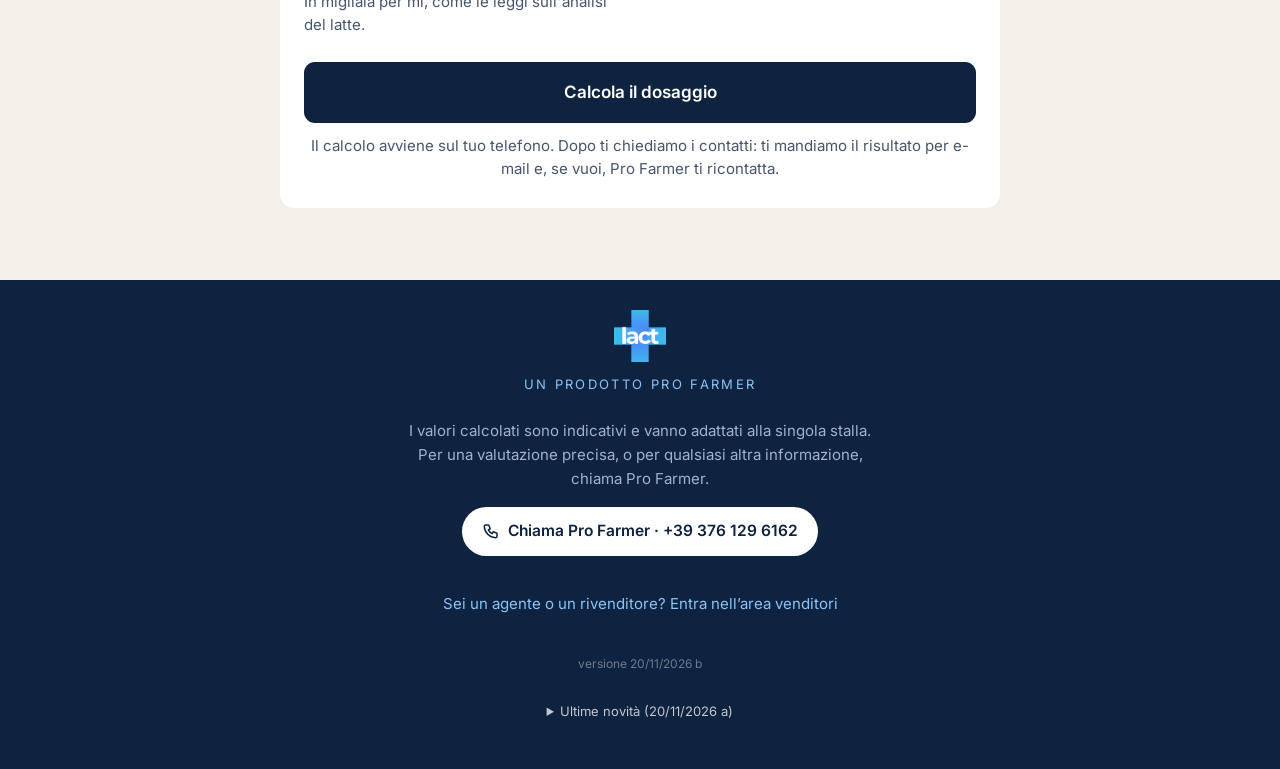
==== commit 8f8adc15: "Versione 20/11/2026 b: «Elimina venditore» in Gestione → Venditori, con doppia conferma (89) Co-Auth" ====
--- a/index.html
+++ b/index.html
@@ -7,7 +7,7 @@
 <meta name="viewport" content="width=device-width, initial-scale=1">
 <title>Riposa — il dosaggio giusto di piùLact per la tua stalla</title>
 <meta name="description" content="Calcola in due minuti quale prodotto della gamma piùLact serve alla tua stalla, quanto ne serve e come si usa. Uno strumento Pro Farmer.">
-<link rel="stylesheet" href="assets/style.css?v=20261120a">
+<link rel="stylesheet" href="assets/style.css?v=20261120b">
 <!-- App installabile (anche su iPhone: Condividi → Aggiungi alla schermata Home) -->
 <link rel="manifest" href="manifest.webmanifest">
 <link rel="icon" type="image/png" sizes="32x32" href="assets/icone/favicon-32.png">
@@ -279,10 +279,10 @@
 </footer>
 
 <script src="assets/vendor/supabase-2.45.4.js"></script>
-<script src="assets/novita.js?v=20261120a"></script>
-<script src="assets/regole.js?v=20261120a"></script>
-<script src="assets/app.js?v=20261120a"></script>
-<script src="assets/allevatore.js?v=20261120a"></script>
+<script src="assets/novita.js?v=20261120b"></script>
+<script src="assets/regole.js?v=20261120b"></script>
+<script src="assets/app.js?v=20261120b"></script>
+<script src="assets/allevatore.js?v=20261120b"></script>
 <!-- RIPOSA PRO: qui strumenti/genera-pro.mjs aggiunge gli script dei venditori -->
 <script>
   /* L'app installabile: il service worker tiene la pagina sul telefono, così
--- a/assets/style.css
+++ b/assets/style.css
@@ -1560,3 +1560,7 @@
   font-size:12.5px !important;font-weight:800;letter-spacing:.06em;text-transform:uppercase}
 .invito-app-oppure{margin:12px 0 4px !important;font-size:14px !important;color:#B9CBE0 !important}
 .foglio-velo .foglio{max-height:calc(100vh - 110px);overflow-y:auto;padding-bottom:22px}
+
+/* Gestione → Venditori: «Elimina venditore» (20/11/2026) */
+.pf-elimina{margin-left:auto;min-height:44px;padding:0 6px;font:inherit;font-size:15px;font-weight:600;color:#C0392B;background:none;border:0;cursor:pointer;text-decoration:underline}
+.pf-elimina:disabled{opacity:.6}
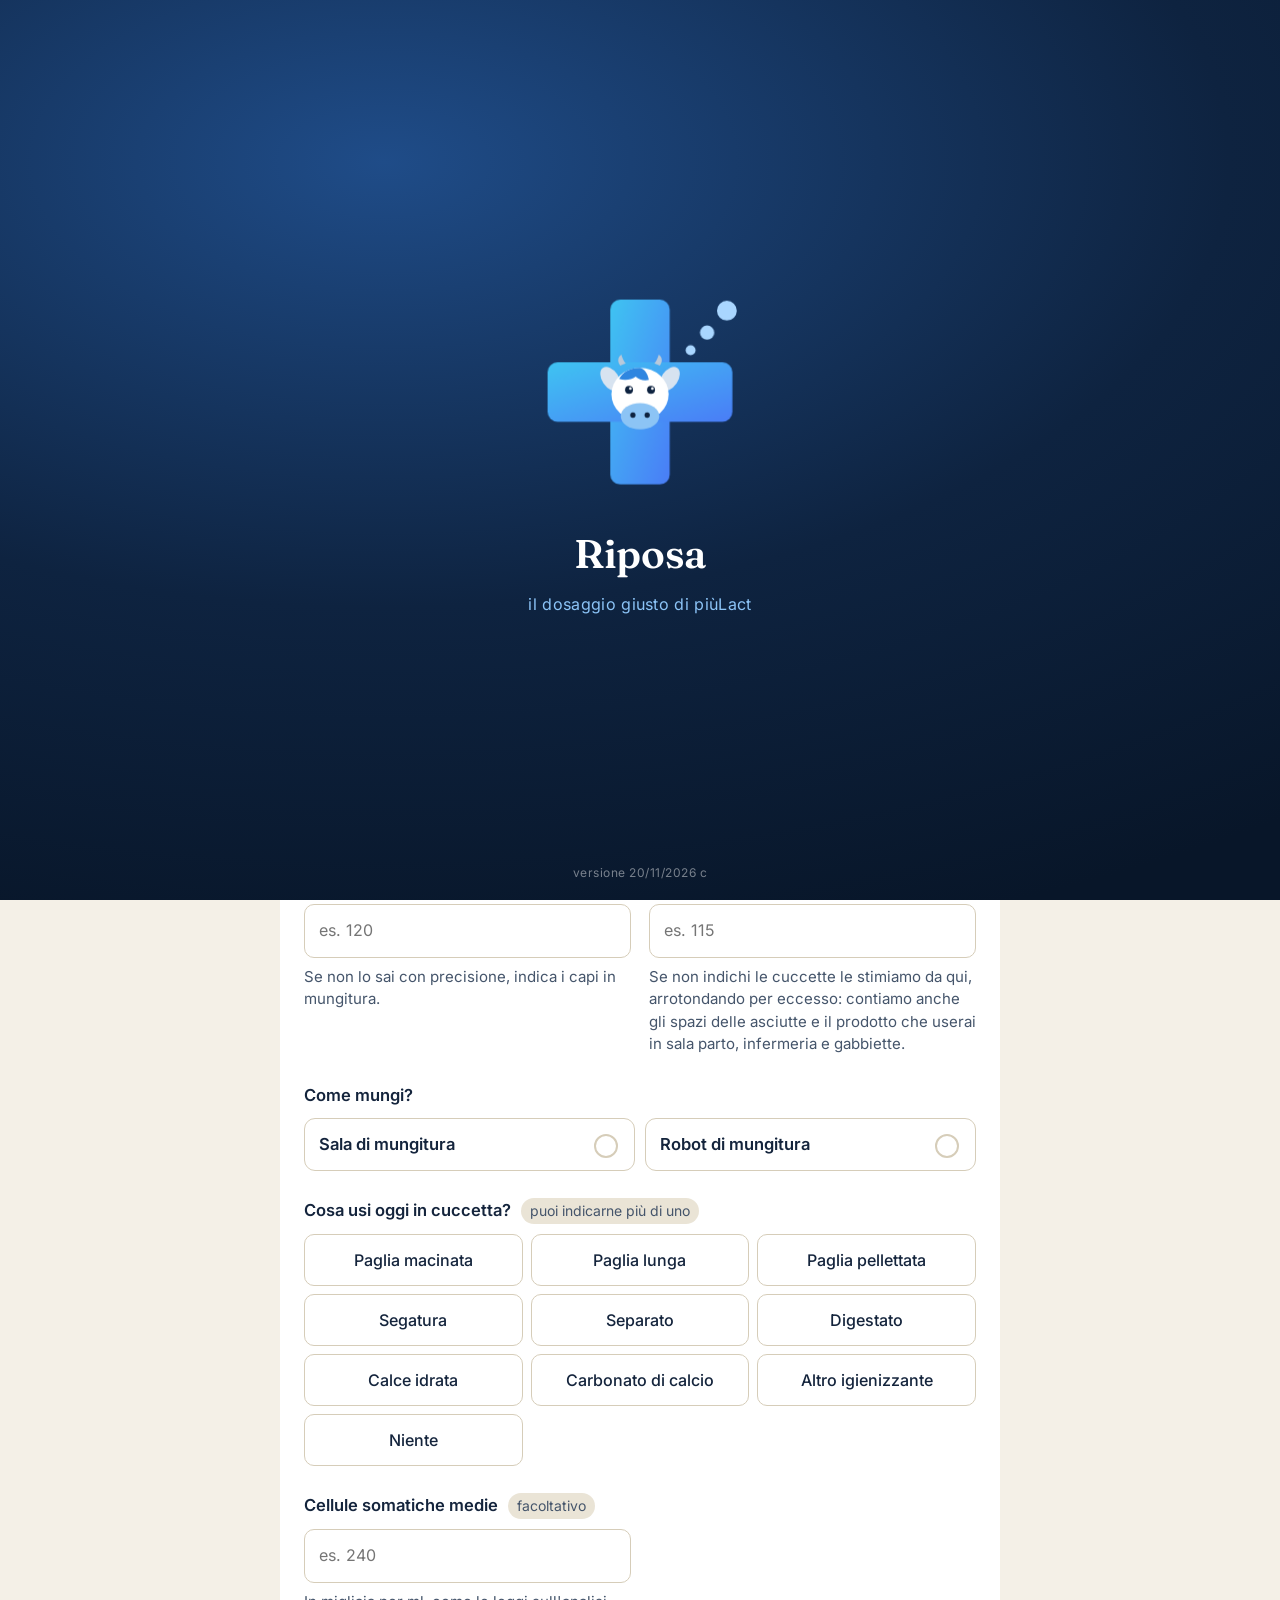
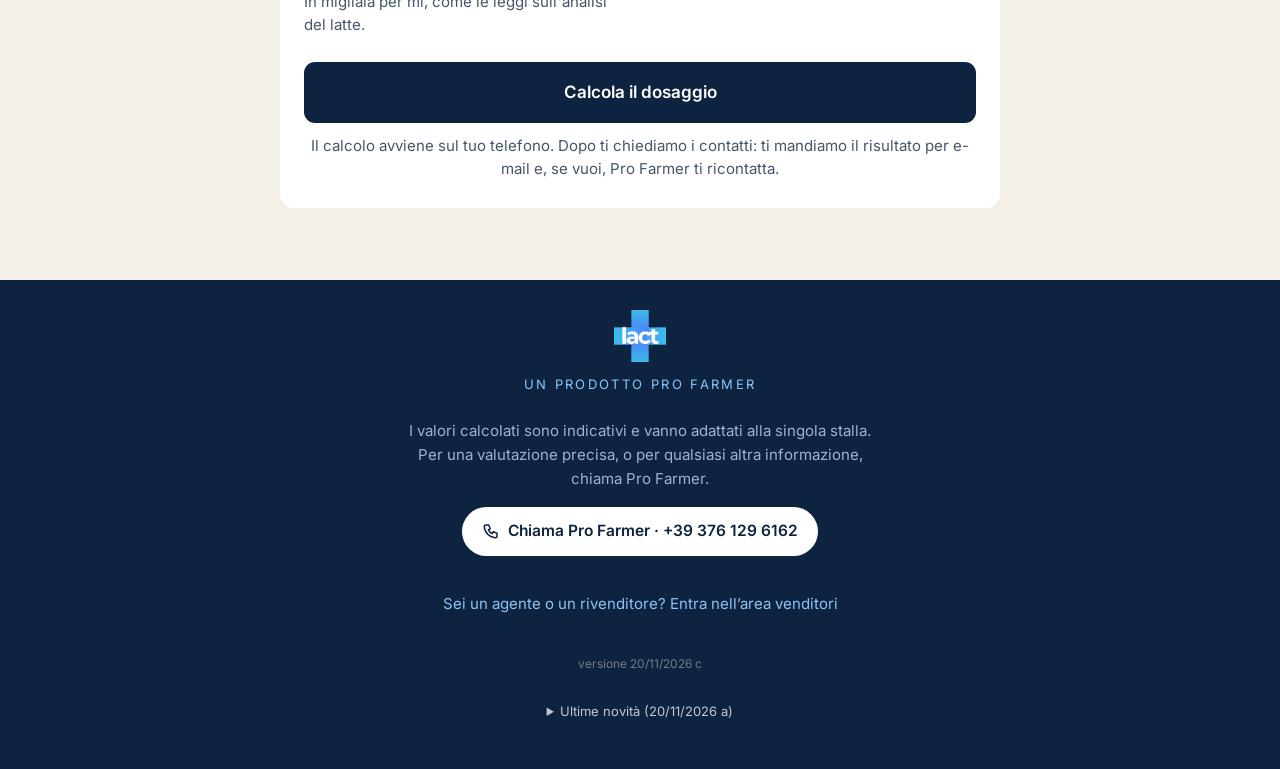
==== commit d4e9da09: "Versione 20/11/2026 c: agente che vende solo piùLact Pronto in ballette (90) Co-Authored-By: Claude " ====
--- a/index.html
+++ b/index.html
@@ -7,7 +7,7 @@
 <meta name="viewport" content="width=device-width, initial-scale=1">
 <title>Riposa — il dosaggio giusto di piùLact per la tua stalla</title>
 <meta name="description" content="Calcola in due minuti quale prodotto della gamma piùLact serve alla tua stalla, quanto ne serve e come si usa. Uno strumento Pro Farmer.">
-<link rel="stylesheet" href="assets/style.css?v=20261120b">
+<link rel="stylesheet" href="assets/style.css?v=20261120c">
 <!-- App installabile (anche su iPhone: Condividi → Aggiungi alla schermata Home) -->
 <link rel="manifest" href="manifest.webmanifest">
 <link rel="icon" type="image/png" sizes="32x32" href="assets/icone/favicon-32.png">
@@ -279,10 +279,10 @@
 </footer>
 
 <script src="assets/vendor/supabase-2.45.4.js"></script>
-<script src="assets/novita.js?v=20261120b"></script>
-<script src="assets/regole.js?v=20261120b"></script>
-<script src="assets/app.js?v=20261120b"></script>
-<script src="assets/allevatore.js?v=20261120b"></script>
+<script src="assets/novita.js?v=20261120c"></script>
+<script src="assets/regole.js?v=20261120c"></script>
+<script src="assets/app.js?v=20261120c"></script>
+<script src="assets/allevatore.js?v=20261120c"></script>
 <!-- RIPOSA PRO: qui strumenti/genera-pro.mjs aggiunge gli script dei venditori -->
 <script>
   /* L'app installabile: il service worker tiene la pagina sul telefono, così
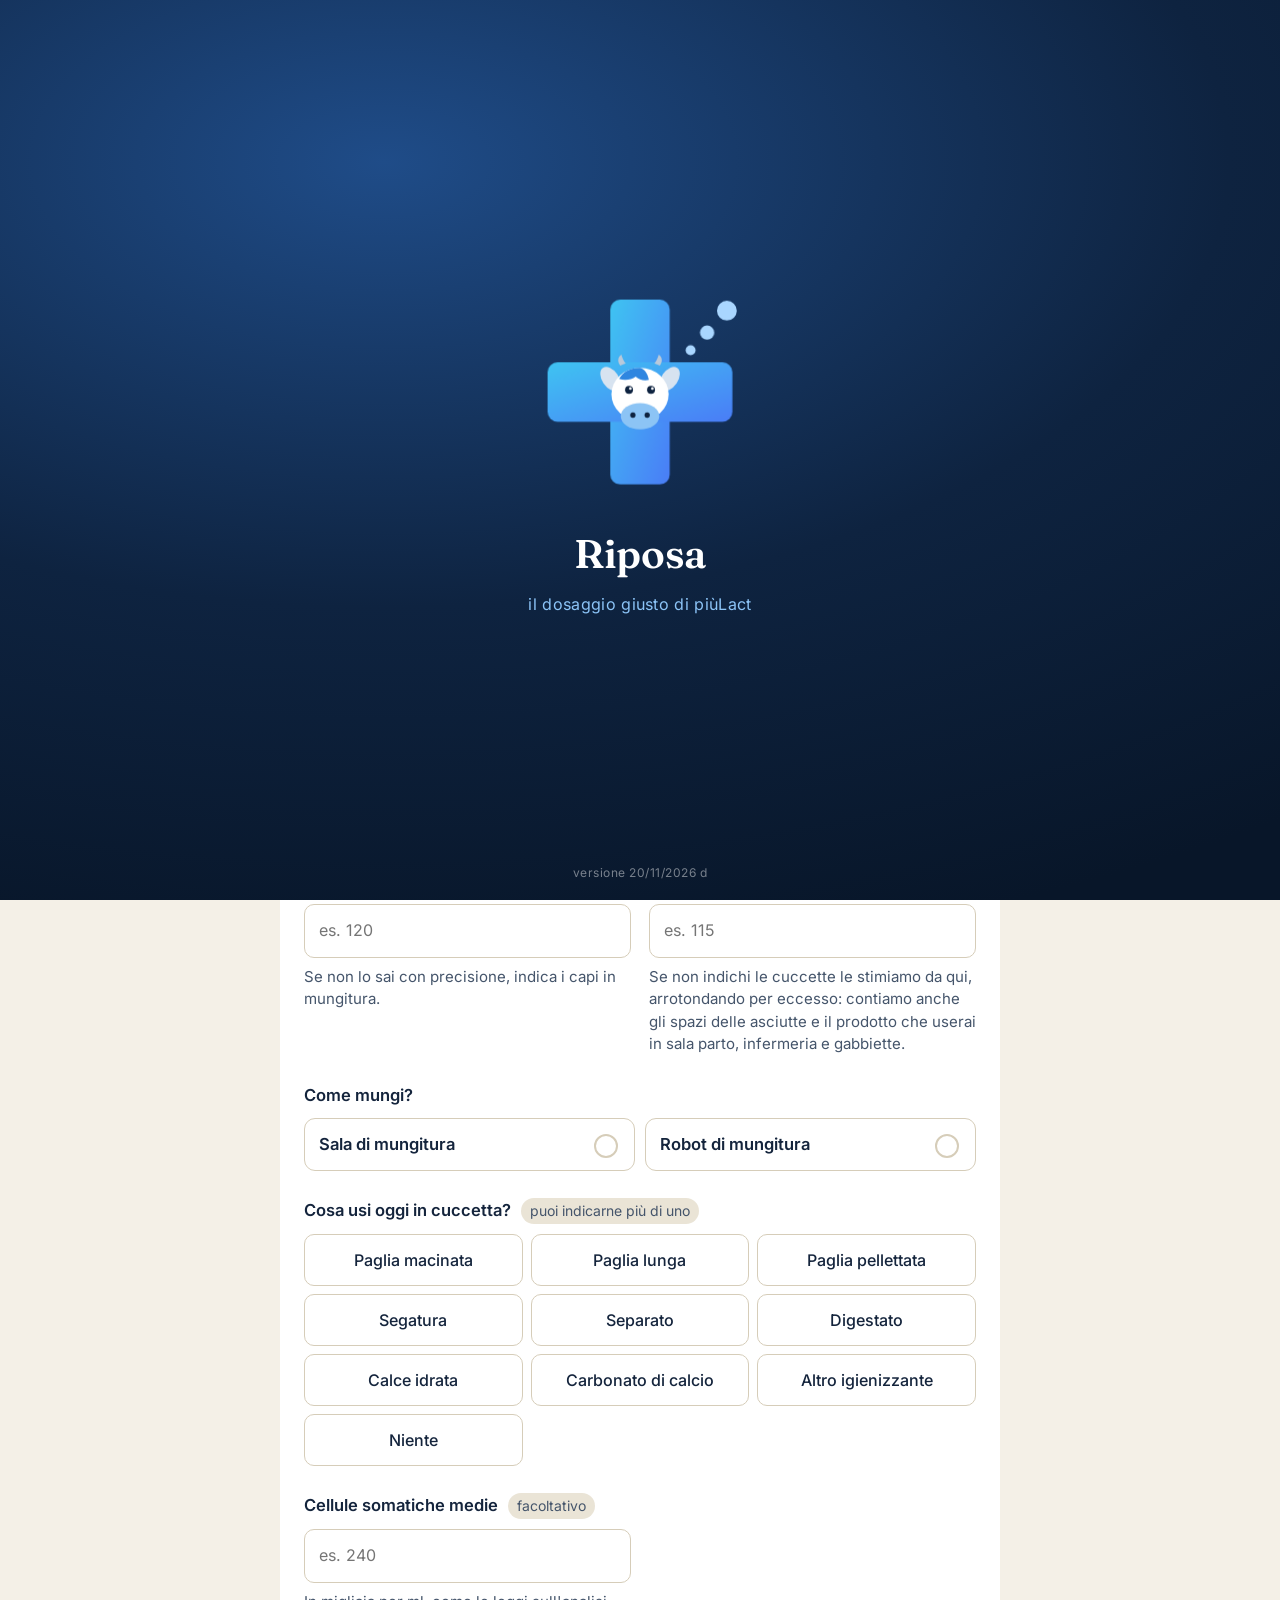
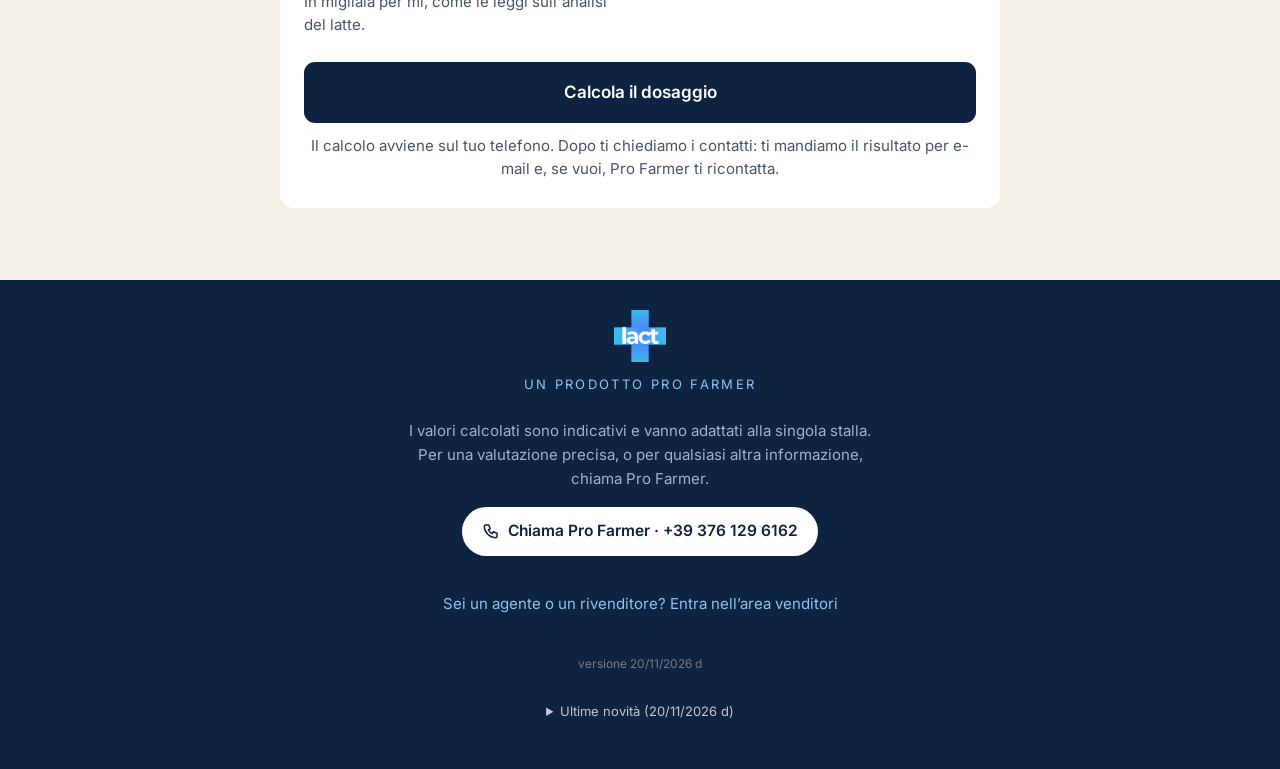
==== commit 0173dd44: "Versione 20/11/2026 d: correzioni del controllo di sicurezza (Collega agli ordini del cliente, messa" ====
--- a/index.html
+++ b/index.html
@@ -7,7 +7,7 @@
 <meta name="viewport" content="width=device-width, initial-scale=1">
 <title>Riposa — il dosaggio giusto di piùLact per la tua stalla</title>
 <meta name="description" content="Calcola in due minuti quale prodotto della gamma piùLact serve alla tua stalla, quanto ne serve e come si usa. Uno strumento Pro Farmer.">
-<link rel="stylesheet" href="assets/style.css?v=20261120c">
+<link rel="stylesheet" href="assets/style.css?v=20261120d">
 <!-- App installabile (anche su iPhone: Condividi → Aggiungi alla schermata Home) -->
 <link rel="manifest" href="manifest.webmanifest">
 <link rel="icon" type="image/png" sizes="32x32" href="assets/icone/favicon-32.png">
@@ -279,10 +279,10 @@
 </footer>
 
 <script src="assets/vendor/supabase-2.45.4.js"></script>
-<script src="assets/novita.js?v=20261120c"></script>
-<script src="assets/regole.js?v=20261120c"></script>
-<script src="assets/app.js?v=20261120c"></script>
-<script src="assets/allevatore.js?v=20261120c"></script>
+<script src="assets/novita.js?v=20261120d"></script>
+<script src="assets/regole.js?v=20261120d"></script>
+<script src="assets/app.js?v=20261120d"></script>
+<script src="assets/allevatore.js?v=20261120d"></script>
 <!-- RIPOSA PRO: qui strumenti/genera-pro.mjs aggiunge gli script dei venditori -->
 <script>
   /* L'app installabile: il service worker tiene la pagina sul telefono, così
